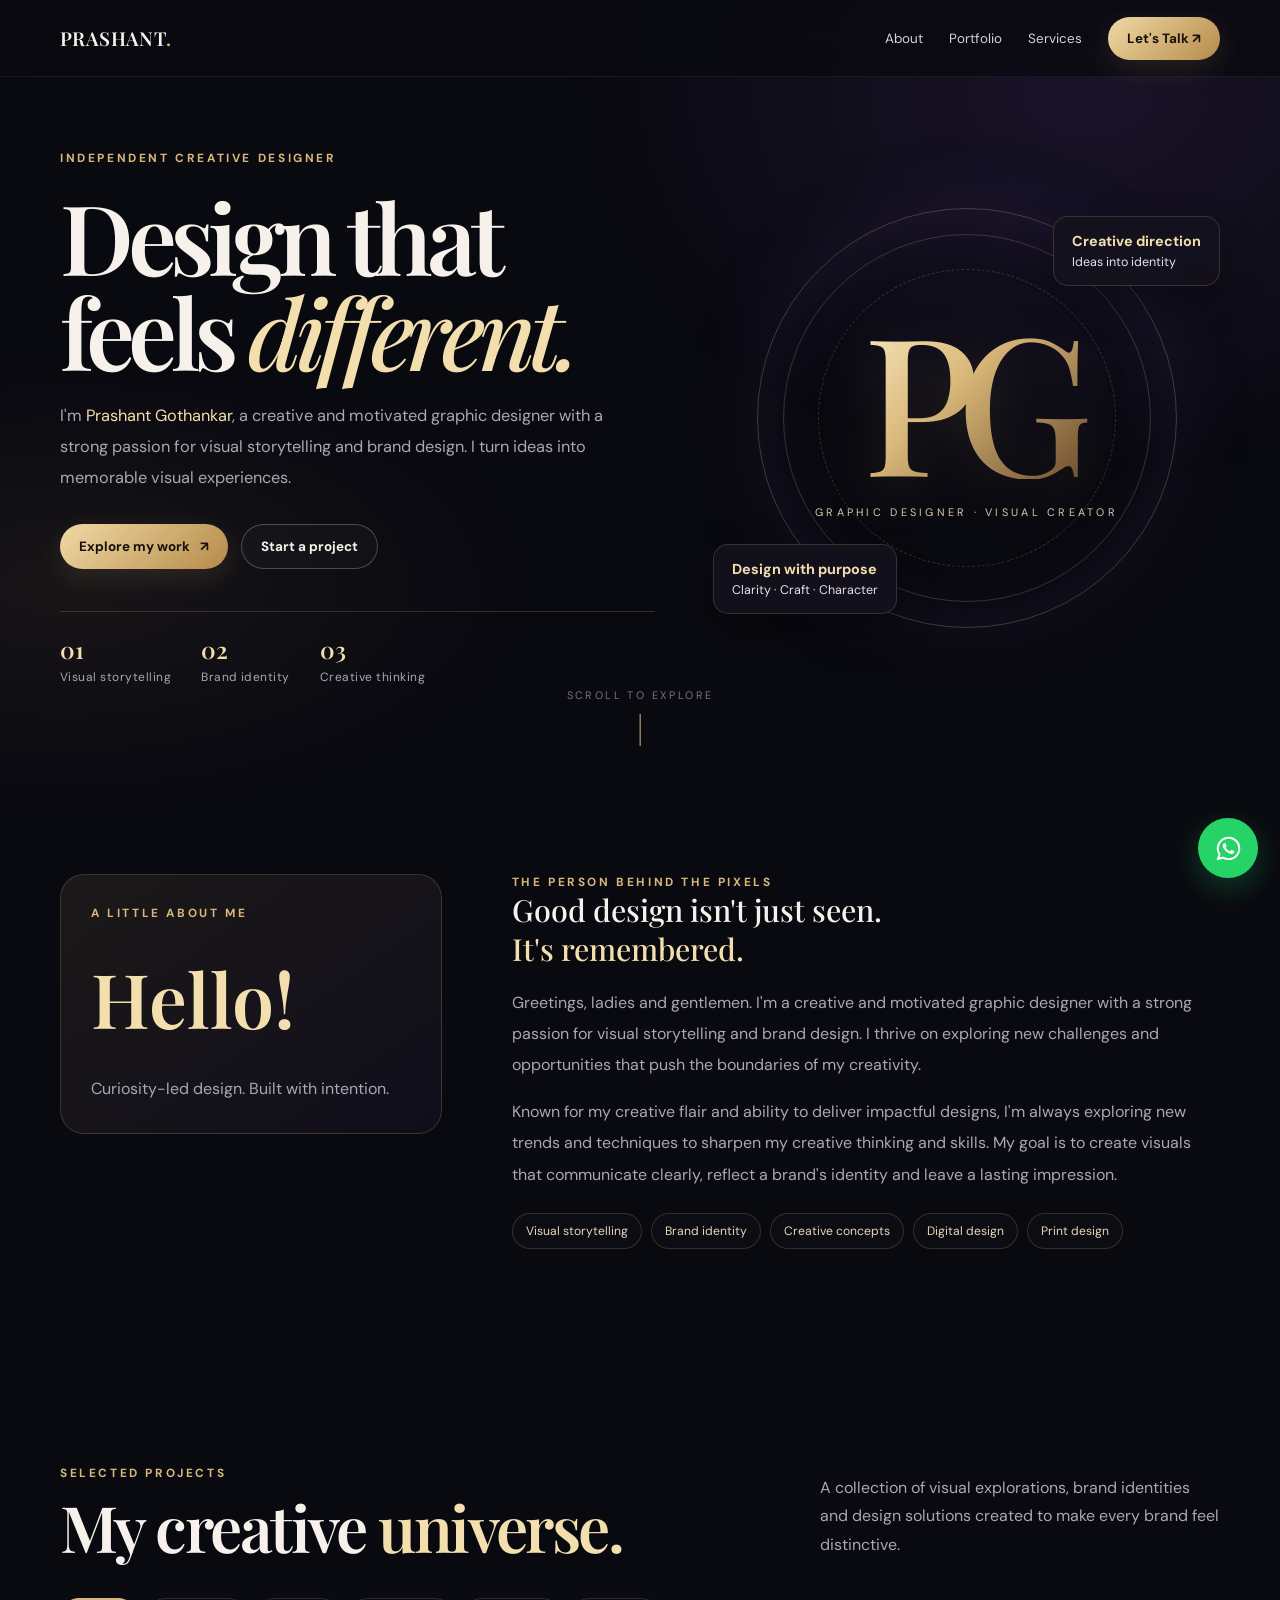
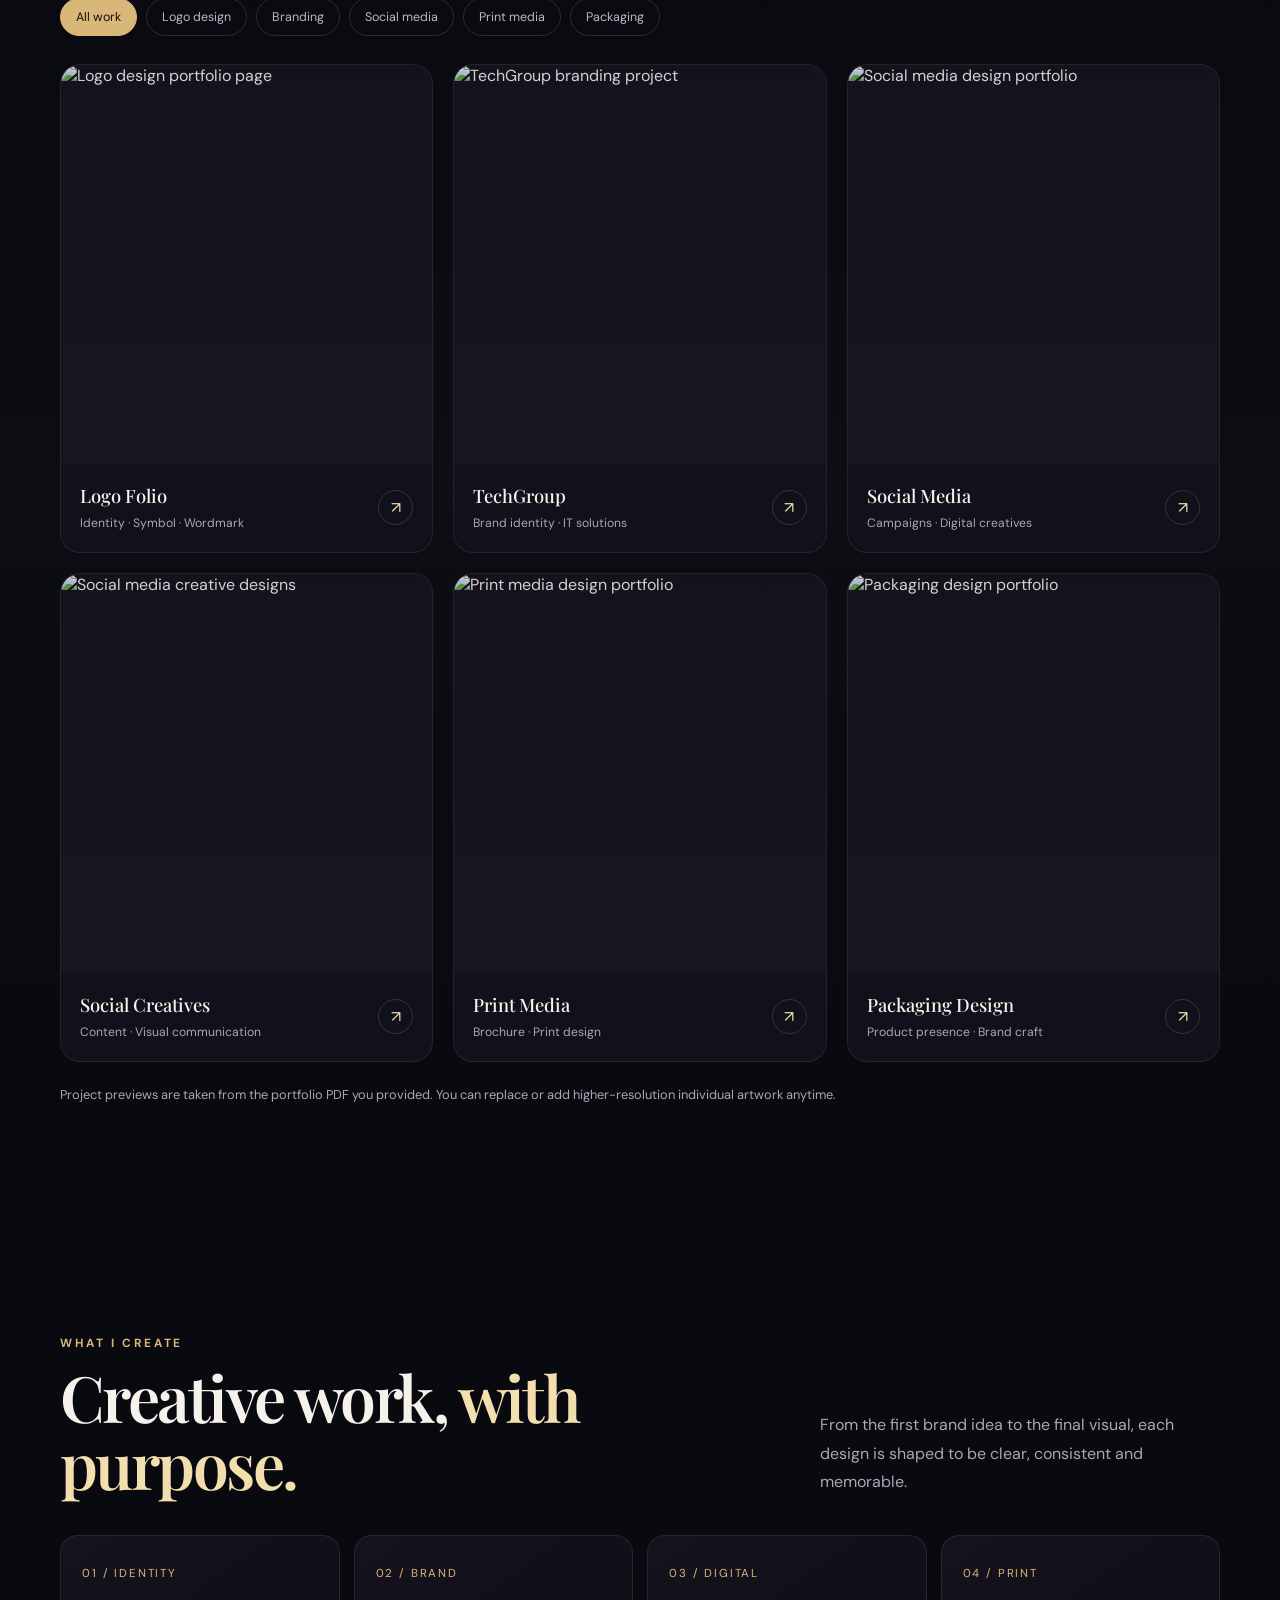
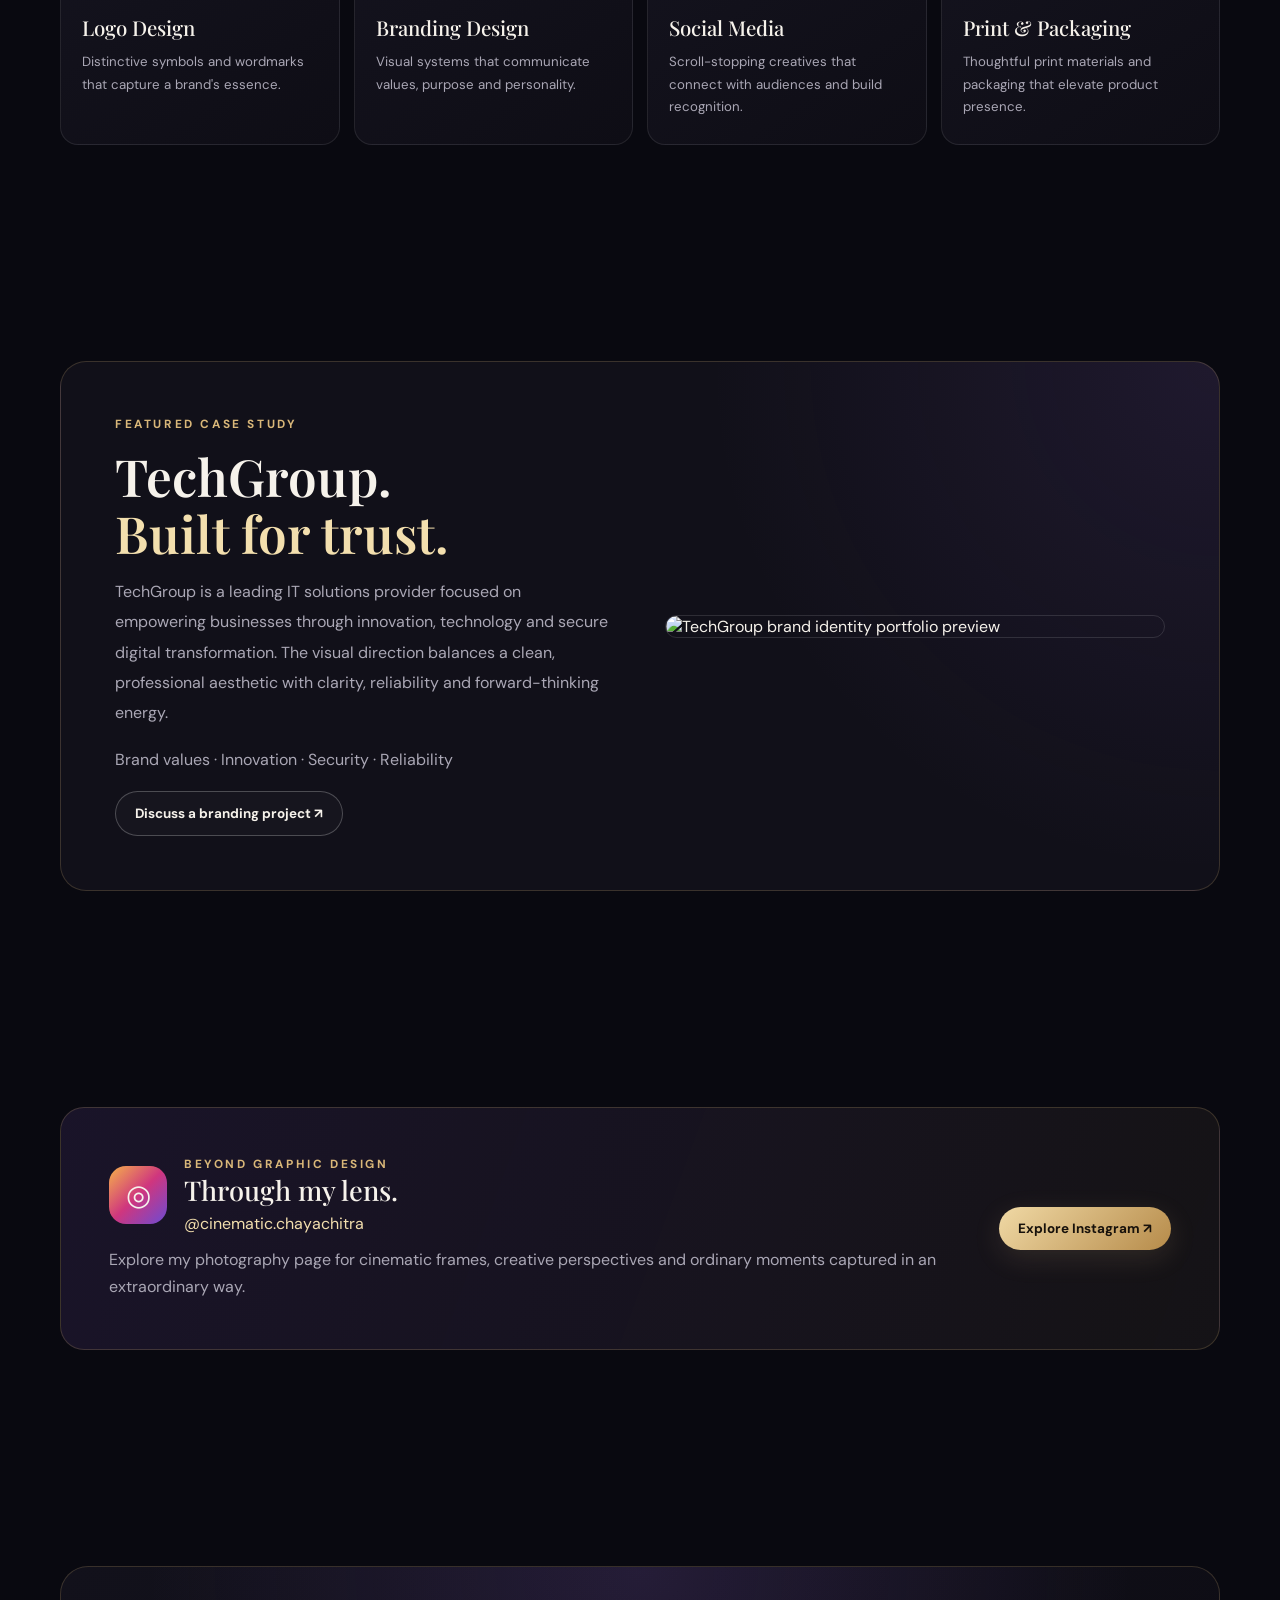
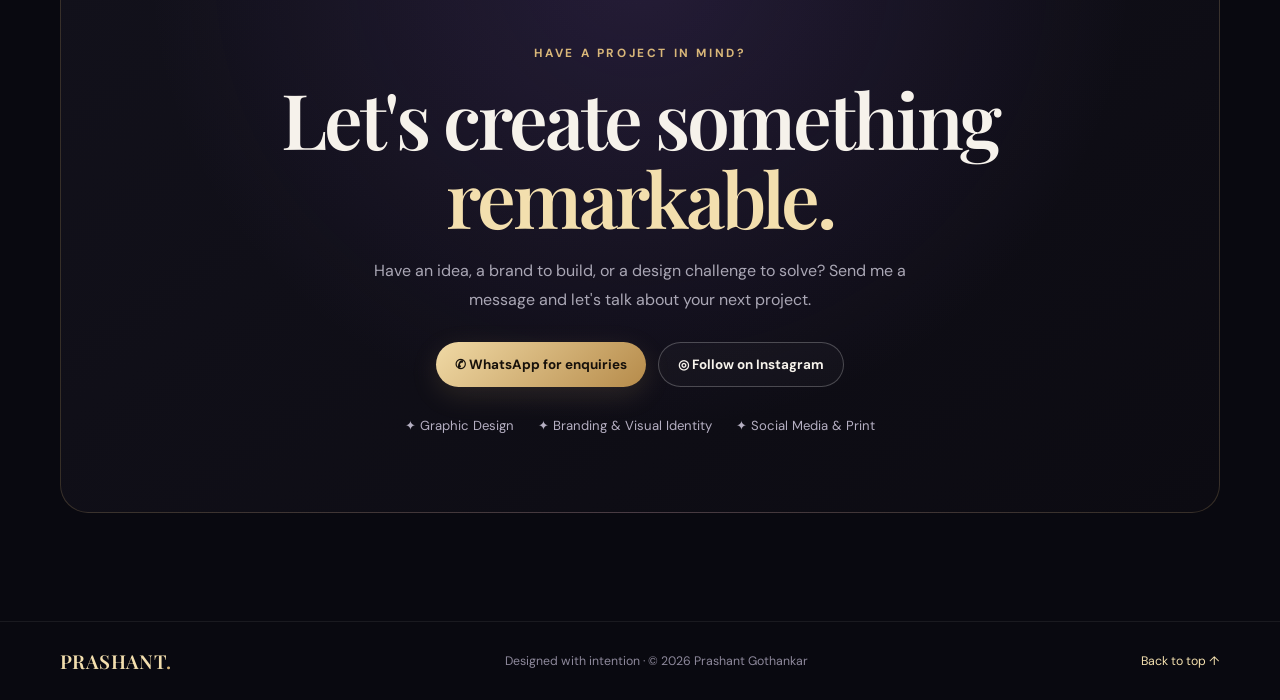
==== index.html @ 396a6d62 "Add files via upload" ====
<!DOCTYPE html>
<html lang="en">
<head>
  <meta charset="UTF-8">
  <meta name="viewport" content="width=device-width, initial-scale=1.0">
  <meta name="theme-color" content="#090910">
  <meta name="description" content="Prashant Gothankar — Graphic Designer. Brand identity, logo design, social media creatives, print and packaging design.">
  <title>Prashant Gothankar — Creative Portfolio</title>
  <link rel="preconnect" href="https://fonts.googleapis.com">
  <link rel="preconnect" href="https://fonts.gstatic.com" crossorigin>
  <link href="https://fonts.googleapis.com/css2?family=DM+Sans:wght@400;500;600;700&family=Playfair+Display:wght@500;600;700&display=swap" rel="stylesheet">
  <style>
    :root{--bg:#090910;--panel:#11111b;--panel2:#171522;--gold:#d9b779;--gold2:#f3dfae;--text:#f6f2eb;--muted:#aaa7b5;--line:rgba(217,183,121,.2);--purple:#6d4ba5}
    *{box-sizing:border-box}html{scroll-behavior:smooth;scroll-padding-top:88px}body{margin:0;background:var(--bg);color:var(--text);font-family:'DM Sans',sans-serif;overflow-x:hidden}body:before{content:"";position:fixed;inset:0;pointer-events:none;z-index:-1;background:radial-gradient(ellipse at 85% 10%,rgba(109,75,165,.17),transparent 34%),radial-gradient(ellipse at 5% 65%,rgba(217,183,121,.07),transparent 28%)}a{color:inherit;text-decoration:none}button{font:inherit}.container{width:min(1160px,calc(100% - 44px));margin:auto}.eyebrow{color:var(--gold);font-size:.74rem;letter-spacing:.22em;text-transform:uppercase;font-weight:700}.gold{color:var(--gold2)}.serif{font-family:'Playfair Display',serif}.section{padding:108px 0}.section-head{display:flex;align-items:end;justify-content:space-between;gap:25px;margin-bottom:38px}.section-head h2{font:600 clamp(2.2rem,5vw,4rem)/1.05 'Playfair Display',serif;margin:12px 0 0;letter-spacing:-.04em}.section-head p{max-width:400px;color:var(--muted);line-height:1.8;margin:0}.nav{position:fixed;z-index:20;top:0;left:0;right:0;background:rgba(9,9,16,.78);backdrop-filter:blur(18px);border-bottom:1px solid rgba(255,255,255,.06)}.nav-inner{height:76px;display:flex;align-items:center;justify-content:space-between}.brand{font:600 1.2rem 'Playfair Display',serif;letter-spacing:.02em}.brand span{color:var(--gold)}.nav-links{display:flex;align-items:center;gap:26px;color:#d4d0dc;font-size:.84rem}.nav-links a:hover{color:var(--gold2)}.nav-cta,.btn{display:inline-flex;align-items:center;justify-content:center;gap:10px;border:1px solid var(--gold);padding:13px 19px;border-radius:999px;font-weight:700;font-size:.84rem;transition:.3s ease;cursor:pointer}.nav-cta,.btn-primary{background:linear-gradient(135deg,#f0d9a5,#b68b4a);color:#17110b;border:0;box-shadow:0 8px 28px rgba(217,183,121,.14)}.btn:hover,.nav-cta:hover{transform:translateY(-3px);box-shadow:0 12px 34px rgba(217,183,121,.22)}.btn-ghost{border-color:rgba(255,255,255,.23);background:rgba(255,255,255,.025)}.hero{min-height:760px;padding:150px 0 80px;display:flex;align-items:center;position:relative}.hero-grid{display:grid;grid-template-columns:1.08fr .92fr;align-items:center;gap:58px}.hero h1{font:600 clamp(3.4rem,7.6vw,6.8rem)/.98 'Playfair Display',serif;letter-spacing:-.065em;margin:22px 0}.hero h1 em{font-weight:500;color:var(--gold2)}.hero-copy{max-width:570px;color:var(--muted);line-height:1.9;font-size:1.02rem}.hero-actions{display:flex;flex-wrap:wrap;gap:13px;margin-top:30px}.hero-meta{display:flex;gap:30px;margin-top:42px;padding-top:22px;border-top:1px solid var(--line)}.hero-meta strong{display:block;font:600 1.45rem 'Playfair Display',serif;color:var(--gold2)}.hero-meta span{font-size:.75rem;color:var(--muted);letter-spacing:.04em}.hero-art{position:relative;min-height:500px;display:grid;place-items:center}.orb{position:absolute;width:min(420px,90%);aspect-ratio:1;border-radius:50%;border:1px solid rgba(217,183,121,.28);box-shadow:inset 0 0 70px rgba(109,75,165,.12),0 0 90px rgba(109,75,165,.1);animation:float 7s ease-in-out infinite}.orb:before,.orb:after{content:"";position:absolute;border:1px solid rgba(217,183,121,.22);border-radius:50%;inset:25px}.orb:after{inset:60px;border-style:dashed;animation:spin 55s linear infinite}.monogram{position:relative;text-align:center;z-index:2}.monogram .pg{font:500 clamp(7rem,15vw,12rem)/.85 'Playfair Display',serif;letter-spacing:-.12em;background:linear-gradient(135deg,#fff1ca 5%,#d9b779 45%,#755532 90%);-webkit-background-clip:text;color:transparent;filter:drop-shadow(0 12px 26px rgba(217,183,121,.14))}.monogram p{letter-spacing:.3em;font-size:.68rem;color:#d9c9a6;margin:26px 0 0;text-transform:uppercase}.float-card{position:absolute;padding:15px 18px;background:rgba(20,18,30,.86);border:1px solid var(--line);border-radius:15px;backdrop-filter:blur(10px);box-shadow:0 16px 40px #0005;font-size:.78rem;color:#e6dfef}.float-card b{display:block;color:var(--gold2);font-size:.9rem;margin-bottom:4px}.card-one{top:48px;right:0;animation:float 6s ease-in-out infinite}.card-two{bottom:54px;left:0;animation:float 8s ease-in-out infinite reverse}.scroll-mark{position:absolute;bottom:20px;left:50%;transform:translateX(-50%);font-size:.68rem;letter-spacing:.22em;color:#777382}.scroll-mark:after{content:"";display:block;width:1px;height:32px;background:var(--gold);margin:12px auto 0}.about-grid{display:grid;grid-template-columns:.7fr 1.3fr;gap:70px;align-items:start}.about-stamp{padding:30px;border:1px solid var(--line);border-radius:24px;background:linear-gradient(145deg,rgba(217,183,121,.09),rgba(109,75,165,.08));min-height:260px;display:flex;flex-direction:column;justify-content:space-between}.about-stamp .big{font:600 4.7rem 'Playfair Display',serif;color:var(--gold2)}.about-stamp p{color:var(--muted);line-height:1.7;margin:0}.about-copy h3{font:500 1.9rem/1.3 'Playfair Display',serif;margin:0 0 18px}.about-copy p{color:var(--muted);line-height:1.95;margin:0 0 16px}.chips{display:flex;flex-wrap:wrap;gap:9px;margin-top:23px}.chip{border:1px solid var(--line);color:#e8d8b9;border-radius:999px;padding:9px 13px;font-size:.76rem;background:#ffffff04}.work-section{background:linear-gradient(180deg,transparent,rgba(255,255,255,.018),transparent)}.filters{display:flex;gap:9px;flex-wrap:wrap;margin-bottom:28px}.filter{background:transparent;border:1px solid rgba(255,255,255,.13);color:#bcb7c8;border-radius:999px;padding:10px 15px;cursor:pointer;font-size:.78rem;transition:.2s}.filter.active,.filter:hover{background:var(--gold);color:#16100a;border-color:var(--gold)}.projects{display:grid;grid-template-columns:repeat(3,1fr);gap:20px}.project{position:relative;overflow:hidden;border-radius:20px;background:var(--panel);border:1px solid rgba(255,255,255,.08);transition:transform .35s,border-color .35s;cursor:pointer}.project:hover{transform:translateY(-7px);border-color:rgba(217,183,121,.45)}.project[hidden]{display:none}.project-image{aspect-ratio:4/4.3;overflow:hidden;background:#171522}.project-image img{width:100%;height:100%;object-fit:cover;object-position:top center;display:block;transition:transform .65s;filter:saturate(.9)}.project:hover .project-image img{transform:scale(1.045)}.project-image:after{content:"";position:absolute;inset:0 0 auto;height:70%;background:linear-gradient(180deg,rgba(0,0,0,.14),transparent);pointer-events:none}.project-info{padding:19px 19px 21px;display:flex;align-items:center;justify-content:space-between;gap:10px}.project-info h3{font:500 1.15rem 'Playfair Display',serif;margin:0 0 7px}.project-info p{margin:0;color:var(--muted);font-size:.76rem}.project-arrow{width:35px;height:35px;border-radius:50%;display:grid;place-items:center;border:1px solid var(--line);color:var(--gold2);flex-shrink:0}.project-note{color:var(--muted);font-size:.8rem;line-height:1.7;margin-top:22px}.services-grid{display:grid;grid-template-columns:repeat(4,1fr);gap:14px}.service{border:1px solid rgba(255,255,255,.09);background:linear-gradient(145deg,#14131e,#0e0d15);border-radius:18px;padding:25px 21px;min-height:210px;transition:.3s}.service:hover{border-color:var(--line);transform:translateY(-5px)}.service .num{font-size:.72rem;color:var(--gold);letter-spacing:.16em}.service h3{font:500 1.28rem 'Playfair Display',serif;margin:32px 0 10px}.service p{color:var(--muted);font-size:.83rem;line-height:1.7;margin:0}.feature{display:grid;grid-template-columns:1fr 1fr;gap:50px;align-items:center;border:1px solid var(--line);border-radius:26px;padding:clamp(25px,5vw,54px);background:radial-gradient(circle at 100% 0,rgba(109,75,165,.15),transparent 40%),#111019}.feature h2{font:600 clamp(2rem,4vw,3.5rem)/1.1 'Playfair Display',serif;margin:16px 0}.feature p{color:var(--muted);line-height:1.9}.feature-visual{position:relative;border-radius:17px;overflow:hidden;max-height:430px;border:1px solid rgba(255,255,255,.12)}.feature-visual img{width:100%;display:block;max-height:430px;object-fit:cover;object-position:top}.insta-panel{display:grid;grid-template-columns:1fr auto;align-items:center;gap:28px;border:1px solid var(--line);border-radius:24px;padding:clamp(25px,5vw,48px);background:linear-gradient(110deg,rgba(109,75,165,.17),rgba(217,183,121,.06))}.insta-title{display:flex;align-items:center;gap:17px}.insta-icon{width:58px;height:58px;border-radius:17px;display:grid;place-items:center;background:linear-gradient(135deg,#f6b24a,#cf367e,#6c4bd4);font-size:1.8rem}.insta-panel h3{font:500 1.7rem 'Playfair Display',serif;margin:0 0 5px}.insta-panel p{color:var(--muted);line-height:1.7;margin:12px 0 0}.contact{position:relative;overflow:hidden}.contact-box{border:1px solid var(--line);border-radius:28px;text-align:center;padding:clamp(35px,7vw,78px) 25px;background:radial-gradient(ellipse at 50% 0,rgba(109,75,165,.22),transparent 60%),linear-gradient(145deg,#12111b,#0c0b12)}.contact-box h2{font:600 clamp(2.5rem,6vw,5rem)/1.03 'Playfair Display',serif;letter-spacing:-.04em;max-width:800px;margin:18px auto}.contact-box p{color:var(--muted);max-width:570px;line-height:1.8;margin:20px auto 28px}.contact-actions{display:flex;gap:12px;justify-content:center;flex-wrap:wrap}.contact-details{display:flex;gap:24px;justify-content:center;flex-wrap:wrap;margin-top:30px;color:#b5afc2;font-size:.82rem}.footer{padding:26px 0;border-top:1px solid rgba(255,255,255,.07);color:#8e899c;font-size:.77rem}.footer-inner{display:flex;align-items:center;justify-content:space-between;gap:18px}.footer a{color:var(--gold2)}.wa-float{position:fixed;right:22px;bottom:22px;z-index:30;width:60px;height:60px;border-radius:50%;display:grid;place-items:center;background:#25d366;color:white;box-shadow:0 10px 32px #25d36645;transition:.25s}.wa-float:hover{transform:translateY(-5px) scale(1.04)}.wa-float svg{width:29px;height:29px;fill:currentColor}.reveal{opacity:0;transform:translateY(22px);transition:opacity .8s ease,transform .8s ease}.reveal.visible{opacity:1;transform:translateY(0)}@keyframes float{0%,100%{transform:translateY(0)}50%{transform:translateY(-13px)}}@keyframes spin{to{transform:rotate(360deg)}}@media(max-width:900px){.hero-grid{grid-template-columns:1fr;gap:15px}.hero{padding-top:130px}.hero-art{min-height:400px;grid-row:1}.hero-copy-wrap{text-align:center}.hero-copy{margin:auto}.hero-actions,.hero-meta{justify-content:center}.hero-meta{border-top:0}.hero{min-height:auto}.scroll-mark{display:none}.about-grid{grid-template-columns:1fr;gap:25px}.about-stamp{min-height:190px}.projects{grid-template-columns:repeat(2,1fr)}.services-grid{grid-template-columns:repeat(2,1fr)}.feature{grid-template-columns:1fr}.feature-visual{max-height:340px}.nav-links{gap:13px}.nav-links a:not(.nav-cta){display:none}}@media(max-width:560px){.container{width:min(100% - 30px,1160px)}.section{padding:76px 0}.nav-inner{height:68px}.brand{font-size:1.05rem}.nav-cta{padding:10px 13px;font-size:.76rem}.hero{padding:108px 0 55px}.hero-art{min-height:310px}.orb{width:270px}.float-card{font-size:.68rem;padding:11px 12px}.card-one{top:16px}.card-two{bottom:22px}.hero h1{font-size:clamp(3.2rem,16vw,5rem)}.hero-meta{gap:17px}.hero-meta strong{font-size:1.2rem}.hero-meta span{font-size:.66rem}.section-head{display:block}.section-head p{margin-top:16px}.projects{gap:12px}.project-info{padding:14px}.project-info h3{font-size:1rem}.project-info p{font-size:.68rem}.project-arrow{display:none}.services-grid{gap:10px}.service{padding:18px 15px;min-height:190px}.service h3{font-size:1.12rem;margin-top:25px}.insta-panel{grid-template-columns:1fr}.insta-panel .btn{width:100%}.footer-inner{flex-direction:column;text-align:center}.about-stamp .big{font-size:3.8rem}}
    @media(prefers-reduced-motion:reduce){*,*:before,*:after{scroll-behavior:auto!important;animation:none!important;transition:none!important}.reveal{opacity:1;transform:none}}
  </style>
</head>
<body>
<header class="nav">
  <div class="container nav-inner">
    <a class="brand" href="#home">PRASHANT<span>.</span></a>
    <nav class="nav-links" aria-label="Main navigation">
      <a href="#about">About</a><a href="#work">Portfolio</a><a href="#services">Services</a><a href="#contact" class="nav-cta">Let's Talk ↗</a>
    </nav>
  </div>
</header>

<main>
<section class="hero" id="home">
  <div class="container hero-grid">
    <div class="hero-copy-wrap reveal">
      <div class="eyebrow">Independent Creative Designer</div>
      <h1>Design that<br>feels <em>different.</em></h1>
      <p class="hero-copy">I'm <span class="gold">Prashant Gothankar</span>, a creative and motivated graphic designer with a strong passion for visual storytelling and brand design. I turn ideas into memorable visual experiences.</p>
      <div class="hero-actions"><a class="btn btn-primary" href="#work">Explore my work <span>↗</span></a><a class="btn btn-ghost" href="#contact">Start a project</a></div>
      <div class="hero-meta"><div><strong>01</strong><span>Visual storytelling</span></div><div><strong>02</strong><span>Brand identity</span></div><div><strong>03</strong><span>Creative thinking</span></div></div>
    </div>
    <div class="hero-art reveal" aria-label="Prashant Gothankar monogram">
      <div class="orb"></div><div class="monogram"><div class="pg">PG</div><p>Graphic Designer · Visual Creator</p></div>
      <div class="float-card card-one"><b>Creative direction</b>Ideas into identity</div>
      <div class="float-card card-two"><b>Design with purpose</b>Clarity · Craft · Character</div>
    </div>
  </div><div class="scroll-mark">SCROLL TO EXPLORE</div>
</section>

<section class="section" id="about">
  <div class="container about-grid">
    <div class="about-stamp reveal"><div class="eyebrow">A little about me</div><div class="big">Hello<span class="gold">!</span></div><p>Curiosity-led design. Built with intention.</p></div>
    <div class="about-copy reveal"><div class="eyebrow">The person behind the pixels</div><h3>Good design isn't just seen.<br><span class="gold">It's remembered.</span></h3>
      <p>Greetings, ladies and gentlemen. I'm a creative and motivated graphic designer with a strong passion for visual storytelling and brand design. I thrive on exploring new challenges and opportunities that push the boundaries of my creativity.</p>
      <p>Known for my creative flair and ability to deliver impactful designs, I'm always exploring new trends and techniques to sharpen my creative thinking and skills. My goal is to create visuals that communicate clearly, reflect a brand's identity and leave a lasting impression.</p>
      <div class="chips"><span class="chip">Visual storytelling</span><span class="chip">Brand identity</span><span class="chip">Creative concepts</span><span class="chip">Digital design</span><span class="chip">Print design</span></div>
    </div>
  </div>
</section>

<section class="section work-section" id="work">
  <div class="container">
    <div class="section-head reveal"><div><div class="eyebrow">Selected projects</div><h2>My creative <span class="gold">universe.</span></h2></div><p>A collection of visual explorations, brand identities and design solutions created to make every brand feel distinctive.</p></div>
    <div class="filters reveal" role="group" aria-label="Filter projects">
      <button class="filter active" data-filter="all">All work</button><button class="filter" data-filter="logo">Logo design</button><button class="filter" data-filter="branding">Branding</button><button class="filter" data-filter="social">Social media</button><button class="filter" data-filter="print">Print media</button><button class="filter" data-filter="packaging">Packaging</button>
    </div>
    <div class="projects">
      <article class="project reveal" data-category="logo"><div class="project-image"><img src="assets/logo-design.jpg" alt="Logo design portfolio page" loading="lazy"></div><div class="project-info"><div><h3>Logo Folio</h3><p>Identity · Symbol · Wordmark</p></div><span class="project-arrow">↗</span></div></article>
      <article class="project reveal" data-category="branding"><div class="project-image"><img src="assets/techgroup-branding.jpg" alt="TechGroup branding project" loading="lazy"></div><div class="project-info"><div><h3>TechGroup</h3><p>Brand identity · IT solutions</p></div><span class="project-arrow">↗</span></div></article>
      <article class="project reveal" data-category="social"><div class="project-image"><img src="assets/social-media-01.jpg" alt="Social media design portfolio" loading="lazy"></div><div class="project-info"><div><h3>Social Media</h3><p>Campaigns · Digital creatives</p></div><span class="project-arrow">↗</span></div></article>
      <article class="project reveal" data-category="social"><div class="project-image"><img src="assets/social-media-02.jpg" alt="Social media creative designs" loading="lazy"></div><div class="project-info"><div><h3>Social Creatives</h3><p>Content · Visual communication</p></div><span class="project-arrow">↗</span></div></article>
      <article class="project reveal" data-category="print"><div class="project-image"><img src="assets/print-media.jpg" alt="Print media design portfolio" loading="lazy"></div><div class="project-info"><div><h3>Print Media</h3><p>Brochure · Print design</p></div><span class="project-arrow">↗</span></div></article>
      <article class="project reveal" data-category="packaging"><div class="project-image"><img src="assets/packaging-design.jpg" alt="Packaging design portfolio" loading="lazy"></div><div class="project-info"><div><h3>Packaging Design</h3><p>Product presence · Brand craft</p></div><span class="project-arrow">↗</span></div></article>
    </div>
    <p class="project-note">Project previews are taken from the portfolio PDF you provided. You can replace or add higher-resolution individual artwork anytime.</p>
  </div>
</section>

<section class="section" id="services">
  <div class="container">
    <div class="section-head reveal"><div><div class="eyebrow">What I create</div><h2>Creative work, <span class="gold">with purpose.</span></h2></div><p>From the first brand idea to the final visual, each design is shaped to be clear, consistent and memorable.</p></div>
    <div class="services-grid">
      <div class="service reveal"><span class="num">01 / IDENTITY</span><h3>Logo Design</h3><p>Distinctive symbols and wordmarks that capture a brand's essence.</p></div>
      <div class="service reveal"><span class="num">02 / BRAND</span><h3>Branding Design</h3><p>Visual systems that communicate values, purpose and personality.</p></div>
      <div class="service reveal"><span class="num">03 / DIGITAL</span><h3>Social Media</h3><p>Scroll-stopping creatives that connect with audiences and build recognition.</p></div>
      <div class="service reveal"><span class="num">04 / PRINT</span><h3>Print & Packaging</h3><p>Thoughtful print materials and packaging that elevate product presence.</p></div>
    </div>
  </div>
</section>

<section class="section">
  <div class="container feature reveal">
    <div><div class="eyebrow">Featured case study</div><h2>TechGroup.<br><span class="gold">Built for trust.</span></h2><p>TechGroup is a leading IT solutions provider focused on empowering businesses through innovation, technology and secure digital transformation. The visual direction balances a clean, professional aesthetic with clarity, reliability and forward-thinking energy.</p><p class="gold">Brand values · Innovation · Security · Reliability</p><a class="btn btn-ghost" href="#contact">Discuss a branding project ↗</a></div>
    <div class="feature-visual"><img src="assets/techgroup-branding.jpg" alt="TechGroup brand identity portfolio preview" loading="lazy"></div>
  </div>
</section>

<section class="section" id="photography">
  <div class="container insta-panel reveal">
    <div><div class="insta-title"><div class="insta-icon">◎</div><div><div class="eyebrow">Beyond graphic design</div><h3>Through my lens.</h3><span class="gold">@cinematic.chayachitra</span></div></div><p>Explore my photography page for cinematic frames, creative perspectives and ordinary moments captured in an extraordinary way.</p></div>
    <a class="btn btn-primary" href="https://www.instagram.com/cinematic.chayachitra/" target="_blank" rel="noopener noreferrer">Explore Instagram ↗</a>
  </div>
</section>

<section class="section contact" id="contact">
  <div class="container"><div class="contact-box reveal"><div class="eyebrow">Have a project in mind?</div><h2>Let's create something <span class="gold">remarkable.</span></h2><p>Have an idea, a brand to build, or a design challenge to solve? Send me a message and let's talk about your next project.</p><div class="contact-actions"><a class="btn btn-primary" href="https://wa.me/918850655529?text=Hi%20Prashant%2C%20I%20visited%20your%20portfolio%20and%20would%20like%20to%20discuss%20a%20design%20project." target="_blank" rel="noopener noreferrer">✆ WhatsApp for enquiries</a><a class="btn btn-ghost" href="https://www.instagram.com/cinematic.chayachitra/" target="_blank" rel="noopener noreferrer">◎ Follow on Instagram</a></div><div class="contact-details"><span>✦ Graphic Design</span><span>✦ Branding & Visual Identity</span><span>✦ Social Media & Print</span></div></div></div>
</section>
</main>
<footer class="footer"><div class="container footer-inner"><a class="brand" href="#home">PRASHANT<span>.</span></a><span>Designed with intention · © <span id="year"></span> Prashant Gothankar</span><a href="#home">Back to top ↑</a></div></footer>
<a class="wa-float" href="https://wa.me/918850655529?text=Hi%20Prashant%2C%20I%20visited%20your%20portfolio%20and%20would%20like%20to%20discuss%20a%20design%20project." target="_blank" rel="noopener noreferrer" aria-label="Chat with Prashant on WhatsApp">
  <svg viewBox="0 0 32 32" aria-hidden="true"><path d="M16.04 3C8.9 3 3.08 8.8 3.08 15.94c0 2.28.6 4.5 1.75 6.46L3 29l6.77-1.78a12.9 12.9 0 0 0 6.26 1.6h.01c7.14 0 12.96-5.81 12.96-12.95 0-3.46-1.35-6.71-3.8-9.15A12.87 12.87 0 0 0 16.04 3zm0 23.65h-.01a10.7 10.7 0 0 1-5.45-1.49l-.39-.23-4.02 1.05 1.07-3.92-.25-.4a10.68 10.68 0 1 1 9.05 4.99zm5.87-8.01c-.32-.16-1.89-.93-2.18-1.03-.29-.1-.5-.16-.71.16-.21.32-.82 1.03-1 1.24-.18.21-.37.24-.69.08-.32-.16-1.35-.5-2.57-1.59-.95-.85-1.59-1.9-1.78-2.22-.18-.32-.02-.49.14-.65.14-.14.32-.37.48-.55.16-.18.21-.32.32-.53.11-.21.05-.4-.03-.56-.08-.16-.71-1.72-.98-2.35-.26-.62-.52-.54-.71-.55h-.61c-.21 0-.55.08-.84.4-.29.32-1.1 1.08-1.1 2.64s1.13 3.06 1.29 3.27c.16.21 2.22 3.39 5.37 4.75.75.32 1.33.51 1.79.65.75.24 1.44.21 1.98.13.6-.09 1.89-.77 2.16-1.51.26-.74.26-1.37.18-1.51-.08-.13-.29-.21-.61-.37z"/></svg>
</a>
<script>
  document.getElementById('year').textContent = new Date().getFullYear();
  const filters = document.querySelectorAll('.filter');
  const projects = document.querySelectorAll('.project');
  filters.forEach(btn => btn.addEventListener('click', () => {
    filters.forEach(item => item.classList.remove('active'));
    btn.classList.add('active');
    const filter = btn.dataset.filter;
    projects.forEach(project => project.hidden = !(filter === 'all' || project.dataset.category === filter));
  }));
  const observer = new IntersectionObserver(entries => {
    entries.forEach(entry => {
      if (entry.isIntersecting) {
        entry.target.classList.add('visible');
        observer.unobserve(entry.target);
      }
    });
  }, {threshold: 0.12});
  document.querySelectorAll('.reveal').forEach(el => observer.observe(el));
</script>
</body>
</html>
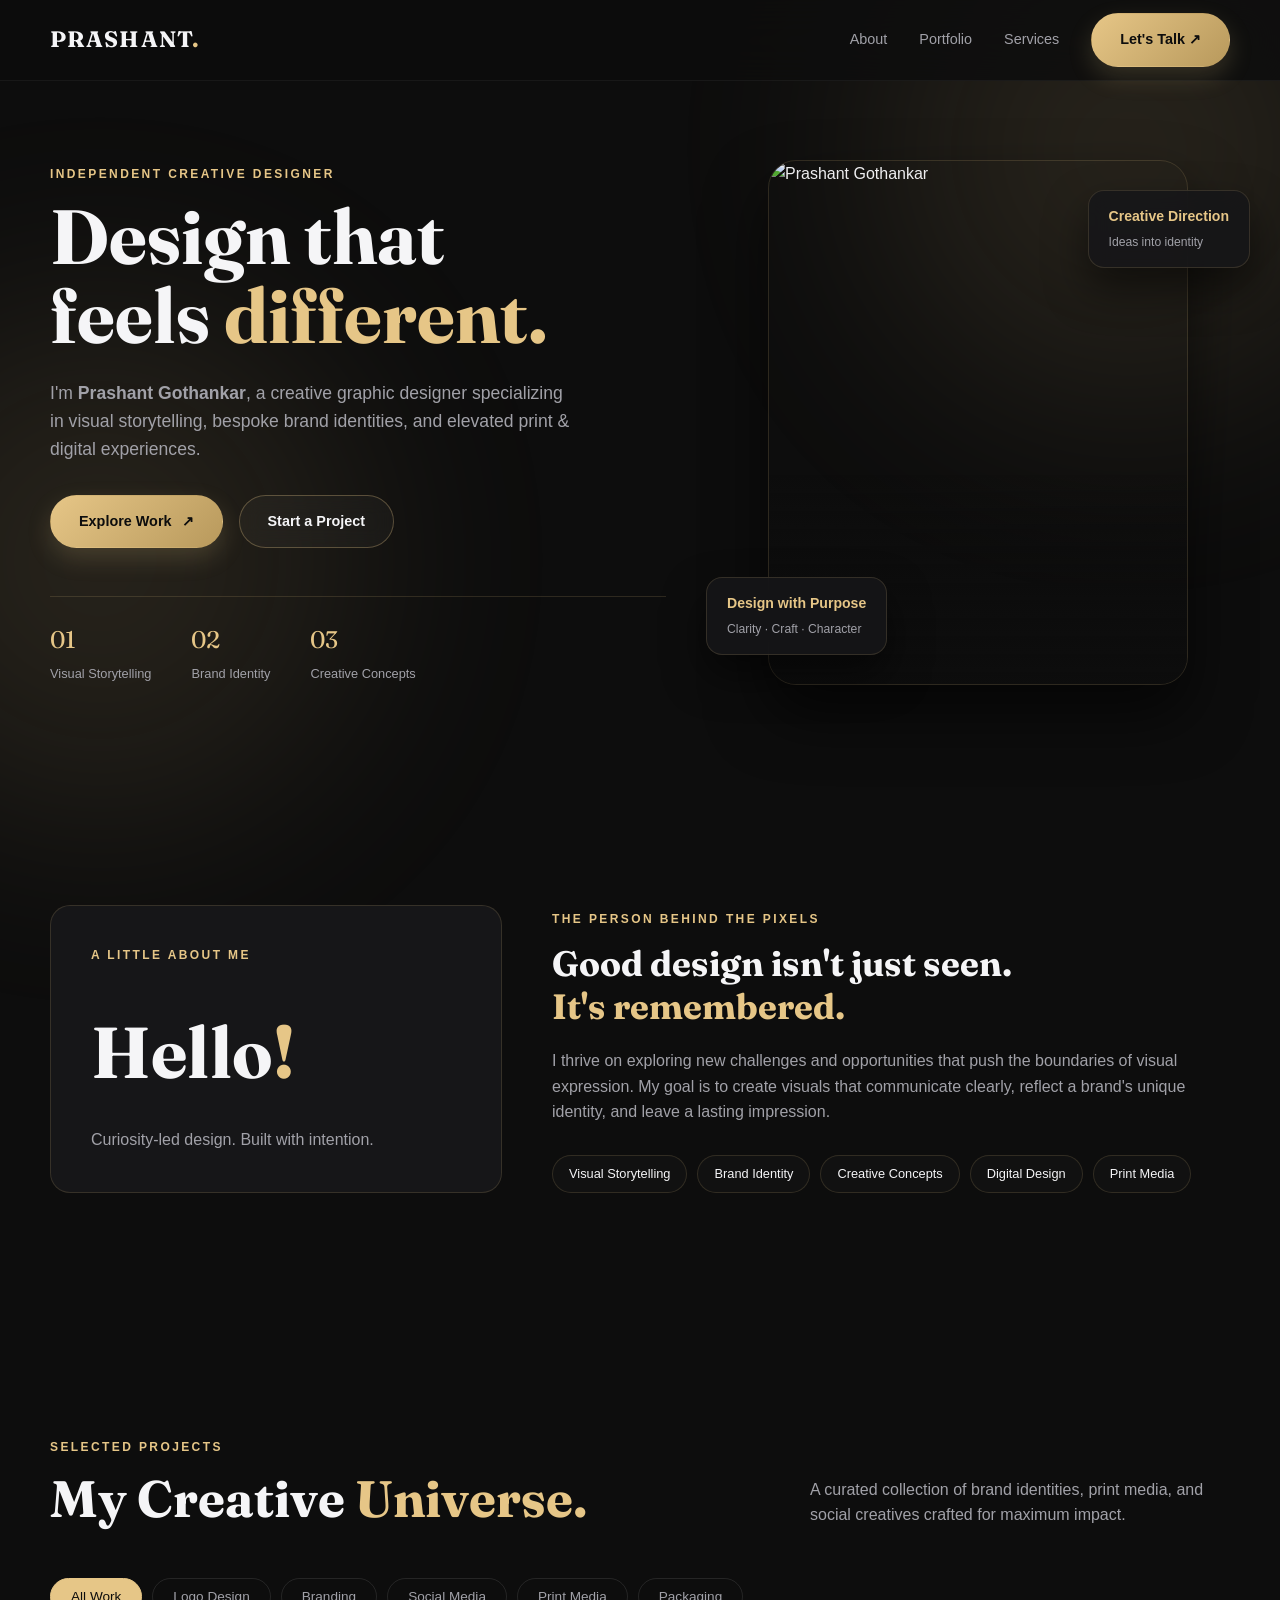
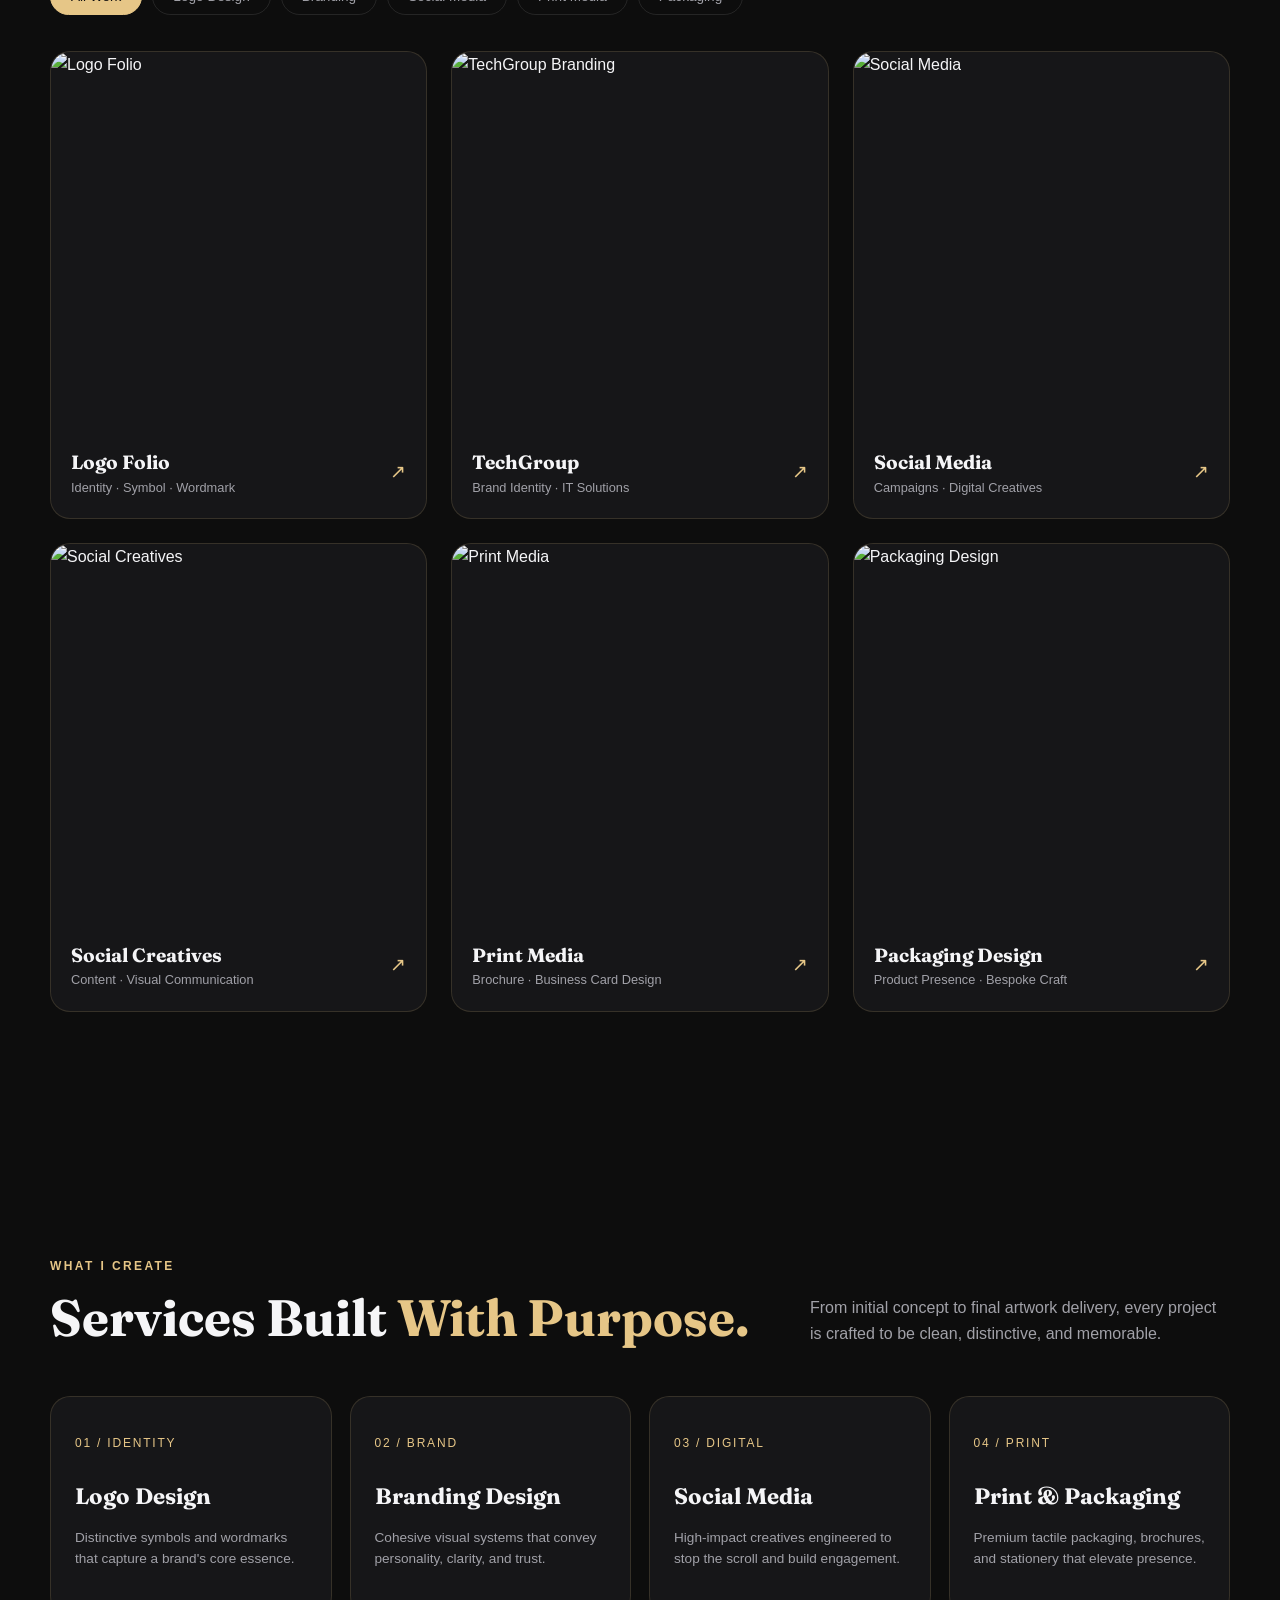
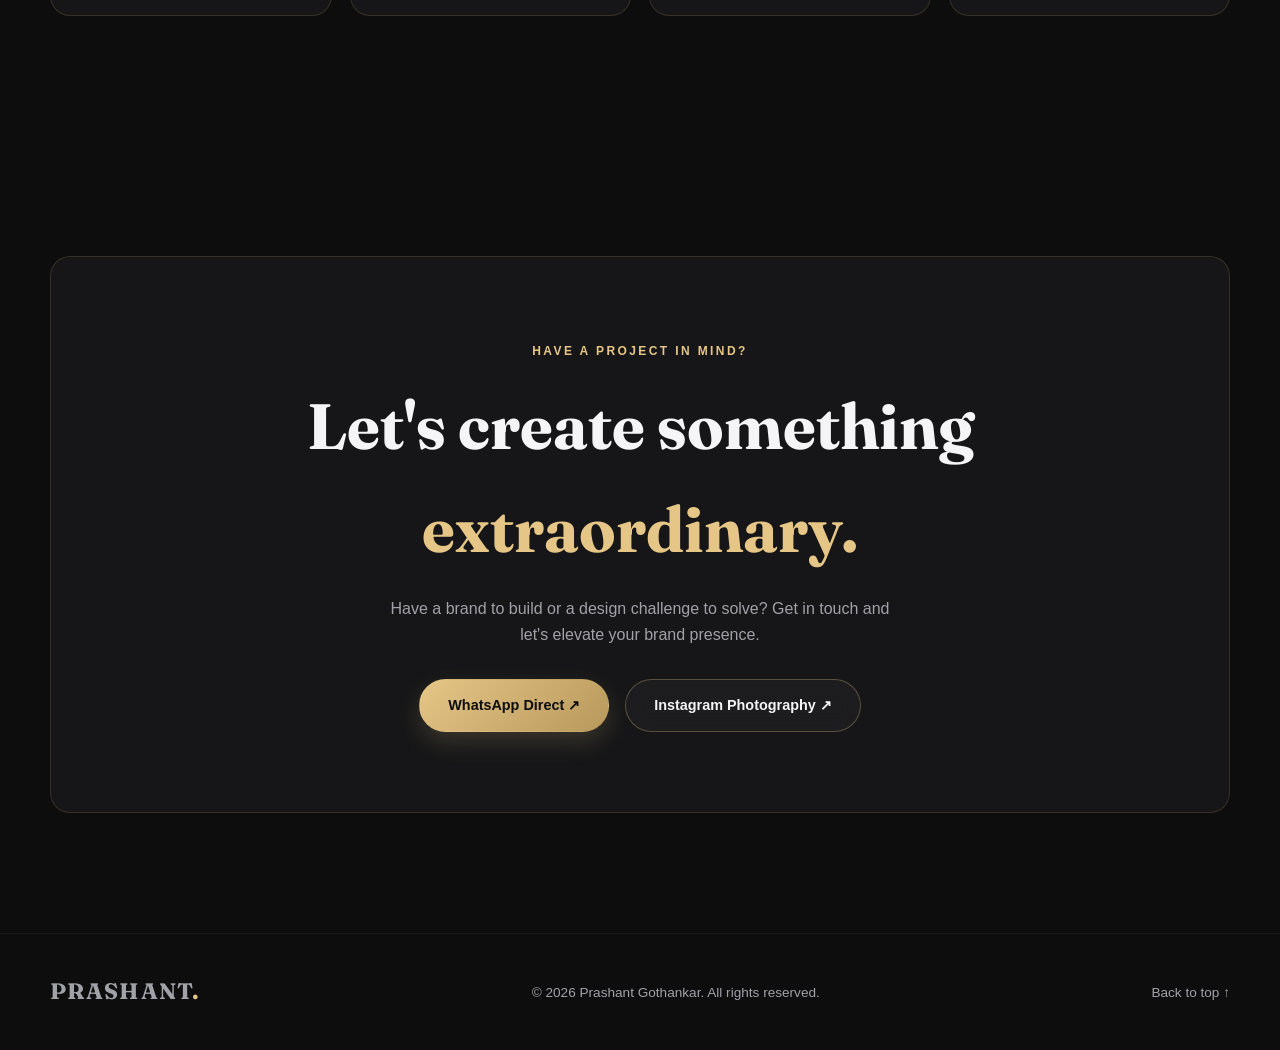
==== commit e22e714a: "Add files via upload" ====
--- a/index.html
+++ b/index.html
@@ -3,128 +3,244 @@
 <head>
   <meta charset="UTF-8">
   <meta name="viewport" content="width=device-width, initial-scale=1.0">
-  <meta name="theme-color" content="#090910">
-  <meta name="description" content="Prashant Gothankar — Graphic Designer. Brand identity, logo design, social media creatives, print and packaging design.">
-  <title>Prashant Gothankar — Creative Portfolio</title>
+  <meta name="theme-color" content="#0D0D0D">
+  <meta name="description" content="Prashant Gothankar — Graphic Designer & Visual Creator Portfolio">
+  <title>Prashant Gothankar — Visual Experience & Design</title>
+
+  <!-- Typography: Fraunces & Satoshi (via Google Fonts & Fontshare) -->
   <link rel="preconnect" href="https://fonts.googleapis.com">
   <link rel="preconnect" href="https://fonts.gstatic.com" crossorigin>
-  <link href="https://fonts.googleapis.com/css2?family=DM+Sans:wght@400;500;600;700&family=Playfair+Display:wght@500;600;700&display=swap" rel="stylesheet">
-  <style>
-    :root{--bg:#090910;--panel:#11111b;--panel2:#171522;--gold:#d9b779;--gold2:#f3dfae;--text:#f6f2eb;--muted:#aaa7b5;--line:rgba(217,183,121,.2);--purple:#6d4ba5}
-    *{box-sizing:border-box}html{scroll-behavior:smooth;scroll-padding-top:88px}body{margin:0;background:var(--bg);color:var(--text);font-family:'DM Sans',sans-serif;overflow-x:hidden}body:before{content:"";position:fixed;inset:0;pointer-events:none;z-index:-1;background:radial-gradient(ellipse at 85% 10%,rgba(109,75,165,.17),transparent 34%),radial-gradient(ellipse at 5% 65%,rgba(217,183,121,.07),transparent 28%)}a{color:inherit;text-decoration:none}button{font:inherit}.container{width:min(1160px,calc(100% - 44px));margin:auto}.eyebrow{color:var(--gold);font-size:.74rem;letter-spacing:.22em;text-transform:uppercase;font-weight:700}.gold{color:var(--gold2)}.serif{font-family:'Playfair Display',serif}.section{padding:108px 0}.section-head{display:flex;align-items:end;justify-content:space-between;gap:25px;margin-bottom:38px}.section-head h2{font:600 clamp(2.2rem,5vw,4rem)/1.05 'Playfair Display',serif;margin:12px 0 0;letter-spacing:-.04em}.section-head p{max-width:400px;color:var(--muted);line-height:1.8;margin:0}.nav{position:fixed;z-index:20;top:0;left:0;right:0;background:rgba(9,9,16,.78);backdrop-filter:blur(18px);border-bottom:1px solid rgba(255,255,255,.06)}.nav-inner{height:76px;display:flex;align-items:center;justify-content:space-between}.brand{font:600 1.2rem 'Playfair Display',serif;letter-spacing:.02em}.brand span{color:var(--gold)}.nav-links{display:flex;align-items:center;gap:26px;color:#d4d0dc;font-size:.84rem}.nav-links a:hover{color:var(--gold2)}.nav-cta,.btn{display:inline-flex;align-items:center;justify-content:center;gap:10px;border:1px solid var(--gold);padding:13px 19px;border-radius:999px;font-weight:700;font-size:.84rem;transition:.3s ease;cursor:pointer}.nav-cta,.btn-primary{background:linear-gradient(135deg,#f0d9a5,#b68b4a);color:#17110b;border:0;box-shadow:0 8px 28px rgba(217,183,121,.14)}.btn:hover,.nav-cta:hover{transform:translateY(-3px);box-shadow:0 12px 34px rgba(217,183,121,.22)}.btn-ghost{border-color:rgba(255,255,255,.23);background:rgba(255,255,255,.025)}.hero{min-height:760px;padding:150px 0 80px;display:flex;align-items:center;position:relative}.hero-grid{display:grid;grid-template-columns:1.08fr .92fr;align-items:center;gap:58px}.hero h1{font:600 clamp(3.4rem,7.6vw,6.8rem)/.98 'Playfair Display',serif;letter-spacing:-.065em;margin:22px 0}.hero h1 em{font-weight:500;color:var(--gold2)}.hero-copy{max-width:570px;color:var(--muted);line-height:1.9;font-size:1.02rem}.hero-actions{display:flex;flex-wrap:wrap;gap:13px;margin-top:30px}.hero-meta{display:flex;gap:30px;margin-top:42px;padding-top:22px;border-top:1px solid var(--line)}.hero-meta strong{display:block;font:600 1.45rem 'Playfair Display',serif;color:var(--gold2)}.hero-meta span{font-size:.75rem;color:var(--muted);letter-spacing:.04em}.hero-art{position:relative;min-height:500px;display:grid;place-items:center}.orb{position:absolute;width:min(420px,90%);aspect-ratio:1;border-radius:50%;border:1px solid rgba(217,183,121,.28);box-shadow:inset 0 0 70px rgba(109,75,165,.12),0 0 90px rgba(109,75,165,.1);animation:float 7s ease-in-out infinite}.orb:before,.orb:after{content:"";position:absolute;border:1px solid rgba(217,183,121,.22);border-radius:50%;inset:25px}.orb:after{inset:60px;border-style:dashed;animation:spin 55s linear infinite}.monogram{position:relative;text-align:center;z-index:2}.monogram .pg{font:500 clamp(7rem,15vw,12rem)/.85 'Playfair Display',serif;letter-spacing:-.12em;background:linear-gradient(135deg,#fff1ca 5%,#d9b779 45%,#755532 90%);-webkit-background-clip:text;color:transparent;filter:drop-shadow(0 12px 26px rgba(217,183,121,.14))}.monogram p{letter-spacing:.3em;font-size:.68rem;color:#d9c9a6;margin:26px 0 0;text-transform:uppercase}.float-card{position:absolute;padding:15px 18px;background:rgba(20,18,30,.86);border:1px solid var(--line);border-radius:15px;backdrop-filter:blur(10px);box-shadow:0 16px 40px #0005;font-size:.78rem;color:#e6dfef}.float-card b{display:block;color:var(--gold2);font-size:.9rem;margin-bottom:4px}.card-one{top:48px;right:0;animation:float 6s ease-in-out infinite}.card-two{bottom:54px;left:0;animation:float 8s ease-in-out infinite reverse}.scroll-mark{position:absolute;bottom:20px;left:50%;transform:translateX(-50%);font-size:.68rem;letter-spacing:.22em;color:#777382}.scroll-mark:after{content:"";display:block;width:1px;height:32px;background:var(--gold);margin:12px auto 0}.about-grid{display:grid;grid-template-columns:.7fr 1.3fr;gap:70px;align-items:start}.about-stamp{padding:30px;border:1px solid var(--line);border-radius:24px;background:linear-gradient(145deg,rgba(217,183,121,.09),rgba(109,75,165,.08));min-height:260px;display:flex;flex-direction:column;justify-content:space-between}.about-stamp .big{font:600 4.7rem 'Playfair Display',serif;color:var(--gold2)}.about-stamp p{color:var(--muted);line-height:1.7;margin:0}.about-copy h3{font:500 1.9rem/1.3 'Playfair Display',serif;margin:0 0 18px}.about-copy p{color:var(--muted);line-height:1.95;margin:0 0 16px}.chips{display:flex;flex-wrap:wrap;gap:9px;margin-top:23px}.chip{border:1px solid var(--line);color:#e8d8b9;border-radius:999px;padding:9px 13px;font-size:.76rem;background:#ffffff04}.work-section{background:linear-gradient(180deg,transparent,rgba(255,255,255,.018),transparent)}.filters{display:flex;gap:9px;flex-wrap:wrap;margin-bottom:28px}.filter{background:transparent;border:1px solid rgba(255,255,255,.13);color:#bcb7c8;border-radius:999px;padding:10px 15px;cursor:pointer;font-size:.78rem;transition:.2s}.filter.active,.filter:hover{background:var(--gold);color:#16100a;border-color:var(--gold)}.projects{display:grid;grid-template-columns:repeat(3,1fr);gap:20px}.project{position:relative;overflow:hidden;border-radius:20px;background:var(--panel);border:1px solid rgba(255,255,255,.08);transition:transform .35s,border-color .35s;cursor:pointer}.project:hover{transform:translateY(-7px);border-color:rgba(217,183,121,.45)}.project[hidden]{display:none}.project-image{aspect-ratio:4/4.3;overflow:hidden;background:#171522}.project-image img{width:100%;height:100%;object-fit:cover;object-position:top center;display:block;transition:transform .65s;filter:saturate(.9)}.project:hover .project-image img{transform:scale(1.045)}.project-image:after{content:"";position:absolute;inset:0 0 auto;height:70%;background:linear-gradient(180deg,rgba(0,0,0,.14),transparent);pointer-events:none}.project-info{padding:19px 19px 21px;display:flex;align-items:center;justify-content:space-between;gap:10px}.project-info h3{font:500 1.15rem 'Playfair Display',serif;margin:0 0 7px}.project-info p{margin:0;color:var(--muted);font-size:.76rem}.project-arrow{width:35px;height:35px;border-radius:50%;display:grid;place-items:center;border:1px solid var(--line);color:var(--gold2);flex-shrink:0}.project-note{color:var(--muted);font-size:.8rem;line-height:1.7;margin-top:22px}.services-grid{display:grid;grid-template-columns:repeat(4,1fr);gap:14px}.service{border:1px solid rgba(255,255,255,.09);background:linear-gradient(145deg,#14131e,#0e0d15);border-radius:18px;padding:25px 21px;min-height:210px;transition:.3s}.service:hover{border-color:var(--line);transform:translateY(-5px)}.service .num{font-size:.72rem;color:var(--gold);letter-spacing:.16em}.service h3{font:500 1.28rem 'Playfair Display',serif;margin:32px 0 10px}.service p{color:var(--muted);font-size:.83rem;line-height:1.7;margin:0}.feature{display:grid;grid-template-columns:1fr 1fr;gap:50px;align-items:center;border:1px solid var(--line);border-radius:26px;padding:clamp(25px,5vw,54px);background:radial-gradient(circle at 100% 0,rgba(109,75,165,.15),transparent 40%),#111019}.feature h2{font:600 clamp(2rem,4vw,3.5rem)/1.1 'Playfair Display',serif;margin:16px 0}.feature p{color:var(--muted);line-height:1.9}.feature-visual{position:relative;border-radius:17px;overflow:hidden;max-height:430px;border:1px solid rgba(255,255,255,.12)}.feature-visual img{width:100%;display:block;max-height:430px;object-fit:cover;object-position:top}.insta-panel{display:grid;grid-template-columns:1fr auto;align-items:center;gap:28px;border:1px solid var(--line);border-radius:24px;padding:clamp(25px,5vw,48px);background:linear-gradient(110deg,rgba(109,75,165,.17),rgba(217,183,121,.06))}.insta-title{display:flex;align-items:center;gap:17px}.insta-icon{width:58px;height:58px;border-radius:17px;display:grid;place-items:center;background:linear-gradient(135deg,#f6b24a,#cf367e,#6c4bd4);font-size:1.8rem}.insta-panel h3{font:500 1.7rem 'Playfair Display',serif;margin:0 0 5px}.insta-panel p{color:var(--muted);line-height:1.7;margin:12px 0 0}.contact{position:relative;overflow:hidden}.contact-box{border:1px solid var(--line);border-radius:28px;text-align:center;padding:clamp(35px,7vw,78px) 25px;background:radial-gradient(ellipse at 50% 0,rgba(109,75,165,.22),transparent 60%),linear-gradient(145deg,#12111b,#0c0b12)}.contact-box h2{font:600 clamp(2.5rem,6vw,5rem)/1.03 'Playfair Display',serif;letter-spacing:-.04em;max-width:800px;margin:18px auto}.contact-box p{color:var(--muted);max-width:570px;line-height:1.8;margin:20px auto 28px}.contact-actions{display:flex;gap:12px;justify-content:center;flex-wrap:wrap}.contact-details{display:flex;gap:24px;justify-content:center;flex-wrap:wrap;margin-top:30px;color:#b5afc2;font-size:.82rem}.footer{padding:26px 0;border-top:1px solid rgba(255,255,255,.07);color:#8e899c;font-size:.77rem}.footer-inner{display:flex;align-items:center;justify-content:space-between;gap:18px}.footer a{color:var(--gold2)}.wa-float{position:fixed;right:22px;bottom:22px;z-index:30;width:60px;height:60px;border-radius:50%;display:grid;place-items:center;background:#25d366;color:white;box-shadow:0 10px 32px #25d36645;transition:.25s}.wa-float:hover{transform:translateY(-5px) scale(1.04)}.wa-float svg{width:29px;height:29px;fill:currentColor}.reveal{opacity:0;transform:translateY(22px);transition:opacity .8s ease,transform .8s ease}.reveal.visible{opacity:1;transform:translateY(0)}@keyframes float{0%,100%{transform:translateY(0)}50%{transform:translateY(-13px)}}@keyframes spin{to{transform:rotate(360deg)}}@media(max-width:900px){.hero-grid{grid-template-columns:1fr;gap:15px}.hero{padding-top:130px}.hero-art{min-height:400px;grid-row:1}.hero-copy-wrap{text-align:center}.hero-copy{margin:auto}.hero-actions,.hero-meta{justify-content:center}.hero-meta{border-top:0}.hero{min-height:auto}.scroll-mark{display:none}.about-grid{grid-template-columns:1fr;gap:25px}.about-stamp{min-height:190px}.projects{grid-template-columns:repeat(2,1fr)}.services-grid{grid-template-columns:repeat(2,1fr)}.feature{grid-template-columns:1fr}.feature-visual{max-height:340px}.nav-links{gap:13px}.nav-links a:not(.nav-cta){display:none}}@media(max-width:560px){.container{width:min(100% - 30px,1160px)}.section{padding:76px 0}.nav-inner{height:68px}.brand{font-size:1.05rem}.nav-cta{padding:10px 13px;font-size:.76rem}.hero{padding:108px 0 55px}.hero-art{min-height:310px}.orb{width:270px}.float-card{font-size:.68rem;padding:11px 12px}.card-one{top:16px}.card-two{bottom:22px}.hero h1{font-size:clamp(3.2rem,16vw,5rem)}.hero-meta{gap:17px}.hero-meta strong{font-size:1.2rem}.hero-meta span{font-size:.66rem}.section-head{display:block}.section-head p{margin-top:16px}.projects{gap:12px}.project-info{padding:14px}.project-info h3{font-size:1rem}.project-info p{font-size:.68rem}.project-arrow{display:none}.services-grid{gap:10px}.service{padding:18px 15px;min-height:190px}.service h3{font-size:1.12rem;margin-top:25px}.insta-panel{grid-template-columns:1fr}.insta-panel .btn{width:100%}.footer-inner{flex-direction:column;text-align:center}.about-stamp .big{font-size:3.8rem}}
-    @media(prefers-reduced-motion:reduce){*,*:before,*:after{scroll-behavior:auto!important;animation:none!important;transition:none!important}.reveal{opacity:1;transform:none}}
-  </style>
+  <link href="https://fonts.googleapis.com/css2?family=Fraunces:opsz,wght@9..144,300;400;600;700&display=swap" rel="stylesheet">
+  <link href="https://api.fontshare.com/v2/css?f[]=satoshi@400,500,700&display=swap" rel="stylesheet">
+  
+  <link rel="stylesheet" href="style.css">
 </head>
 <body>
-<header class="nav">
-  <div class="container nav-inner">
-    <a class="brand" href="#home">PRASHANT<span>.</span></a>
-    <nav class="nav-links" aria-label="Main navigation">
-      <a href="#about">About</a><a href="#work">Portfolio</a><a href="#services">Services</a><a href="#contact" class="nav-cta">Let's Talk ↗</a>
-    </nav>
-  </div>
-</header>
-
-<main>
-<section class="hero" id="home">
-  <div class="container hero-grid">
-    <div class="hero-copy-wrap reveal">
-      <div class="eyebrow">Independent Creative Designer</div>
-      <h1>Design that<br>feels <em>different.</em></h1>
-      <p class="hero-copy">I'm <span class="gold">Prashant Gothankar</span>, a creative and motivated graphic designer with a strong passion for visual storytelling and brand design. I turn ideas into memorable visual experiences.</p>
-      <div class="hero-actions"><a class="btn btn-primary" href="#work">Explore my work <span>↗</span></a><a class="btn btn-ghost" href="#contact">Start a project</a></div>
-      <div class="hero-meta"><div><strong>01</strong><span>Visual storytelling</span></div><div><strong>02</strong><span>Brand identity</span></div><div><strong>03</strong><span>Creative thinking</span></div></div>
+
+  <!-- Background Ambient Glows -->
+  <div class="ambient-glow glow-1"></div>
+  <div class="ambient-glow glow-2"></div>
+
+  <!-- Navigation Bar -->
+  <header class="navbar">
+    <div class="container nav-container">
+      <a href="#home" class="logo">PRASHANT<span class="gold-dot">.</span></a>
+      <nav class="nav-menu">
+        <a href="#about" class="nav-link">About</a>
+        <a href="#work" class="nav-link">Portfolio</a>
+        <a href="#services" class="nav-link">Services</a>
+        <a href="#contact" class="btn btn-primary nav-cta">Let's Talk ↗</a>
+      </nav>
     </div>
-    <div class="hero-art reveal" aria-label="Prashant Gothankar monogram">
-      <div class="orb"></div><div class="monogram"><div class="pg">PG</div><p>Graphic Designer · Visual Creator</p></div>
-      <div class="float-card card-one"><b>Creative direction</b>Ideas into identity</div>
-      <div class="float-card card-two"><b>Design with purpose</b>Clarity · Craft · Character</div>
+  </header>
+
+  <main>
+    <!-- Hero Section -->
+    <section class="hero" id="home">
+      <div class="container hero-grid">
+        <div class="hero-content reveal">
+          <div class="badge">Independent Creative Designer</div>
+          <h1 class="hero-title">Design that<br>feels <em class="gold-text">different.</em></h1>
+          <p class="hero-description">
+            I'm <strong>Prashant Gothankar</strong>, a creative graphic designer specializing in visual storytelling, bespoke brand identities, and elevated print & digital experiences.
+          </p>
+          <div class="hero-actions">
+            <a href="#work" class="btn btn-primary">Explore Work <span class="arrow">↗</span></a>
+            <a href="#contact" class="btn btn-secondary">Start a Project</a>
+          </div>
+          <div class="hero-stats">
+            <div class="stat-item">
+              <span class="stat-num">01</span>
+              <span class="stat-label">Visual Storytelling</span>
+            </div>
+            <div class="stat-item">
+              <span class="stat-num">02</span>
+              <span class="stat-label">Brand Identity</span>
+            </div>
+            <div class="stat-item">
+              <span class="stat-num">03</span>
+              <span class="stat-label">Creative Concepts</span>
+            </div>
+          </div>
+        </div>
+
+        <!-- Hero Portrait Image Frame replacing PG Circle -->
+        <div class="hero-portrait-wrapper reveal">
+          <div class="portrait-frame">
+            <img src="IMG_8099.jpg" alt="Prashant Gothankar" class="portrait-img">
+            <div class="portrait-overlay"></div>
+          </div>
+          <div class="floating-badge badge-top">
+            <span class="badge-title">Creative Direction</span>
+            <span class="badge-sub">Ideas into identity</span>
+          </div>
+          <div class="floating-badge badge-bottom">
+            <span class="badge-title">Design with Purpose</span>
+            <span class="badge-sub">Clarity · Craft · Character</span>
+          </div>
+        </div>
+      </div>
+    </section>
+
+    <!-- About Section -->
+    <section class="section" id="about">
+      <div class="container about-grid">
+        <div class="about-card card-container reveal">
+          <div class="badge">A little about me</div>
+          <h2 class="about-greet">Hello<span class="gold-text">!</span></h2>
+          <p class="about-subtext">Curiosity-led design. Built with intention.</p>
+        </div>
+        <div class="about-text-wrap reveal">
+          <div class="badge">The person behind the pixels</div>
+          <h3 class="about-heading">Good design isn't just seen.<br><span class="gold-text">It's remembered.</span></h3>
+          <p>I thrive on exploring new challenges and opportunities that push the boundaries of visual expression. My goal is to create visuals that communicate clearly, reflect a brand's unique identity, and leave a lasting impression.</p>
+          <div class="skills-tags">
+            <span class="tag">Visual Storytelling</span>
+            <span class="tag">Brand Identity</span>
+            <span class="tag">Creative Concepts</span>
+            <span class="tag">Digital Design</span>
+            <span class="tag">Print Media</span>
+          </div>
+        </div>
+      </div>
+    </section>
+
+    <!-- Portfolio Section -->
+    <section class="section work-section" id="work">
+      <div class="container">
+        <div class="section-header reveal">
+          <div>
+            <div class="badge">Selected Projects</div>
+            <h2 class="section-title">My Creative <span class="gold-text">Universe.</span></h2>
+          </div>
+          <p class="section-desc">A curated collection of brand identities, print media, and social creatives crafted for maximum impact.</p>
+        </div>
+
+        <div class="filter-bar reveal">
+          <button class="filter-btn active" data-filter="all">All Work</button>
+          <button class="filter-btn" data-filter="logo">Logo Design</button>
+          <button class="filter-btn" data-filter="branding">Branding</button>
+          <button class="filter-btn" data-filter="social">Social Media</button>
+          <button class="filter-btn" data-filter="print">Print Media</button>
+          <button class="filter-btn" data-filter="packaging">Packaging</button>
+        </div>
+
+        <div class="projects-grid">
+          <article class="project-card card-container reveal" data-category="logo">
+            <div class="card-img-wrap"><img src="assets/logo-design.jpg" alt="Logo Folio"></div>
+            <div class="card-info">
+              <div><h3>Logo Folio</h3><p>Identity · Symbol · Wordmark</p></div>
+              <span class="card-arrow">↗</span>
+            </div>
+          </article>
+
+          <article class="project-card card-container reveal" data-category="branding">
+            <div class="card-img-wrap"><img src="assets/techgroup-branding.jpg" alt="TechGroup Branding"></div>
+            <div class="card-info">
+              <div><h3>TechGroup</h3><p>Brand Identity · IT Solutions</p></div>
+              <span class="card-arrow">↗</span>
+            </div>
+          </article>
+
+          <article class="project-card card-container reveal" data-category="social">
+            <div class="card-img-wrap"><img src="assets/social-media-01.jpg" alt="Social Media"></div>
+            <div class="card-info">
+              <div><h3>Social Media</h3><p>Campaigns · Digital Creatives</p></div>
+              <span class="card-arrow">↗</span>
+            </div>
+          </article>
+
+          <article class="project-card card-container reveal" data-category="social">
+            <div class="card-img-wrap"><img src="assets/social-media-02.jpg" alt="Social Creatives"></div>
+            <div class="card-info">
+              <div><h3>Social Creatives</h3><p>Content · Visual Communication</p></div>
+              <span class="card-arrow">↗</span>
+            </div>
+          </article>
+
+          <article class="project-card card-container reveal" data-category="print">
+            <div class="card-img-wrap"><img src="assets/print-media.jpg" alt="Print Media"></div>
+            <div class="card-info">
+              <div><h3>Print Media</h3><p>Brochure · Business Card Design</p></div>
+              <span class="card-arrow">↗</span>
+            </div>
+          </article>
+
+          <article class="project-card card-container reveal" data-category="packaging">
+            <div class="card-img-wrap"><img src="assets/packaging-design.jpg" alt="Packaging Design"></div>
+            <div class="card-info">
+              <div><h3>Packaging Design</h3><p>Product Presence · Bespoke Craft</p></div>
+              <span class="card-arrow">↗</span>
+            </div>
+          </article>
+        </div>
+      </div>
+    </section>
+
+    <!-- Services Section -->
+    <section class="section" id="services">
+      <div class="container">
+        <div class="section-header reveal">
+          <div>
+            <div class="badge">What I Create</div>
+            <h2 class="section-title">Services Built <span class="gold-text">With Purpose.</span></h2>
+          </div>
+          <p class="section-desc">From initial concept to final artwork delivery, every project is crafted to be clean, distinctive, and memorable.</p>
+        </div>
+
+        <div class="services-grid">
+          <div class="service-card card-container reveal">
+            <span class="service-num">01 / IDENTITY</span>
+            <h3>Logo Design</h3>
+            <p>Distinctive symbols and wordmarks that capture a brand's core essence.</p>
+          </div>
+          <div class="service-card card-container reveal">
+            <span class="service-num">02 / BRAND</span>
+            <h3>Branding Design</h3>
+            <p>Cohesive visual systems that convey personality, clarity, and trust.</p>
+          </div>
+          <div class="service-card card-container reveal">
+            <span class="service-num">03 / DIGITAL</span>
+            <h3>Social Media</h3>
+            <p>High-impact creatives engineered to stop the scroll and build engagement.</p>
+          </div>
+          <div class="service-card card-container reveal">
+            <span class="service-num">04 / PRINT</span>
+            <h3>Print & Packaging</h3>
+            <p>Premium tactile packaging, brochures, and stationery that elevate presence.</p>
+          </div>
+        </div>
+      </div>
+    </section>
+
+    <!-- Contact CTA Section -->
+    <section class="section contact-section" id="contact">
+      <div class="container">
+        <div class="contact-box card-container reveal">
+          <div class="badge">Have a project in mind?</div>
+          <h2 class="contact-title">Let's create something <span class="gold-text">extraordinary.</span></h2>
+          <p class="contact-desc">Have a brand to build or a design challenge to solve? Get in touch and let's elevate your brand presence.</p>
+          <div class="contact-buttons">
+            <a href="https://wa.me/918850655529?text=Hi%20Prashant%2C%20I%20visited%20your%20portfolio%20and%20would%20like%20to%20discuss%20a%20design%20project." target="_blank" class="btn btn-primary">
+              WhatsApp Direct ↗
+            </a>
+            <a href="https://www.instagram.com/cinematic.chayachitra/" target="_blank" class="btn btn-secondary">
+              Instagram Photography ↗
+            </a>
+          </div>
+        </div>
+      </div>
+    </section>
+  </main>
+
+  <footer class="site-footer">
+    <div class="container footer-content">
+      <a href="#home" class="logo">PRASHANT<span class="gold-dot">.</span></a>
+      <p>© <span id="year"></span> Prashant Gothankar. All rights reserved.</p>
+      <a href="#home" class="back-top">Back to top ↑</a>
     </div>
-  </div><div class="scroll-mark">SCROLL TO EXPLORE</div>
-</section>
-
-<section class="section" id="about">
-  <div class="container about-grid">
-    <div class="about-stamp reveal"><div class="eyebrow">A little about me</div><div class="big">Hello<span class="gold">!</span></div><p>Curiosity-led design. Built with intention.</p></div>
-    <div class="about-copy reveal"><div class="eyebrow">The person behind the pixels</div><h3>Good design isn't just seen.<br><span class="gold">It's remembered.</span></h3>
-      <p>Greetings, ladies and gentlemen. I'm a creative and motivated graphic designer with a strong passion for visual storytelling and brand design. I thrive on exploring new challenges and opportunities that push the boundaries of my creativity.</p>
-      <p>Known for my creative flair and ability to deliver impactful designs, I'm always exploring new trends and techniques to sharpen my creative thinking and skills. My goal is to create visuals that communicate clearly, reflect a brand's identity and leave a lasting impression.</p>
-      <div class="chips"><span class="chip">Visual storytelling</span><span class="chip">Brand identity</span><span class="chip">Creative concepts</span><span class="chip">Digital design</span><span class="chip">Print design</span></div>
-    </div>
-  </div>
-</section>
-
-<section class="section work-section" id="work">
-  <div class="container">
-    <div class="section-head reveal"><div><div class="eyebrow">Selected projects</div><h2>My creative <span class="gold">universe.</span></h2></div><p>A collection of visual explorations, brand identities and design solutions created to make every brand feel distinctive.</p></div>
-    <div class="filters reveal" role="group" aria-label="Filter projects">
-      <button class="filter active" data-filter="all">All work</button><button class="filter" data-filter="logo">Logo design</button><button class="filter" data-filter="branding">Branding</button><button class="filter" data-filter="social">Social media</button><button class="filter" data-filter="print">Print media</button><button class="filter" data-filter="packaging">Packaging</button>
-    </div>
-    <div class="projects">
-      <article class="project reveal" data-category="logo"><div class="project-image"><img src="assets/logo-design.jpg" alt="Logo design portfolio page" loading="lazy"></div><div class="project-info"><div><h3>Logo Folio</h3><p>Identity · Symbol · Wordmark</p></div><span class="project-arrow">↗</span></div></article>
-      <article class="project reveal" data-category="branding"><div class="project-image"><img src="assets/techgroup-branding.jpg" alt="TechGroup branding project" loading="lazy"></div><div class="project-info"><div><h3>TechGroup</h3><p>Brand identity · IT solutions</p></div><span class="project-arrow">↗</span></div></article>
-      <article class="project reveal" data-category="social"><div class="project-image"><img src="assets/social-media-01.jpg" alt="Social media design portfolio" loading="lazy"></div><div class="project-info"><div><h3>Social Media</h3><p>Campaigns · Digital creatives</p></div><span class="project-arrow">↗</span></div></article>
-      <article class="project reveal" data-category="social"><div class="project-image"><img src="assets/social-media-02.jpg" alt="Social media creative designs" loading="lazy"></div><div class="project-info"><div><h3>Social Creatives</h3><p>Content · Visual communication</p></div><span class="project-arrow">↗</span></div></article>
-      <article class="project reveal" data-category="print"><div class="project-image"><img src="assets/print-media.jpg" alt="Print media design portfolio" loading="lazy"></div><div class="project-info"><div><h3>Print Media</h3><p>Brochure · Print design</p></div><span class="project-arrow">↗</span></div></article>
-      <article class="project reveal" data-category="packaging"><div class="project-image"><img src="assets/packaging-design.jpg" alt="Packaging design portfolio" loading="lazy"></div><div class="project-info"><div><h3>Packaging Design</h3><p>Product presence · Brand craft</p></div><span class="project-arrow">↗</span></div></article>
-    </div>
-    <p class="project-note">Project previews are taken from the portfolio PDF you provided. You can replace or add higher-resolution individual artwork anytime.</p>
-  </div>
-</section>
-
-<section class="section" id="services">
-  <div class="container">
-    <div class="section-head reveal"><div><div class="eyebrow">What I create</div><h2>Creative work, <span class="gold">with purpose.</span></h2></div><p>From the first brand idea to the final visual, each design is shaped to be clear, consistent and memorable.</p></div>
-    <div class="services-grid">
-      <div class="service reveal"><span class="num">01 / IDENTITY</span><h3>Logo Design</h3><p>Distinctive symbols and wordmarks that capture a brand's essence.</p></div>
-      <div class="service reveal"><span class="num">02 / BRAND</span><h3>Branding Design</h3><p>Visual systems that communicate values, purpose and personality.</p></div>
-      <div class="service reveal"><span class="num">03 / DIGITAL</span><h3>Social Media</h3><p>Scroll-stopping creatives that connect with audiences and build recognition.</p></div>
-      <div class="service reveal"><span class="num">04 / PRINT</span><h3>Print & Packaging</h3><p>Thoughtful print materials and packaging that elevate product presence.</p></div>
-    </div>
-  </div>
-</section>
-
-<section class="section">
-  <div class="container feature reveal">
-    <div><div class="eyebrow">Featured case study</div><h2>TechGroup.<br><span class="gold">Built for trust.</span></h2><p>TechGroup is a leading IT solutions provider focused on empowering businesses through innovation, technology and secure digital transformation. The visual direction balances a clean, professional aesthetic with clarity, reliability and forward-thinking energy.</p><p class="gold">Brand values · Innovation · Security · Reliability</p><a class="btn btn-ghost" href="#contact">Discuss a branding project ↗</a></div>
-    <div class="feature-visual"><img src="assets/techgroup-branding.jpg" alt="TechGroup brand identity portfolio preview" loading="lazy"></div>
-  </div>
-</section>
-
-<section class="section" id="photography">
-  <div class="container insta-panel reveal">
-    <div><div class="insta-title"><div class="insta-icon">◎</div><div><div class="eyebrow">Beyond graphic design</div><h3>Through my lens.</h3><span class="gold">@cinematic.chayachitra</span></div></div><p>Explore my photography page for cinematic frames, creative perspectives and ordinary moments captured in an extraordinary way.</p></div>
-    <a class="btn btn-primary" href="https://www.instagram.com/cinematic.chayachitra/" target="_blank" rel="noopener noreferrer">Explore Instagram ↗</a>
-  </div>
-</section>
-
-<section class="section contact" id="contact">
-  <div class="container"><div class="contact-box reveal"><div class="eyebrow">Have a project in mind?</div><h2>Let's create something <span class="gold">remarkable.</span></h2><p>Have an idea, a brand to build, or a design challenge to solve? Send me a message and let's talk about your next project.</p><div class="contact-actions"><a class="btn btn-primary" href="https://wa.me/918850655529?text=Hi%20Prashant%2C%20I%20visited%20your%20portfolio%20and%20would%20like%20to%20discuss%20a%20design%20project." target="_blank" rel="noopener noreferrer">✆ WhatsApp for enquiries</a><a class="btn btn-ghost" href="https://www.instagram.com/cinematic.chayachitra/" target="_blank" rel="noopener noreferrer">◎ Follow on Instagram</a></div><div class="contact-details"><span>✦ Graphic Design</span><span>✦ Branding & Visual Identity</span><span>✦ Social Media & Print</span></div></div></div>
-</section>
-</main>
-<footer class="footer"><div class="container footer-inner"><a class="brand" href="#home">PRASHANT<span>.</span></a><span>Designed with intention · © <span id="year"></span> Prashant Gothankar</span><a href="#home">Back to top ↑</a></div></footer>
-<a class="wa-float" href="https://wa.me/918850655529?text=Hi%20Prashant%2C%20I%20visited%20your%20portfolio%20and%20would%20like%20to%20discuss%20a%20design%20project." target="_blank" rel="noopener noreferrer" aria-label="Chat with Prashant on WhatsApp">
-  <svg viewBox="0 0 32 32" aria-hidden="true"><path d="M16.04 3C8.9 3 3.08 8.8 3.08 15.94c0 2.28.6 4.5 1.75 6.46L3 29l6.77-1.78a12.9 12.9 0 0 0 6.26 1.6h.01c7.14 0 12.96-5.81 12.96-12.95 0-3.46-1.35-6.71-3.8-9.15A12.87 12.87 0 0 0 16.04 3zm0 23.65h-.01a10.7 10.7 0 0 1-5.45-1.49l-.39-.23-4.02 1.05 1.07-3.92-.25-.4a10.68 10.68 0 1 1 9.05 4.99zm5.87-8.01c-.32-.16-1.89-.93-2.18-1.03-.29-.1-.5-.16-.71.16-.21.32-.82 1.03-1 1.24-.18.21-.37.24-.69.08-.32-.16-1.35-.5-2.57-1.59-.95-.85-1.59-1.9-1.78-2.22-.18-.32-.02-.49.14-.65.14-.14.32-.37.48-.55.16-.18.21-.32.32-.53.11-.21.05-.4-.03-.56-.08-.16-.71-1.72-.98-2.35-.26-.62-.52-.54-.71-.55h-.61c-.21 0-.55.08-.84.4-.29.32-1.1 1.08-1.1 2.64s1.13 3.06 1.29 3.27c.16.21 2.22 3.39 5.37 4.75.75.32 1.33.51 1.79.65.75.24 1.44.21 1.98.13.6-.09 1.89-.77 2.16-1.51.26-.74.26-1.37.18-1.51-.08-.13-.29-.21-.61-.37z"/></svg>
-</a>
-<script>
-  document.getElementById('year').textContent = new Date().getFullYear();
-  const filters = document.querySelectorAll('.filter');
-  const projects = document.querySelectorAll('.project');
-  filters.forEach(btn => btn.addEventListener('click', () => {
-    filters.forEach(item => item.classList.remove('active'));
-    btn.classList.add('active');
-    const filter = btn.dataset.filter;
-    projects.forEach(project => project.hidden = !(filter === 'all' || project.dataset.category === filter));
-  }));
-  const observer = new IntersectionObserver(entries => {
-    entries.forEach(entry => {
-      if (entry.isIntersecting) {
-        entry.target.classList.add('visible');
-        observer.unobserve(entry.target);
-      }
-    });
-  }, {threshold: 0.12});
-  document.querySelectorAll('.reveal').forEach(el => observer.observe(el));
-</script>
+  </footer>
+
+  <script src="script.js"></script>
 </body>
-</html>
+</html>
--- a/style.css
+++ b/style.css
@@ -0,0 +1,400 @@
+/* ==========================================================================
+   COLOR PALETTE & TYPOGRAPHY CONFIGURATION
+   ========================================================================== */
+:root {
+  --bg-color: #0D0D0D;           /* Rich Dark Charcoal */
+  --text-main: #F5F5F7;          /* Soft Off-White */
+  --accent-gold: #E6C687;        /* Soft Champagne Gold */
+  --card-bg: #161618;            /* Lighter Dark Container */
+  --card-border: rgba(230, 198, 135, 0.15);
+  --muted-text: #A1A1A8;
+  --font-heading: 'Fraunces', serif;
+  --font-body: 'Satoshi', -apple-system, sans-serif;
+  --transition-smooth: all 0.4s cubic-bezier(0.16, 1, 0.3, 1);
+}
+
+* {
+  box-sizing: border-box;
+  margin: 0;
+  padding: 0;
+}
+
+html {
+  scroll-behavior: smooth;
+  background-color: var(--bg-color);
+  color: var(--text-main);
+  font-family: var(--font-body);
+}
+
+body {
+  overflow-x: hidden;
+  line-height: 1.6;
+}
+
+/* Ambient Subtle Background Lighting */
+.ambient-glow {
+  position: fixed;
+  width: 500px;
+  height: 500px;
+  border-radius: 50%;
+  pointer-events: none;
+  z-index: -1;
+  filter: blur(120px);
+  opacity: 0.12;
+}
+
+.glow-1 {
+  top: -100px;
+  right: -100px;
+  background: var(--accent-gold);
+}
+
+.glow-2 {
+  bottom: 10%;
+  left: -150px;
+  background: var(--accent-gold);
+}
+
+.container {
+  width: min(1180px, calc(100% - 48px));
+  margin: 0 auto;
+}
+
+/* Reusable Components */
+a { text-decoration: none; color: inherit; }
+
+.gold-text { color: var(--accent-gold); font-style: normal; }
+.gold-dot { color: var(--accent-gold); }
+
+.badge {
+  display: inline-block;
+  font-size: 0.75rem;
+  letter-spacing: 0.2em;
+  text-transform: uppercase;
+  color: var(--accent-gold);
+  font-weight: 700;
+  margin-bottom: 14px;
+}
+
+.card-container {
+  background-color: var(--card-bg);
+  border: 1px solid var(--card-border);
+  border-radius: 20px;
+  transition: var(--transition-smooth);
+}
+
+/* Premium Buttons Styling */
+.btn {
+  display: inline-flex;
+  align-items: center;
+  justify-content: center;
+  gap: 10px;
+  padding: 14px 28px;
+  border-radius: 999px;
+  font-weight: 700;
+  font-size: 0.9rem;
+  cursor: pointer;
+  transition: var(--transition-smooth);
+  border: 1px solid transparent;
+}
+
+.btn-primary {
+  background: linear-gradient(135deg, #E6C687, #B8995C);
+  color: #0D0D0D;
+  box-shadow: 0 10px 25px rgba(230, 198, 135, 0.18);
+}
+
+.btn-primary:hover {
+  transform: translateY(-4px);
+  box-shadow: 0 15px 35px rgba(230, 198, 135, 0.32);
+}
+
+.btn-secondary {
+  background: rgba(255, 255, 255, 0.03);
+  border-color: rgba(230, 198, 135, 0.3);
+  color: var(--text-main);
+  backdrop-filter: blur(10px);
+}
+
+.btn-secondary:hover {
+  background: rgba(230, 198, 135, 0.1);
+  border-color: var(--accent-gold);
+  transform: translateY(-4px);
+}
+
+/* Navbar */
+.navbar {
+  position: fixed;
+  top: 0; left: 0; right: 0;
+  z-index: 100;
+  background: rgba(13, 13, 13, 0.85);
+  backdrop-filter: blur(20px);
+  border-bottom: 1px solid rgba(255, 255, 255, 0.05);
+}
+
+.nav-container {
+  height: 80px;
+  display: flex;
+  align-items: center;
+  justify-content: space-between;
+}
+
+.logo {
+  font-family: var(--font-heading);
+  font-size: 1.4rem;
+  font-weight: 700;
+  letter-spacing: 0.05em;
+}
+
+.nav-menu {
+  display: flex;
+  align-items: center;
+  gap: 32px;
+  font-size: 0.9rem;
+}
+
+.nav-link {
+  color: var(--muted-text);
+  transition: var(--transition-smooth);
+}
+
+.nav-link:hover { color: var(--text-main); }
+
+/* Hero Section & Portrait Integration */
+.hero {
+  padding: 160px 0 100px;
+  min-height: 85vh;
+  display: flex;
+  align-items: center;
+}
+
+.hero-grid {
+  display: grid;
+  grid-template-columns: 1.1fr 0.9fr;
+  align-items: center;
+  gap: 60px;
+}
+
+.hero-title {
+  font-family: var(--font-heading);
+  font-size: clamp(3.2rem, 6vw, 5.5rem);
+  line-height: 1.02;
+  margin-bottom: 24px;
+}
+
+.hero-description {
+  color: var(--muted-text);
+  font-size: 1.1rem;
+  max-width: 520px;
+  margin-bottom: 32px;
+}
+
+.hero-actions { display: flex; gap: 16px; margin-bottom: 48px; }
+
+.hero-stats {
+  display: flex;
+  gap: 40px;
+  padding-top: 24px;
+  border-top: 1px solid var(--card-border);
+}
+
+.stat-num {
+  display: block;
+  font-family: var(--font-heading);
+  font-size: 1.5rem;
+  color: var(--accent-gold);
+}
+
+.stat-label { font-size: 0.8rem; color: var(--muted-text); }
+
+/* Integrated IMG_8099 Portrait Frame */
+.hero-portrait-wrapper {
+  position: relative;
+  display: flex;
+  justify-content: center;
+}
+
+.portrait-frame {
+  position: relative;
+  width: 100%;
+  max-width: 420px;
+  aspect-ratio: 4/5;
+  border-radius: 28px;
+  overflow: hidden;
+  border: 1px solid var(--card-border);
+  box-shadow: 0 30px 60px rgba(0, 0, 0, 0.6);
+}
+
+.portrait-img {
+  width: 100%;
+  height: 100%;
+  object-fit: cover;
+  object-position: center top;
+  display: block;
+  filter: contrast(1.05) brightness(0.95);
+  transition: transform 0.8s ease;
+}
+
+.portrait-frame:hover .portrait-img {
+  transform: scale(1.04);
+}
+
+.portrait-overlay {
+  position: absolute;
+  inset: 0;
+  background: linear-gradient(180deg, transparent 60%, rgba(13, 13, 13, 0.9) 100%);
+  pointer-events: none;
+}
+
+.floating-badge {
+  position: absolute;
+  padding: 14px 20px;
+  background: rgba(22, 22, 24, 0.88);
+  border: 1px solid var(--card-border);
+  backdrop-filter: blur(12px);
+  border-radius: 16px;
+  box-shadow: 0 20px 40px rgba(0, 0, 0, 0.5);
+}
+
+.badge-top { top: 30px; right: -20px; }
+.badge-bottom { bottom: 30px; left: -20px; }
+
+.badge-title { display: block; font-weight: 700; color: var(--accent-gold); font-size: 0.88rem; }
+.badge-sub { font-size: 0.76rem; color: var(--muted-text); }
+
+/* Sections Common */
+.section { padding: 120px 0; }
+
+.section-header {
+  display: flex;
+  justify-content: space-between;
+  align-items: flex-end;
+  margin-bottom: 50px;
+}
+
+.section-title {
+  font-family: var(--font-heading);
+  font-size: clamp(2.4rem, 4vw, 3.8rem);
+  line-height: 1.1;
+}
+
+.section-desc { max-width: 420px; color: var(--muted-text); }
+
+/* About Section */
+.about-grid { display: grid; grid-template-columns: 0.8fr 1.2fr; gap: 50px; }
+
+.about-card { padding: 40px; display: flex; flex-direction: column; justify-content: space-between; }
+.about-greet { font-family: var(--font-heading); font-size: 4.5rem; }
+.about-subtext { color: var(--muted-text); }
+
+.about-text-wrap .about-heading {
+  font-family: var(--font-heading);
+  font-size: 2.2rem;
+  line-height: 1.2;
+  margin-bottom: 20px;
+}
+
+.about-text-wrap p { color: var(--muted-text); margin-bottom: 30px; }
+
+.skills-tags { display: flex; flex-wrap: wrap; gap: 10px; }
+.tag {
+  padding: 8px 16px;
+  border-radius: 999px;
+  border: 1px solid var(--card-border);
+  font-size: 0.8rem;
+  background: rgba(255, 255, 255, 0.02);
+}
+
+/* Portfolio Projects */
+.filter-bar { display: flex; gap: 10px; margin-bottom: 36px; flex-wrap: wrap; }
+
+.filter-btn {
+  background: transparent;
+  border: 1px solid rgba(255, 255, 255, 0.1);
+  color: var(--muted-text);
+  padding: 10px 20px;
+  border-radius: 999px;
+  cursor: pointer;
+  font-size: 0.85rem;
+  transition: var(--transition-smooth);
+}
+
+.filter-btn.active, .filter-btn:hover {
+  background: var(--accent-gold);
+  color: #0D0D0D;
+  border-color: var(--accent-gold);
+}
+
+.projects-grid {
+  display: grid;
+  grid-template-columns: repeat(3, 1fr);
+  gap: 24px;
+}
+
+.project-card { overflow: hidden; cursor: pointer; }
+
+.project-card:hover {
+  transform: translateY(-8px);
+  border-color: var(--accent-gold);
+}
+
+.card-img-wrap { aspect-ratio: 4/4; overflow: hidden; }
+.card-img-wrap img { width: 100%; height: 100%; object-fit: cover; transition: transform 0.6s ease; }
+
+.project-card:hover .card-img-wrap img { transform: scale(1.05); }
+
+.card-info {
+  padding: 20px;
+  display: flex;
+  justify-content: space-between;
+  align-items: center;
+}
+
+.card-info h3 { font-family: var(--font-heading); font-size: 1.2rem; }
+.card-info p { font-size: 0.8rem; color: var(--muted-text); }
+.card-arrow { color: var(--accent-gold); font-size: 1.2rem; }
+
+/* Services Grid */
+.services-grid { display: grid; grid-template-columns: repeat(4, 1fr); gap: 18px; }
+
+.service-card { padding: 32px 24px; min-height: 220px; }
+.service-card:hover { transform: translateY(-6px); border-color: var(--accent-gold); }
+
+.service-num { font-size: 0.75rem; color: var(--accent-gold); letter-spacing: 0.15em; }
+.service-card h3 { font-family: var(--font-heading); font-size: 1.4rem; margin: 24px 0 12px; }
+.service-card p { font-size: 0.85rem; color: var(--muted-text); }
+
+/* Contact CTA Section */
+.contact-box { padding: 80px 40px; text-align: center; }
+.contact-title { font-family: var(--font-heading); font-size: clamp(2.5rem, 5vw, 4.2rem); margin-bottom: 16px; }
+.contact-desc { color: var(--muted-text); max-width: 500px; margin: 0 auto 32px; }
+.contact-buttons { display: flex; justify-content: center; gap: 16px; flex-wrap: wrap; }
+
+/* Footer */
+.site-footer { padding: 40px 0; border-top: 1px solid rgba(255, 255, 255, 0.05); color: var(--muted-text); font-size: 0.85rem; }
+.footer-content { display: flex; justify-content: space-between; align-items: center; }
+
+/* Scroll Animation Class */
+.reveal {
+  opacity: 0;
+  transform: translateY(30px);
+  transition: opacity 0.8s ease, transform 0.8s ease;
+}
+
+.reveal.visible {
+  opacity: 1;
+  transform: translateY(0);
+}
+
+/* Responsive Media Queries */
+@media (max-width: 992px) {
+  .hero-grid, .about-grid { grid-template-columns: 1fr; }
+  .projects-grid { grid-template-columns: repeat(2, 1fr); }
+  .services-grid { grid-template-columns: repeat(2, 1fr); }
+  .floating-badge { display: none; }
+}
+
+@media (max-width: 600px) {
+  .projects-grid, .services-grid { grid-template-columns: 1fr; }
+  .nav-menu { display: none; }
+}
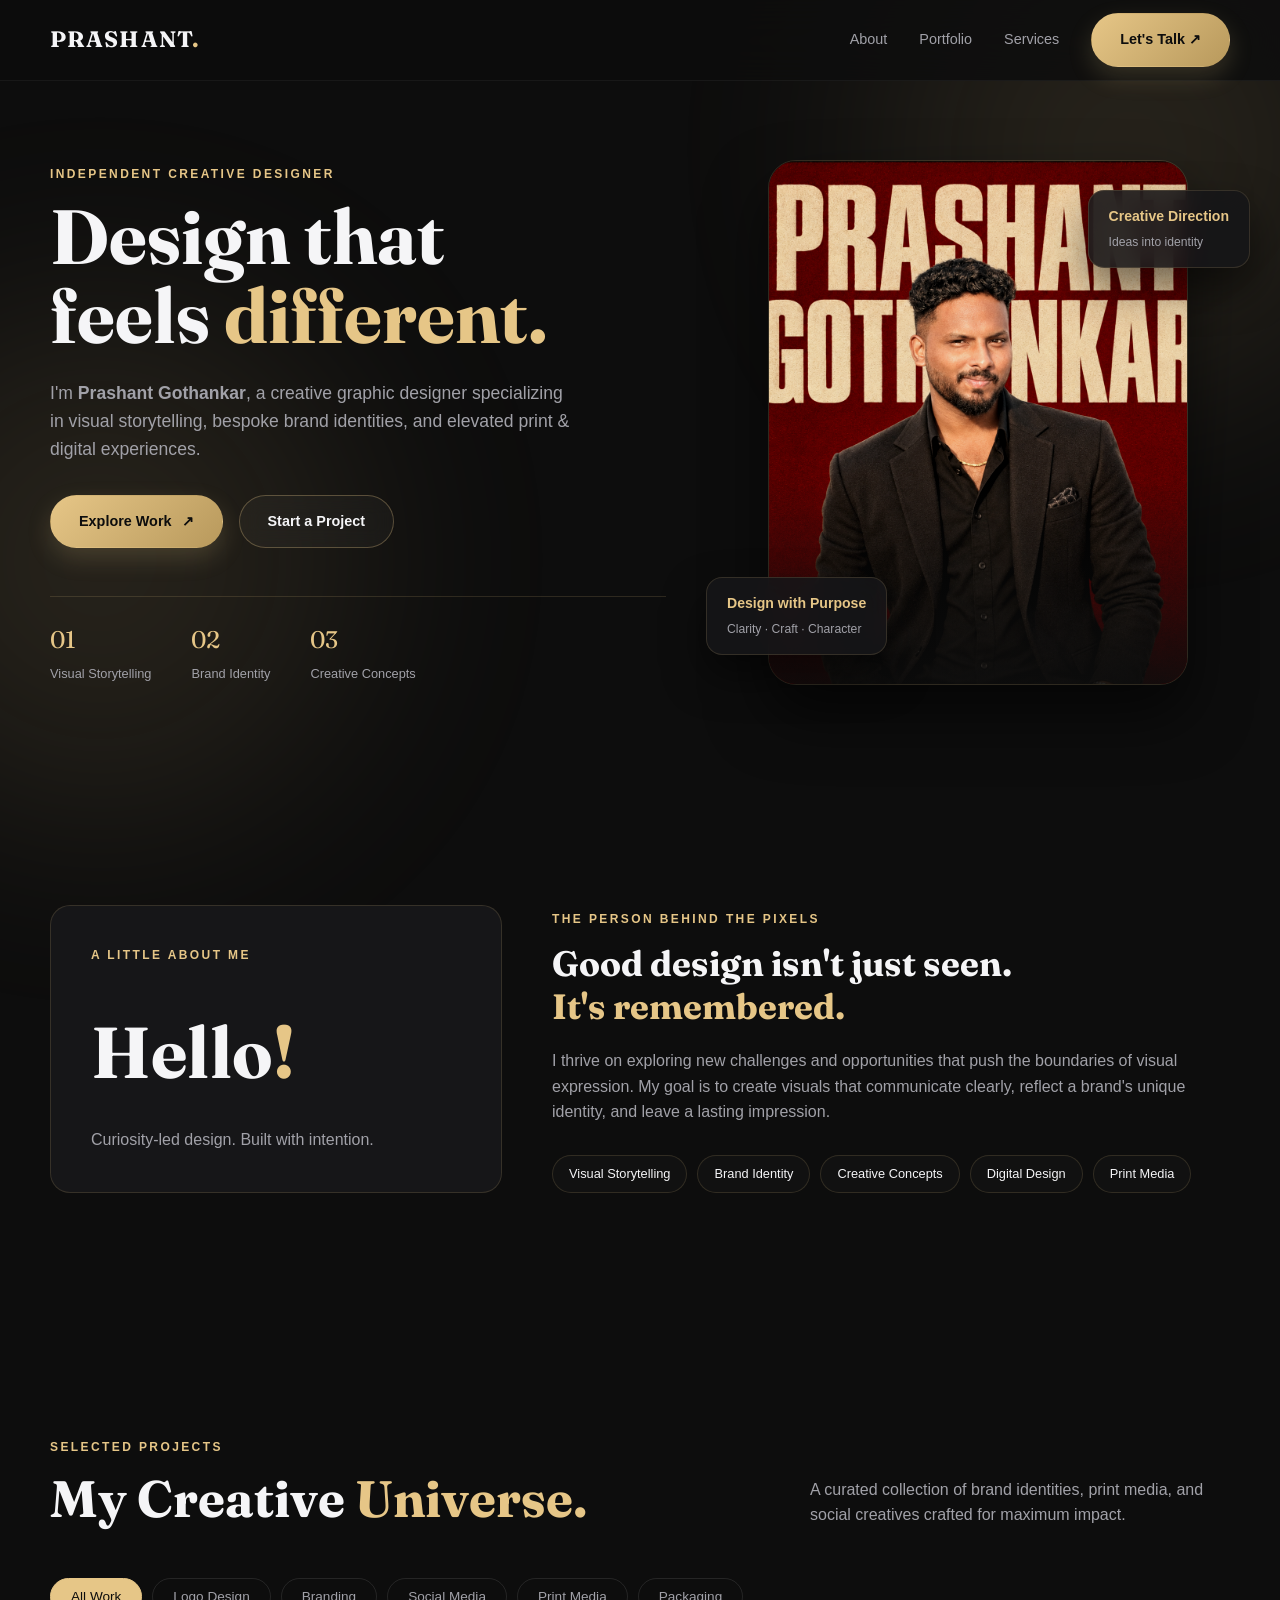
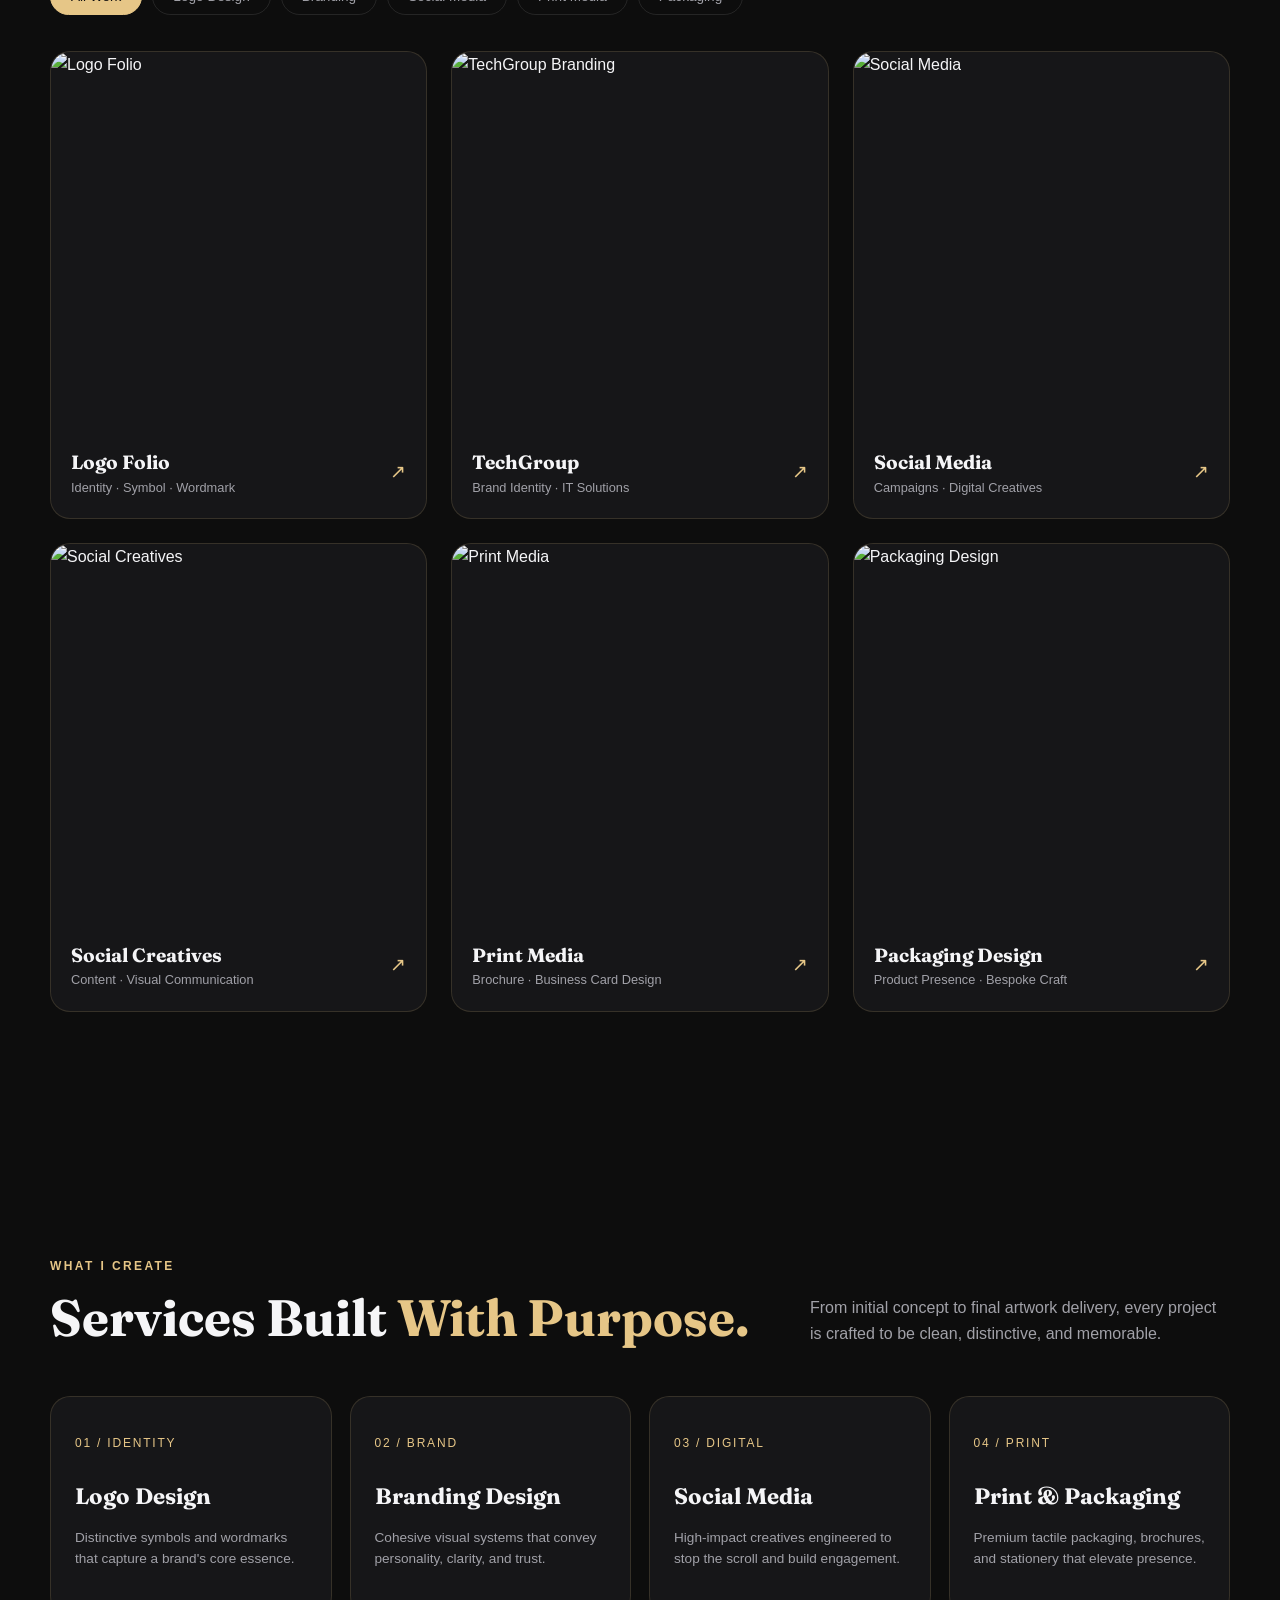
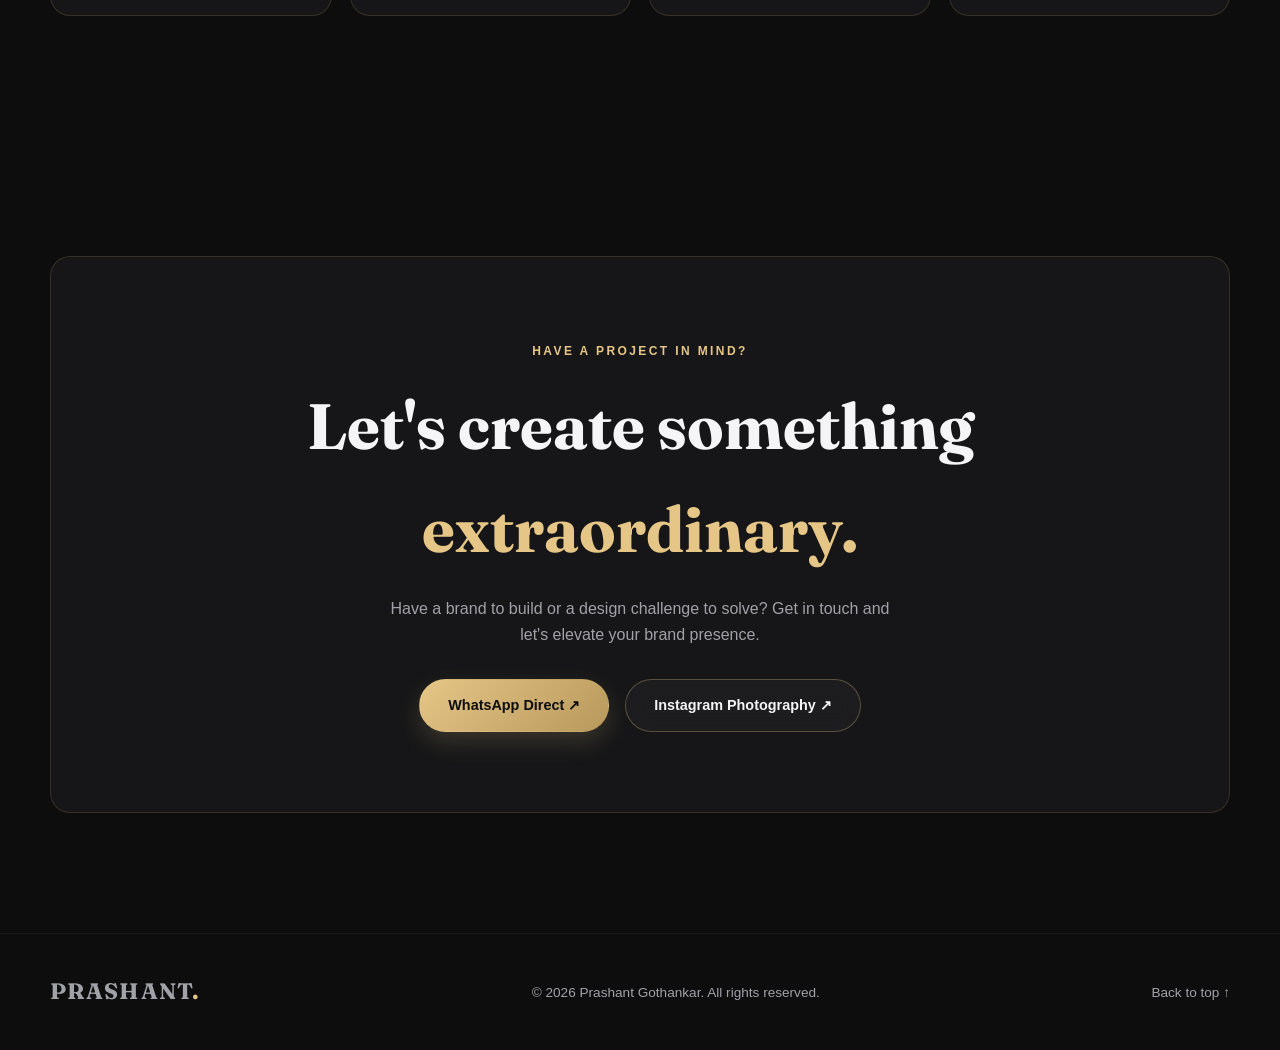
==== commit 08dcdc72: "Update index.html" ====
--- a/index.html
+++ b/index.html
@@ -7,7 +7,6 @@
   <meta name="description" content="Prashant Gothankar — Graphic Designer & Visual Creator Portfolio">
   <title>Prashant Gothankar — Visual Experience & Design</title>
 
-  <!-- Typography: Fraunces & Satoshi (via Google Fonts & Fontshare) -->
   <link rel="preconnect" href="https://fonts.googleapis.com">
   <link rel="preconnect" href="https://fonts.gstatic.com" crossorigin>
   <link href="https://fonts.googleapis.com/css2?family=Fraunces:opsz,wght@9..144,300;400;600;700&display=swap" rel="stylesheet">
@@ -17,11 +16,9 @@
 </head>
 <body>
 
-  <!-- Background Ambient Glows -->
   <div class="ambient-glow glow-1"></div>
   <div class="ambient-glow glow-2"></div>
 
-  <!-- Navigation Bar -->
   <header class="navbar">
     <div class="container nav-container">
       <a href="#home" class="logo">PRASHANT<span class="gold-dot">.</span></a>
@@ -35,7 +32,6 @@
   </header>
 
   <main>
-    <!-- Hero Section -->
     <section class="hero" id="home">
       <div class="container hero-grid">
         <div class="hero-content reveal">
@@ -64,10 +60,10 @@
           </div>
         </div>
 
-        <!-- Hero Portrait Image Frame replacing PG Circle -->
         <div class="hero-portrait-wrapper reveal">
           <div class="portrait-frame">
-            <img src="IMG_8099.jpg" alt="Prashant Gothankar" class="portrait-img">
+            <!-- Hero image set to PNG as requested -->
+            <img src="IMG_8099.PNG" alt="Prashant Gothankar" class="portrait-img">
             <div class="portrait-overlay"></div>
           </div>
           <div class="floating-badge badge-top">
@@ -82,7 +78,6 @@
       </div>
     </section>
 
-    <!-- About Section -->
     <section class="section" id="about">
       <div class="container about-grid">
         <div class="about-card card-container reveal">
@@ -105,7 +100,6 @@
       </div>
     </section>
 
-    <!-- Portfolio Section -->
     <section class="section work-section" id="work">
       <div class="container">
         <div class="section-header reveal">
@@ -127,7 +121,7 @@
 
         <div class="projects-grid">
           <article class="project-card card-container reveal" data-category="logo">
-            <div class="card-img-wrap"><img src="assets/logo-design.jpg" alt="Logo Folio"></div>
+            <div class="card-img-wrap"><img src="assets/logo-design.jpg" alt="Logo Folio" loading="lazy"></div>
             <div class="card-info">
               <div><h3>Logo Folio</h3><p>Identity · Symbol · Wordmark</p></div>
               <span class="card-arrow">↗</span>
@@ -135,7 +129,7 @@
           </article>
 
           <article class="project-card card-container reveal" data-category="branding">
-            <div class="card-img-wrap"><img src="assets/techgroup-branding.jpg" alt="TechGroup Branding"></div>
+            <div class="card-img-wrap"><img src="assets/techgroup-branding.jpg" alt="TechGroup Branding" loading="lazy"></div>
             <div class="card-info">
               <div><h3>TechGroup</h3><p>Brand Identity · IT Solutions</p></div>
               <span class="card-arrow">↗</span>
@@ -143,7 +137,7 @@
           </article>
 
           <article class="project-card card-container reveal" data-category="social">
-            <div class="card-img-wrap"><img src="assets/social-media-01.jpg" alt="Social Media"></div>
+            <div class="card-img-wrap"><img src="assets/social-media-01.jpg" alt="Social Media" loading="lazy"></div>
             <div class="card-info">
               <div><h3>Social Media</h3><p>Campaigns · Digital Creatives</p></div>
               <span class="card-arrow">↗</span>
@@ -151,7 +145,7 @@
           </article>
 
           <article class="project-card card-container reveal" data-category="social">
-            <div class="card-img-wrap"><img src="assets/social-media-02.jpg" alt="Social Creatives"></div>
+            <div class="card-img-wrap"><img src="assets/social-media-02.jpg" alt="Social Creatives" loading="lazy"></div>
             <div class="card-info">
               <div><h3>Social Creatives</h3><p>Content · Visual Communication</p></div>
               <span class="card-arrow">↗</span>
@@ -159,7 +153,7 @@
           </article>
 
           <article class="project-card card-container reveal" data-category="print">
-            <div class="card-img-wrap"><img src="assets/print-media.jpg" alt="Print Media"></div>
+            <div class="card-img-wrap"><img src="assets/print-media.jpg" alt="Print Media" loading="lazy"></div>
             <div class="card-info">
               <div><h3>Print Media</h3><p>Brochure · Business Card Design</p></div>
               <span class="card-arrow">↗</span>
@@ -167,7 +161,7 @@
           </article>
 
           <article class="project-card card-container reveal" data-category="packaging">
-            <div class="card-img-wrap"><img src="assets/packaging-design.jpg" alt="Packaging Design"></div>
+            <div class="card-img-wrap"><img src="assets/packaging-design.jpg" alt="Packaging Design" loading="lazy"></div>
             <div class="card-info">
               <div><h3>Packaging Design</h3><p>Product Presence · Bespoke Craft</p></div>
               <span class="card-arrow">↗</span>
@@ -177,7 +171,6 @@
       </div>
     </section>
 
-    <!-- Services Section -->
     <section class="section" id="services">
       <div class="container">
         <div class="section-header reveal">
@@ -213,7 +206,6 @@
       </div>
     </section>
 
-    <!-- Contact CTA Section -->
     <section class="section contact-section" id="contact">
       <div class="container">
         <div class="contact-box card-container reveal">
@@ -243,4 +235,4 @@
 
   <script src="script.js"></script>
 </body>
-</html>+</html>
--- a/style.css
+++ b/style.css
@@ -1,11 +1,8 @@
-/* ==========================================================================
-   COLOR PALETTE & TYPOGRAPHY CONFIGURATION
-   ========================================================================== */
 :root {
-  --bg-color: #0D0D0D;           /* Rich Dark Charcoal */
-  --text-main: #F5F5F7;          /* Soft Off-White */
-  --accent-gold: #E6C687;        /* Soft Champagne Gold */
-  --card-bg: #161618;            /* Lighter Dark Container */
+  --bg-color: #0D0D0D;
+  --text-main: #F5F5F7;
+  --accent-gold: #E6C687;
+  --card-bg: #161618;
   --card-border: rgba(230, 198, 135, 0.15);
   --muted-text: #A1A1A8;
   --font-heading: 'Fraunces', serif;
@@ -31,7 +28,6 @@
   line-height: 1.6;
 }
 
-/* Ambient Subtle Background Lighting */
 .ambient-glow {
   position: fixed;
   width: 500px;
@@ -43,24 +39,14 @@
   opacity: 0.12;
 }
 
-.glow-1 {
-  top: -100px;
-  right: -100px;
-  background: var(--accent-gold);
-}
-
-.glow-2 {
-  bottom: 10%;
-  left: -150px;
-  background: var(--accent-gold);
-}
+.glow-1 { top: -100px; right: -100px; background: var(--accent-gold); }
+.glow-2 { bottom: 10%; left: -150px; background: var(--accent-gold); }
 
 .container {
   width: min(1180px, calc(100% - 48px));
   margin: 0 auto;
 }
 
-/* Reusable Components */
 a { text-decoration: none; color: inherit; }
 
 .gold-text { color: var(--accent-gold); font-style: normal; }
@@ -83,7 +69,6 @@
   transition: var(--transition-smooth);
 }
 
-/* Premium Buttons Styling */
 .btn {
   display: inline-flex;
   align-items: center;
@@ -122,7 +107,6 @@
   transform: translateY(-4px);
 }
 
-/* Navbar */
 .navbar {
   position: fixed;
   top: 0; left: 0; right: 0;
@@ -153,14 +137,9 @@
   font-size: 0.9rem;
 }
 
-.nav-link {
-  color: var(--muted-text);
-  transition: var(--transition-smooth);
-}
-
+.nav-link { color: var(--muted-text); transition: var(--transition-smooth); }
 .nav-link:hover { color: var(--text-main); }
 
-/* Hero Section & Portrait Integration */
 .hero {
   padding: 160px 0 100px;
   min-height: 85vh;
@@ -207,7 +186,6 @@
 
 .stat-label { font-size: 0.8rem; color: var(--muted-text); }
 
-/* Integrated IMG_8099 Portrait Frame */
 .hero-portrait-wrapper {
   position: relative;
   display: flex;
@@ -235,9 +213,7 @@
   transition: transform 0.8s ease;
 }
 
-.portrait-frame:hover .portrait-img {
-  transform: scale(1.04);
-}
+.portrait-frame:hover .portrait-img { transform: scale(1.04); }
 
 .portrait-overlay {
   position: absolute;
@@ -262,7 +238,6 @@
 .badge-title { display: block; font-weight: 700; color: var(--accent-gold); font-size: 0.88rem; }
 .badge-sub { font-size: 0.76rem; color: var(--muted-text); }
 
-/* Sections Common */
 .section { padding: 120px 0; }
 
 .section-header {
@@ -280,7 +255,6 @@
 
 .section-desc { max-width: 420px; color: var(--muted-text); }
 
-/* About Section */
 .about-grid { display: grid; grid-template-columns: 0.8fr 1.2fr; gap: 50px; }
 
 .about-card { padding: 40px; display: flex; flex-direction: column; justify-content: space-between; }
@@ -305,7 +279,6 @@
   background: rgba(255, 255, 255, 0.02);
 }
 
-/* Portfolio Projects */
 .filter-bar { display: flex; gap: 10px; margin-bottom: 36px; flex-wrap: wrap; }
 
 .filter-btn {
@@ -332,15 +305,10 @@
 }
 
 .project-card { overflow: hidden; cursor: pointer; }
-
-.project-card:hover {
-  transform: translateY(-8px);
-  border-color: var(--accent-gold);
-}
+.project-card:hover { transform: translateY(-8px); border-color: var(--accent-gold); }
 
 .card-img-wrap { aspect-ratio: 4/4; overflow: hidden; }
 .card-img-wrap img { width: 100%; height: 100%; object-fit: cover; transition: transform 0.6s ease; }
-
 .project-card:hover .card-img-wrap img { transform: scale(1.05); }
 
 .card-info {
@@ -354,7 +322,6 @@
 .card-info p { font-size: 0.8rem; color: var(--muted-text); }
 .card-arrow { color: var(--accent-gold); font-size: 1.2rem; }
 
-/* Services Grid */
 .services-grid { display: grid; grid-template-columns: repeat(4, 1fr); gap: 18px; }
 
 .service-card { padding: 32px 24px; min-height: 220px; }
@@ -364,29 +331,21 @@
 .service-card h3 { font-family: var(--font-heading); font-size: 1.4rem; margin: 24px 0 12px; }
 .service-card p { font-size: 0.85rem; color: var(--muted-text); }
 
-/* Contact CTA Section */
 .contact-box { padding: 80px 40px; text-align: center; }
 .contact-title { font-family: var(--font-heading); font-size: clamp(2.5rem, 5vw, 4.2rem); margin-bottom: 16px; }
 .contact-desc { color: var(--muted-text); max-width: 500px; margin: 0 auto 32px; }
 .contact-buttons { display: flex; justify-content: center; gap: 16px; flex-wrap: wrap; }
 
-/* Footer */
 .site-footer { padding: 40px 0; border-top: 1px solid rgba(255, 255, 255, 0.05); color: var(--muted-text); font-size: 0.85rem; }
 .footer-content { display: flex; justify-content: space-between; align-items: center; }
 
-/* Scroll Animation Class */
 .reveal {
   opacity: 0;
   transform: translateY(30px);
   transition: opacity 0.8s ease, transform 0.8s ease;
 }
-
-.reveal.visible {
-  opacity: 1;
-  transform: translateY(0);
-}
-
-/* Responsive Media Queries */
+.reveal.visible { opacity: 1; transform: translateY(0); }
+
 @media (max-width: 992px) {
   .hero-grid, .about-grid { grid-template-columns: 1fr; }
   .projects-grid { grid-template-columns: repeat(2, 1fr); }
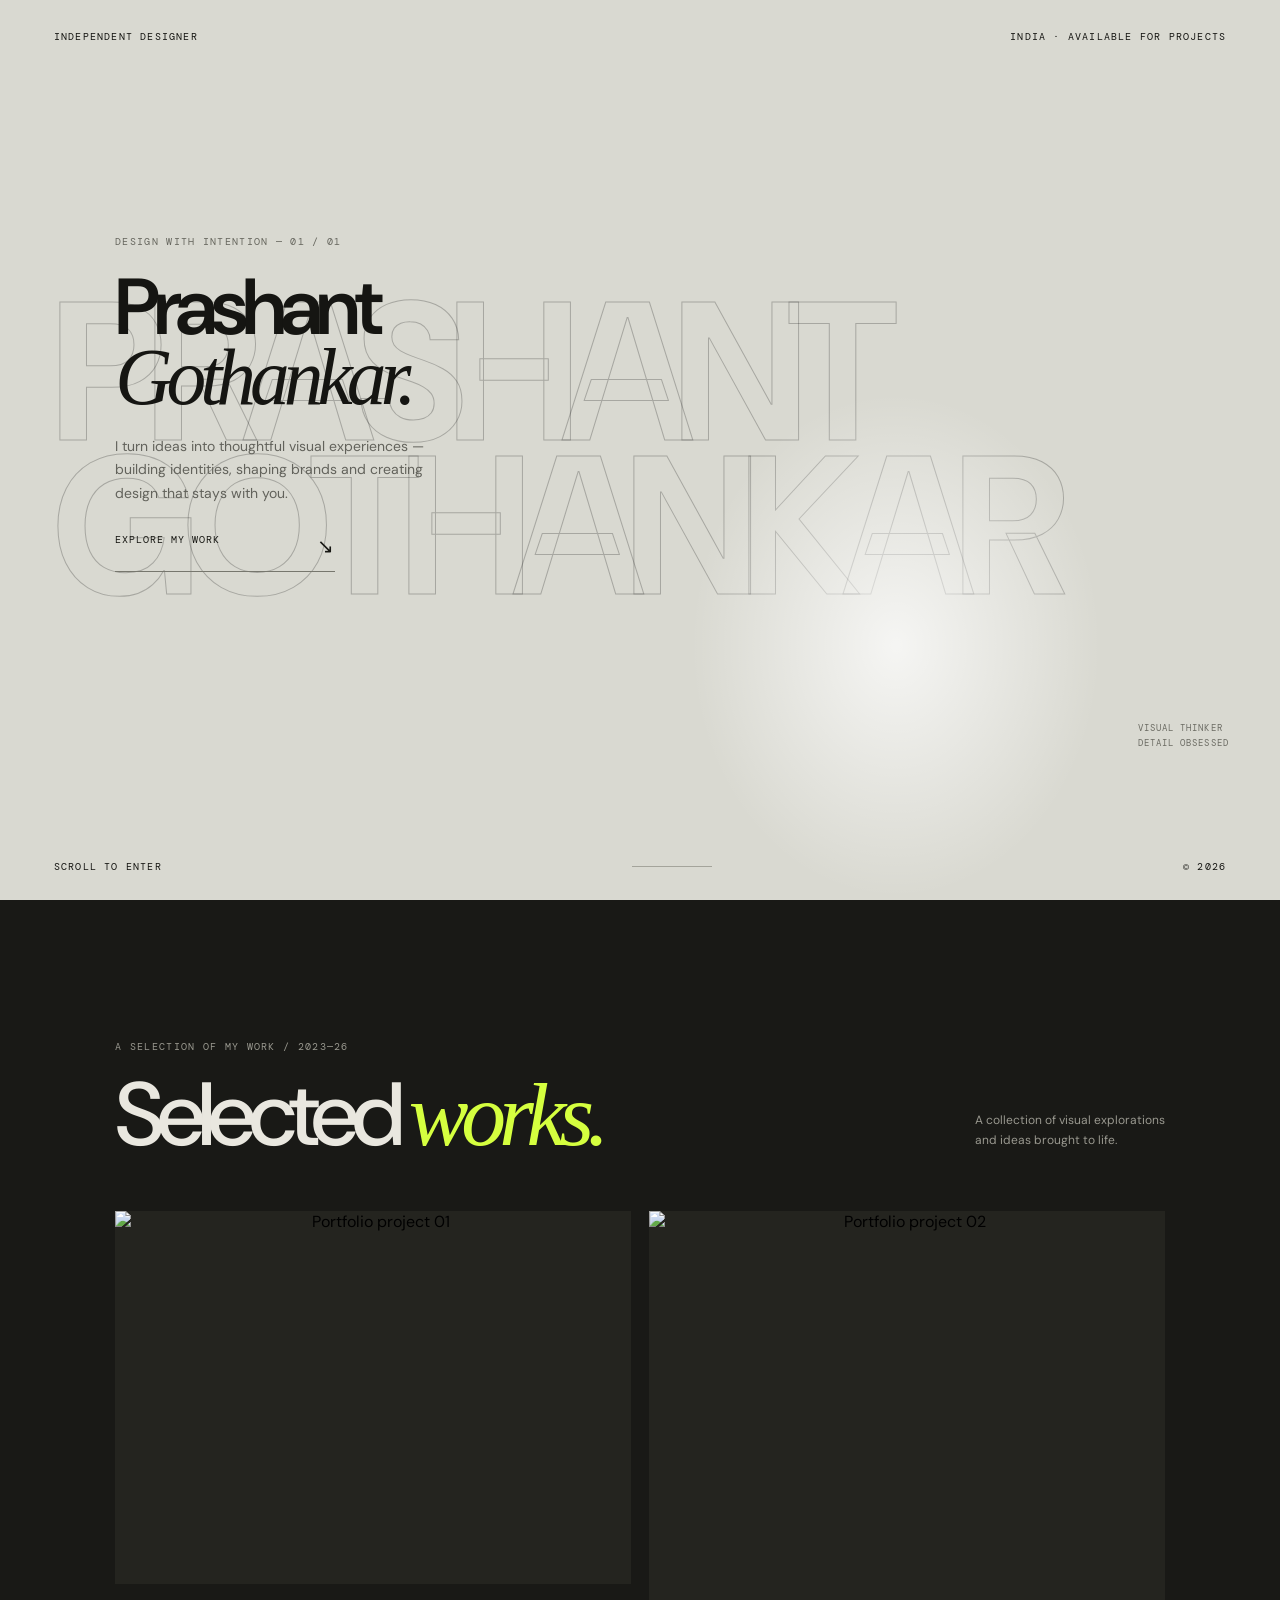
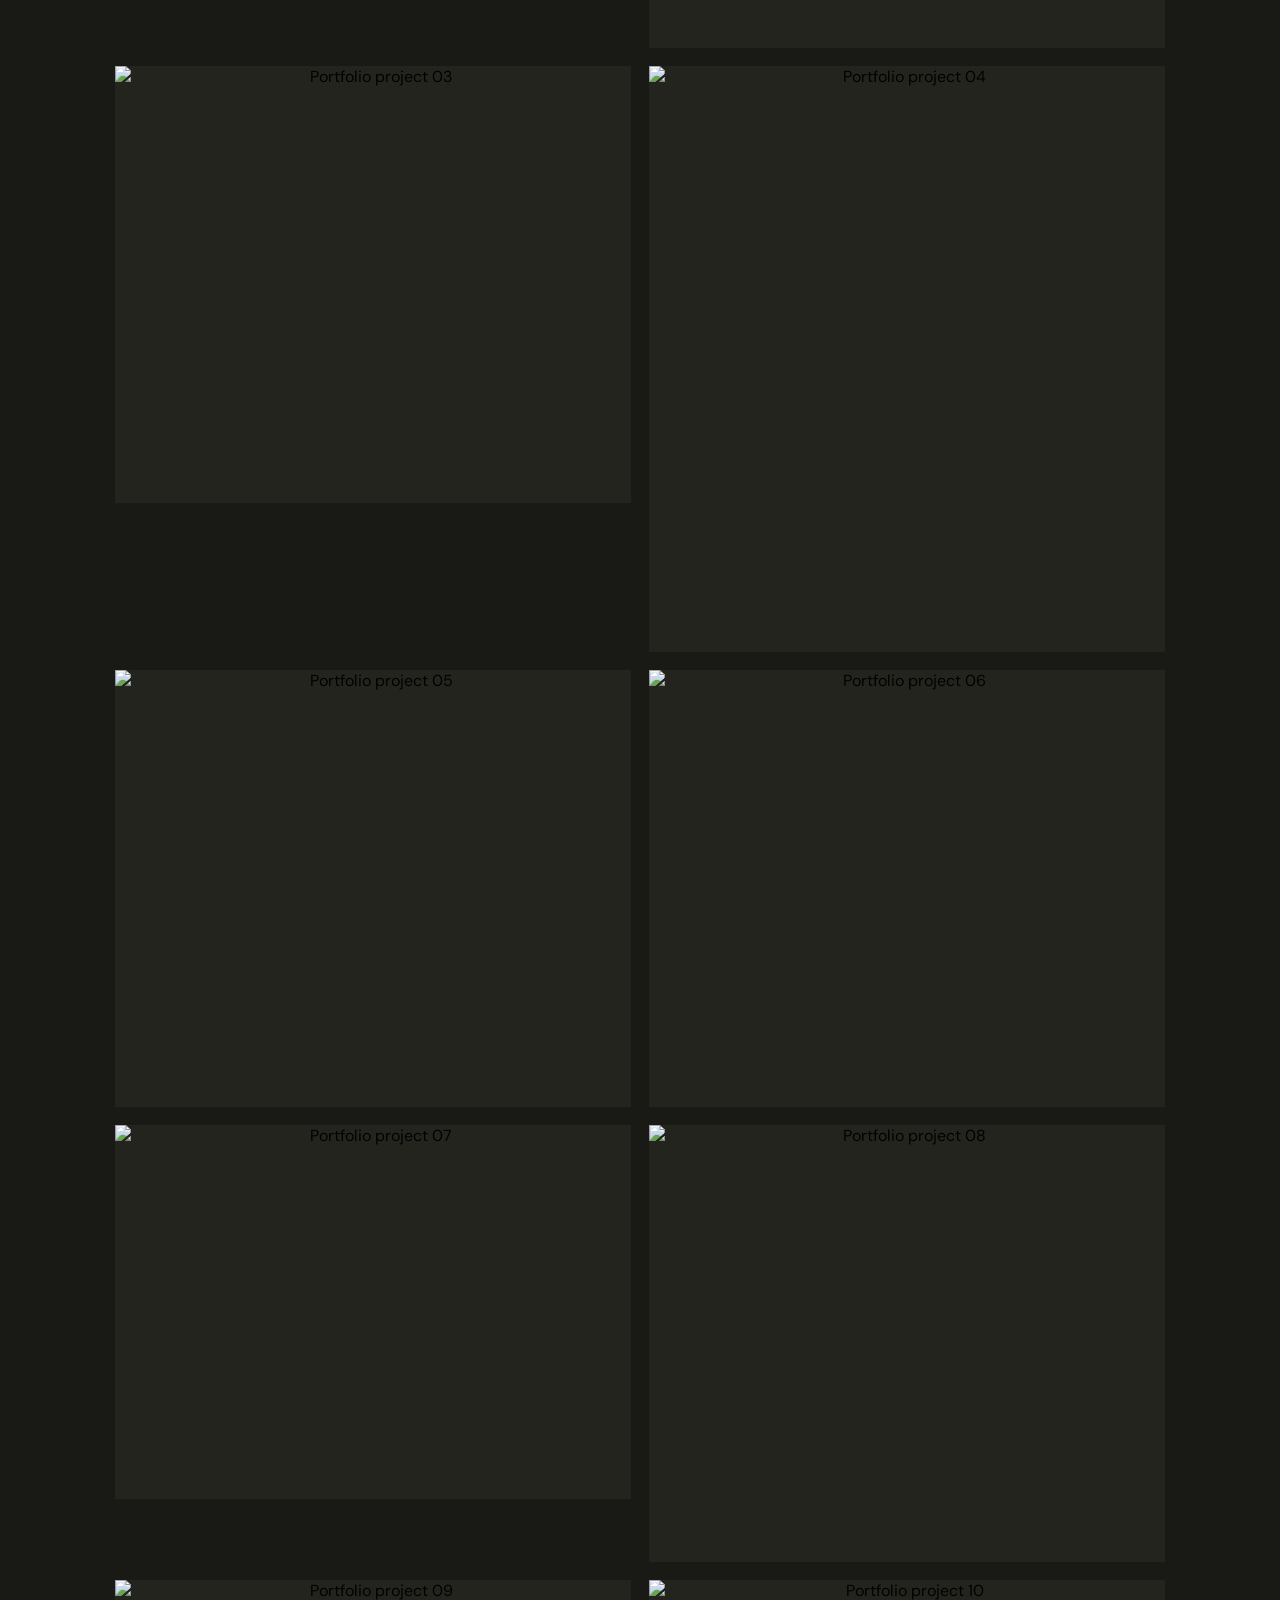
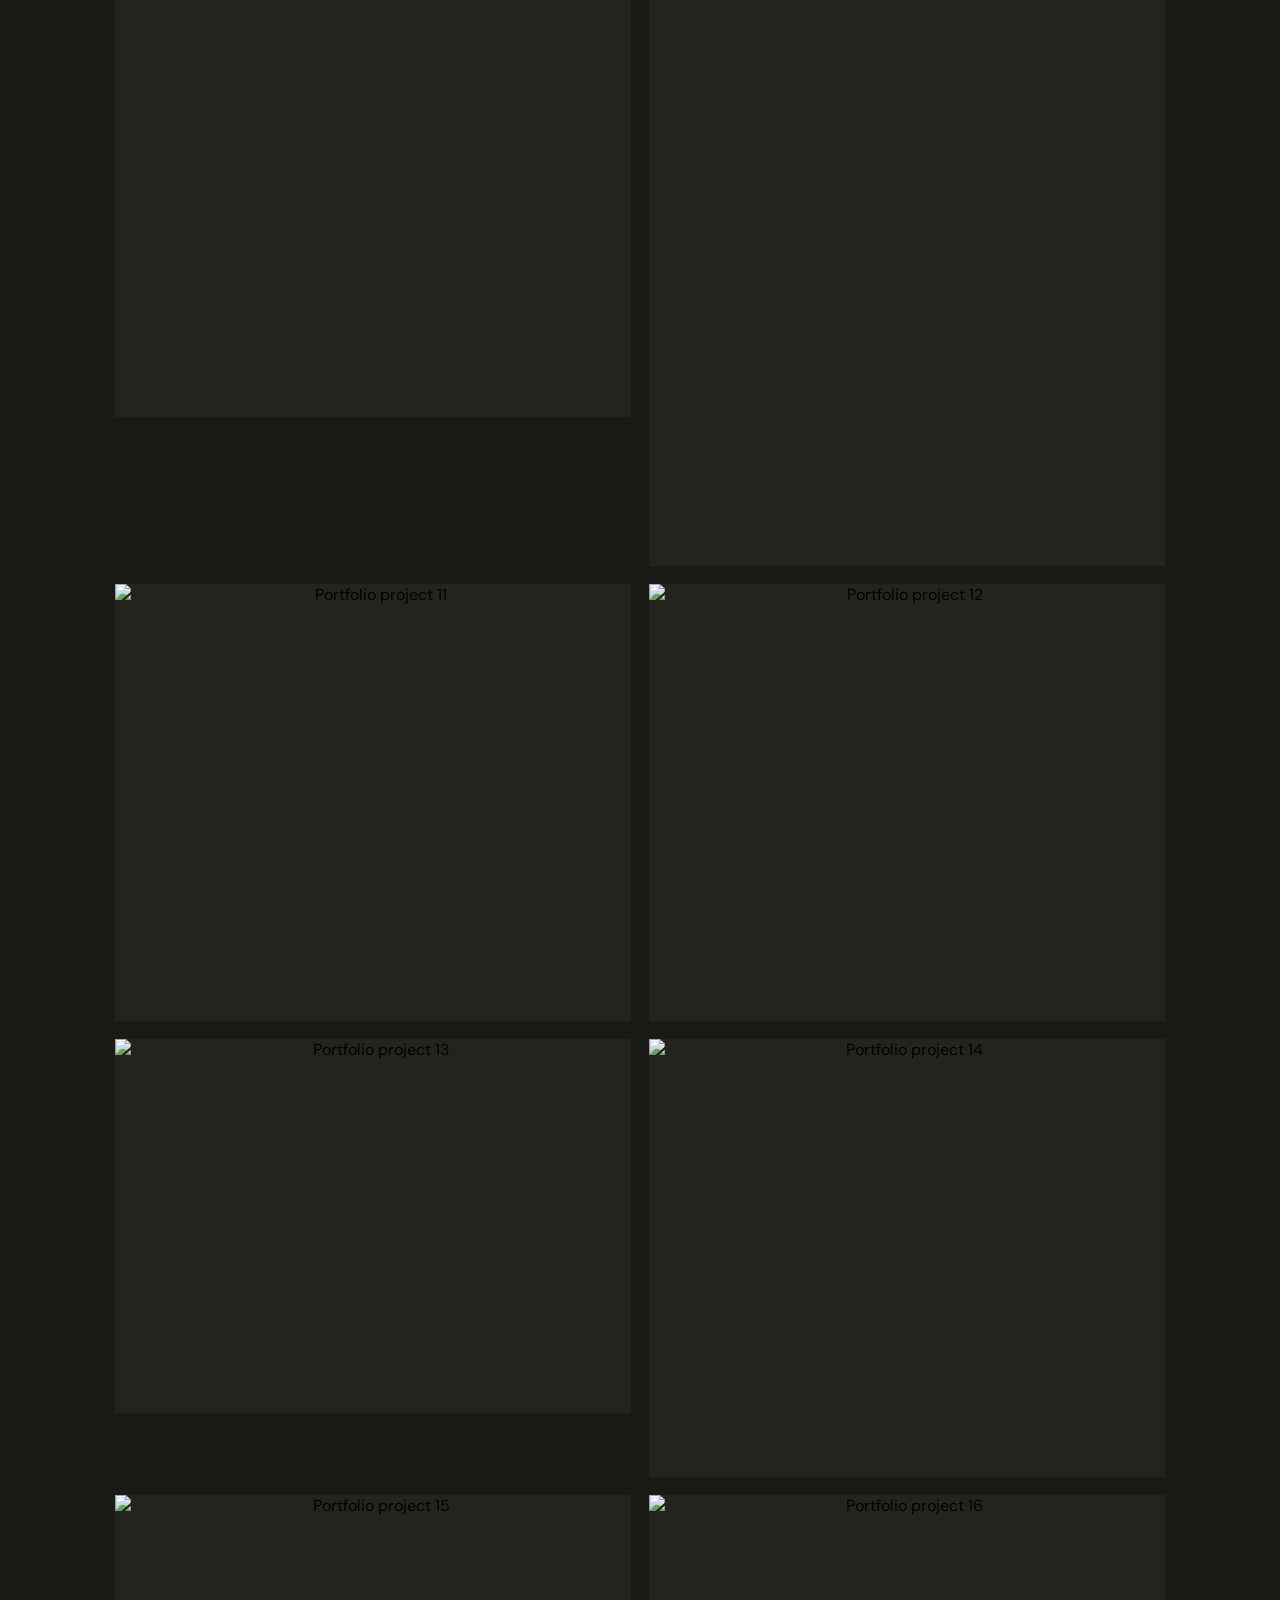
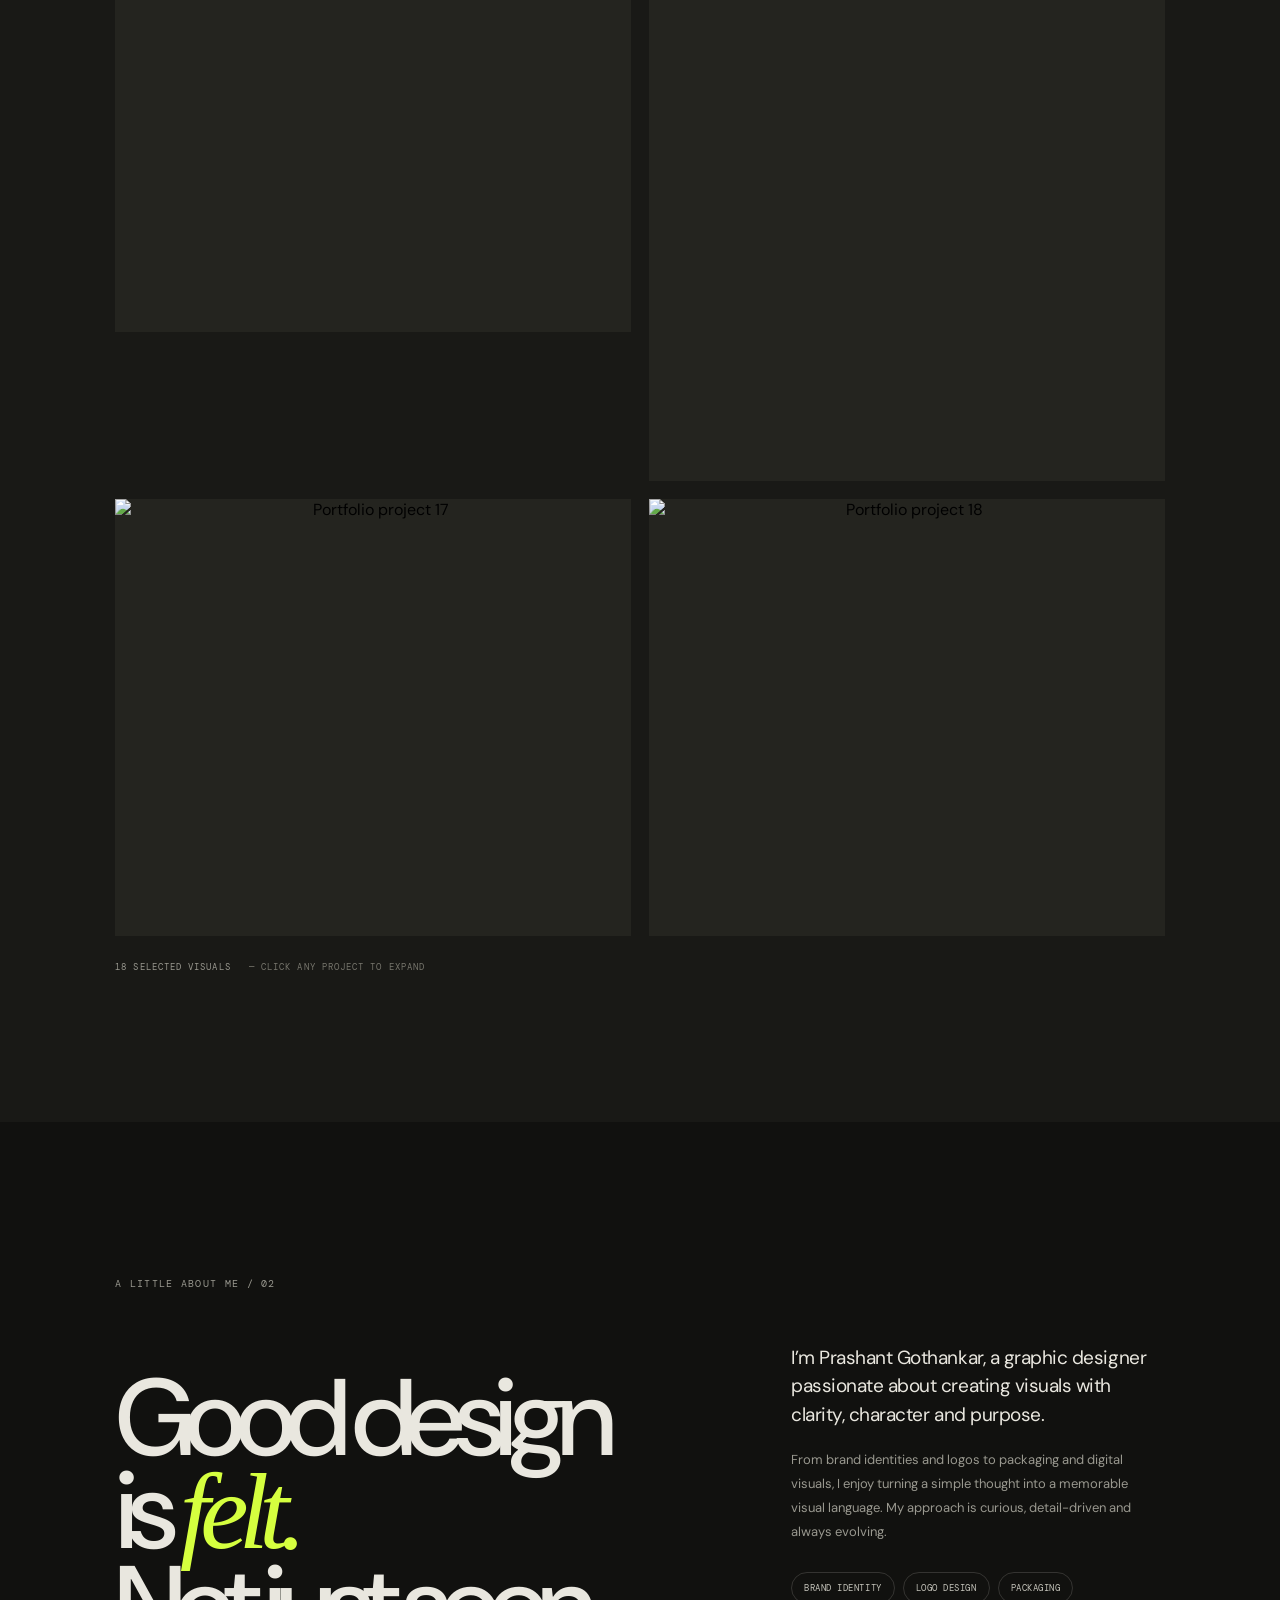
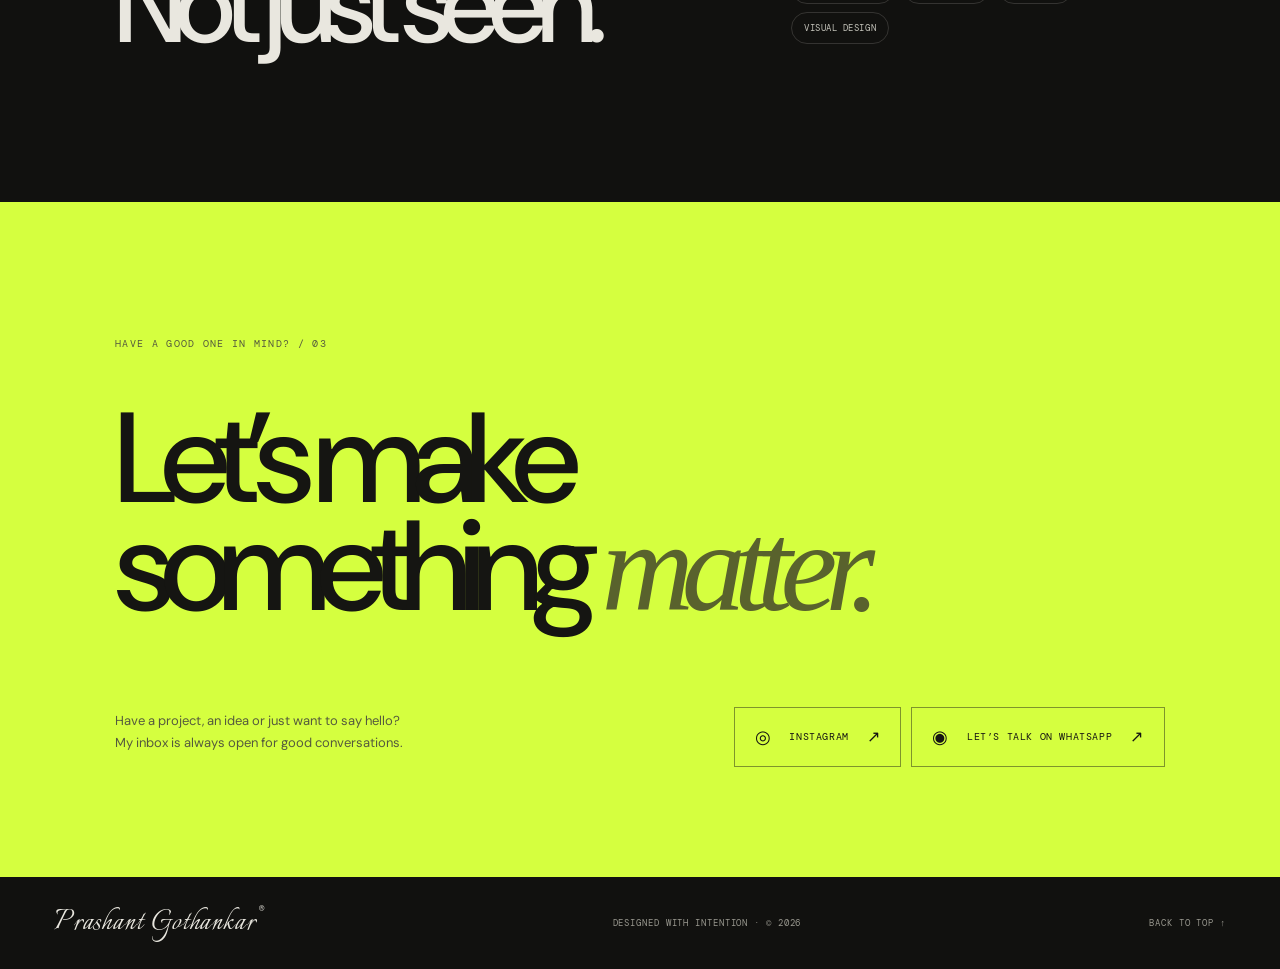
==== commit b26cd0c4: "Add files via upload" ====
--- a/index.html
+++ b/index.html
@@ -1,238 +1,113 @@
-<!DOCTYPE html>
+<!doctype html>
 <html lang="en">
 <head>
   <meta charset="UTF-8">
-  <meta name="viewport" content="width=device-width, initial-scale=1.0">
-  <meta name="theme-color" content="#0D0D0D">
-  <meta name="description" content="Prashant Gothankar — Graphic Designer & Visual Creator Portfolio">
-  <title>Prashant Gothankar — Visual Experience & Design</title>
-
+  <meta name="viewport" content="width=device-width, initial-scale=1">
+  <meta name="theme-color" content="#11110f">
+  <meta name="description" content="Prashant Gothankar — Graphic Designer & Visual Creator. Branding, identity, packaging and visual design.">
+  <title>Prashant Gothankar — Graphic Designer & Visual Creator</title>
   <link rel="preconnect" href="https://fonts.googleapis.com">
   <link rel="preconnect" href="https://fonts.gstatic.com" crossorigin>
-  <link href="https://fonts.googleapis.com/css2?family=Fraunces:opsz,wght@9..144,300;400;600;700&display=swap" rel="stylesheet">
-  <link href="https://api.fontshare.com/v2/css?f[]=satoshi@400,500,700&display=swap" rel="stylesheet">
-  
+  <link href="https://fonts.googleapis.com/css2?family=DM+Mono:wght@400;500&family=DM+Sans:wght@400;500;600;700&family=Italianno&display=swap" rel="stylesheet">
   <link rel="stylesheet" href="style.css">
+  <script defer src="https://cdnjs.cloudflare.com/ajax/libs/gsap/3.12.5/gsap.min.js"></script>
+  <script defer src="https://cdnjs.cloudflare.com/ajax/libs/gsap/3.12.5/ScrollTrigger.min.js"></script>
+  <script defer src="https://cdn.jsdelivr.net/npm/@studio-freight/lenis@1.0.42/bundled/lenis.min.js"></script>
+  <script defer src="script.js"></script>
 </head>
 <body>
+  <div class="noise" aria-hidden="true"></div>
+  <div class="intro" id="intro" aria-label="Introduction">
+    <div class="intro-top"><span>INDEPENDENT DESIGNER</span><span>INDIA · AVAILABLE FOR PROJECTS</span></div>
+    <div class="intro-name" aria-hidden="true">PRASHANT<br>GOTHANKAR</div>
+    <div class="intro-copy">
+      <p class="eyebrow">DESIGN WITH INTENTION — 01 / 01</p>
+      <h1>Prashant<br><em>Gothankar.</em></h1>
+      <p class="intro-description">I turn ideas into thoughtful visual experiences — building identities, shaping brands and creating design that stays with you.</p>
+      <button class="enter-button" id="enterButton" type="button"><span>EXPLORE MY WORK</span><span class="arrow">↘</span></button>
+    </div>
+    <div class="portrait-wrap">
+      <div class="portrait-glow"></div>
+      <img class="portrait" src="assets/prashant-cutout.png" alt="Portrait of Prashant Gothankar" onerror="this.style.opacity=0">
+      <span class="portrait-note">VISUAL THINKER<br>DETAIL OBSESSED</span>
+    </div>
+    <div class="intro-bottom"><span>SCROLL TO ENTER</span><span class="scroll-line"></span><span>© 2026</span></div>
+  </div>
 
-  <div class="ambient-glow glow-1"></div>
-  <div class="ambient-glow glow-2"></div>
-
-  <header class="navbar">
-    <div class="container nav-container">
-      <a href="#home" class="logo">PRASHANT<span class="gold-dot">.</span></a>
-      <nav class="nav-menu">
-        <a href="#about" class="nav-link">About</a>
-        <a href="#work" class="nav-link">Portfolio</a>
-        <a href="#services" class="nav-link">Services</a>
-        <a href="#contact" class="btn btn-primary nav-cta">Let's Talk ↗</a>
-      </nav>
-    </div>
+  <header class="site-header" id="siteHeader">
+    <a class="wordmark" href="#home" aria-label="Prashant Gothankar home">Prashant Gothankar<span>®</span></a>
+    <nav aria-label="Main navigation">
+      <a href="#work">Portfolio Design <i>01</i></a>
+      <a href="#about">About Us <i>02</i></a>
+      <a href="#contact">Contact <i>03</i></a>
+    </nav>
+    <a class="header-availability" href="#contact"><span></span> AVAILABLE FOR WORK</a>
   </header>
 
-  <main>
-    <section class="hero" id="home">
-      <div class="container hero-grid">
-        <div class="hero-content reveal">
-          <div class="badge">Independent Creative Designer</div>
-          <h1 class="hero-title">Design that<br>feels <em class="gold-text">different.</em></h1>
-          <p class="hero-description">
-            I'm <strong>Prashant Gothankar</strong>, a creative graphic designer specializing in visual storytelling, bespoke brand identities, and elevated print & digital experiences.
-          </p>
-          <div class="hero-actions">
-            <a href="#work" class="btn btn-primary">Explore Work <span class="arrow">↗</span></a>
-            <a href="#contact" class="btn btn-secondary">Start a Project</a>
-          </div>
-          <div class="hero-stats">
-            <div class="stat-item">
-              <span class="stat-num">01</span>
-              <span class="stat-label">Visual Storytelling</span>
-            </div>
-            <div class="stat-item">
-              <span class="stat-num">02</span>
-              <span class="stat-label">Brand Identity</span>
-            </div>
-            <div class="stat-item">
-              <span class="stat-num">03</span>
-              <span class="stat-label">Creative Concepts</span>
-            </div>
-          </div>
-        </div>
-
-        <div class="hero-portrait-wrapper reveal">
-          <div class="portrait-frame">
-            <!-- Hero image set to PNG as requested -->
-            <img src="IMG_8099.PNG" alt="Prashant Gothankar" class="portrait-img">
-            <div class="portrait-overlay"></div>
-          </div>
-          <div class="floating-badge badge-top">
-            <span class="badge-title">Creative Direction</span>
-            <span class="badge-sub">Ideas into identity</span>
-          </div>
-          <div class="floating-badge badge-bottom">
-            <span class="badge-title">Design with Purpose</span>
-            <span class="badge-sub">Clarity · Craft · Character</span>
-          </div>
-        </div>
+  <main id="home">
+    <section class="hero-main section-pad">
+      <div class="hero-kicker"><span>INDEPENDENT GRAPHIC DESIGNER</span><span>MUMBAI, INDIA · 2026</span></div>
+      <h2>Making ideas<br> <span>impossible</span> to ignore<span class="period">.</span></h2>
+      <div class="hero-foot">
+        <p>Visual identities, graphic design<br>and stories built to stand out.</p>
+        <a class="round-link" href="#work" aria-label="Explore selected work">↓</a>
+        <span class="hero-index">SCROLL TO DISCOVER&nbsp; ↘</span>
       </div>
     </section>
 
-    <section class="section" id="about">
-      <div class="container about-grid">
-        <div class="about-card card-container reveal">
-          <div class="badge">A little about me</div>
-          <h2 class="about-greet">Hello<span class="gold-text">!</span></h2>
-          <p class="about-subtext">Curiosity-led design. Built with intention.</p>
-        </div>
-        <div class="about-text-wrap reveal">
-          <div class="badge">The person behind the pixels</div>
-          <h3 class="about-heading">Good design isn't just seen.<br><span class="gold-text">It's remembered.</span></h3>
-          <p>I thrive on exploring new challenges and opportunities that push the boundaries of visual expression. My goal is to create visuals that communicate clearly, reflect a brand's unique identity, and leave a lasting impression.</p>
-          <div class="skills-tags">
-            <span class="tag">Visual Storytelling</span>
-            <span class="tag">Brand Identity</span>
-            <span class="tag">Creative Concepts</span>
-            <span class="tag">Digital Design</span>
-            <span class="tag">Print Media</span>
-          </div>
-        </div>
+    <section class="work-section section-pad" id="work">
+      <div class="section-heading">
+        <div><p class="eyebrow">A SELECTION OF MY WORK / 2023—26</p><h2>Selected <em>works.</em></h2></div>
+        <p class="section-aside">A collection of visual explorations<br>and ideas brought to life.</p>
+      </div>
+      <div class="portfolio-grid" id="portfolioGrid">
+        <button class="work-card work-card-large" data-index="0" type="button" aria-label="Open portfolio image 01"><img src="assets/portfolio-images-01.jpg" alt="Portfolio project 01" loading="lazy"><span class="work-overlay"><b>01</b><span>VIEW PROJECT ↗</span></span></button>
+        <button class="work-card" data-index="1" type="button" aria-label="Open portfolio image 02"><img src="assets/portfolio-images-02.jpg" alt="Portfolio project 02" loading="lazy"><span class="work-overlay"><b>02</b><span>VIEW PROJECT ↗</span></span></button>
+        <button class="work-card" data-index="2" type="button" aria-label="Open portfolio image 03"><img src="assets/portfolio-images-03.jpg" alt="Portfolio project 03" loading="lazy"><span class="work-overlay"><b>03</b><span>VIEW PROJECT ↗</span></span></button>
+        <button class="work-card work-card-tall" data-index="3" type="button" aria-label="Open portfolio image 04"><img src="assets/portfolio-images-04.jpg" alt="Portfolio project 04" loading="lazy"><span class="work-overlay"><b>04</b><span>VIEW PROJECT ↗</span></span></button>
+        <button class="work-card" data-index="4" type="button" aria-label="Open portfolio image 05"><img src="assets/portfolio-images-05.jpg" alt="Portfolio project 05" loading="lazy"><span class="work-overlay"><b>05</b><span>VIEW PROJECT ↗</span></span></button>
+        <button class="work-card" data-index="5" type="button" aria-label="Open portfolio image 06"><img src="assets/portfolio-images-06.jpg" alt="Portfolio project 06" loading="lazy"><span class="work-overlay"><b>06</b><span>VIEW PROJECT ↗</span></span></button>
+        <button class="work-card work-card-large" data-index="6" type="button" aria-label="Open portfolio image 07"><img src="assets/portfolio-images-07.jpg" alt="Portfolio project 07" loading="lazy"><span class="work-overlay"><b>07</b><span>VIEW PROJECT ↗</span></span></button>
+        <button class="work-card" data-index="7" type="button" aria-label="Open portfolio image 08"><img src="assets/portfolio-images-08.jpg" alt="Portfolio project 08" loading="lazy"><span class="work-overlay"><b>08</b><span>VIEW PROJECT ↗</span></span></button>
+        <button class="work-card" data-index="8" type="button" aria-label="Open portfolio image 09"><img src="assets/portfolio-images-09.jpg" alt="Portfolio project 09" loading="lazy"><span class="work-overlay"><b>09</b><span>VIEW PROJECT ↗</span></span></button>
+        <button class="work-card work-card-tall" data-index="9" type="button" aria-label="Open portfolio image 10"><img src="assets/portfolio-images-10.jpg" alt="Portfolio project 10" loading="lazy"><span class="work-overlay"><b>10</b><span>VIEW PROJECT ↗</span></span></button>
+        <button class="work-card" data-index="10" type="button" aria-label="Open portfolio image 11"><img src="assets/portfolio-images-11.jpg" alt="Portfolio project 11" loading="lazy"><span class="work-overlay"><b>11</b><span>VIEW PROJECT ↗</span></span></button>
+        <button class="work-card" data-index="11" type="button" aria-label="Open portfolio image 12"><img src="assets/portfolio-images-12.jpg" alt="Portfolio project 12" loading="lazy"><span class="work-overlay"><b>12</b><span>VIEW PROJECT ↗</span></span></button>
+        <button class="work-card work-card-large" data-index="12" type="button" aria-label="Open portfolio image 13"><img src="assets/portfolio-images-13.jpg" alt="Portfolio project 13" loading="lazy"><span class="work-overlay"><b>13</b><span>VIEW PROJECT ↗</span></span></button>
+        <button class="work-card" data-index="13" type="button" aria-label="Open portfolio image 14"><img src="assets/portfolio-images-14.jpg" alt="Portfolio project 14" loading="lazy"><span class="work-overlay"><b>14</b><span>VIEW PROJECT ↗</span></span></button>
+        <button class="work-card" data-index="14" type="button" aria-label="Open portfolio image 15"><img src="assets/portfolio-images-15.jpg" alt="Portfolio project 15" loading="lazy"><span class="work-overlay"><b>15</b><span>VIEW PROJECT ↗</span></span></button>
+        <button class="work-card work-card-tall" data-index="15" type="button" aria-label="Open portfolio image 16"><img src="assets/portfolio-images-16.jpg" alt="Portfolio project 16" loading="lazy"><span class="work-overlay"><b>16</b><span>VIEW PROJECT ↗</span></span></button>
+        <button class="work-card" data-index="16" type="button" aria-label="Open portfolio image 17"><img src="assets/portfolio-images-17.jpg" alt="Portfolio project 17" loading="lazy"><span class="work-overlay"><b>17</b><span>VIEW PROJECT ↗</span></span></button>
+        <button class="work-card" data-index="17" type="button" aria-label="Open portfolio image 18"><img src="assets/portfolio-images-18.jpg" alt="Portfolio project 18" loading="lazy"><span class="work-overlay"><b>18</b><span>VIEW PROJECT ↗</span></span></button>
+      </div>
+      <p class="grid-footnote">18 SELECTED VISUALS <span>— CLICK ANY PROJECT TO EXPAND</span></p>
+    </section>
+
+    <section class="about-section section-pad" id="about">
+      <p class="eyebrow">A LITTLE ABOUT ME / 02</p>
+      <div class="about-layout">
+        <h2>Good design<br>is <em>felt.</em><br>Not just seen.</h2>
+        <div class="about-copy"><p class="about-lead">I’m Prashant Gothankar, a graphic designer passionate about creating visuals with clarity, character and purpose.</p><p>From brand identities and logos to packaging and digital visuals, I enjoy turning a simple thought into a memorable visual language. My approach is curious, detail-driven and always evolving.</p><div class="services"><span>BRAND IDENTITY</span><span>LOGO DESIGN</span><span>PACKAGING</span><span>VISUAL DESIGN</span></div></div>
       </div>
     </section>
 
-    <section class="section work-section" id="work">
-      <div class="container">
-        <div class="section-header reveal">
-          <div>
-            <div class="badge">Selected Projects</div>
-            <h2 class="section-title">My Creative <span class="gold-text">Universe.</span></h2>
-          </div>
-          <p class="section-desc">A curated collection of brand identities, print media, and social creatives crafted for maximum impact.</p>
-        </div>
-
-        <div class="filter-bar reveal">
-          <button class="filter-btn active" data-filter="all">All Work</button>
-          <button class="filter-btn" data-filter="logo">Logo Design</button>
-          <button class="filter-btn" data-filter="branding">Branding</button>
-          <button class="filter-btn" data-filter="social">Social Media</button>
-          <button class="filter-btn" data-filter="print">Print Media</button>
-          <button class="filter-btn" data-filter="packaging">Packaging</button>
-        </div>
-
-        <div class="projects-grid">
-          <article class="project-card card-container reveal" data-category="logo">
-            <div class="card-img-wrap"><img src="assets/logo-design.jpg" alt="Logo Folio" loading="lazy"></div>
-            <div class="card-info">
-              <div><h3>Logo Folio</h3><p>Identity · Symbol · Wordmark</p></div>
-              <span class="card-arrow">↗</span>
-            </div>
-          </article>
-
-          <article class="project-card card-container reveal" data-category="branding">
-            <div class="card-img-wrap"><img src="assets/techgroup-branding.jpg" alt="TechGroup Branding" loading="lazy"></div>
-            <div class="card-info">
-              <div><h3>TechGroup</h3><p>Brand Identity · IT Solutions</p></div>
-              <span class="card-arrow">↗</span>
-            </div>
-          </article>
-
-          <article class="project-card card-container reveal" data-category="social">
-            <div class="card-img-wrap"><img src="assets/social-media-01.jpg" alt="Social Media" loading="lazy"></div>
-            <div class="card-info">
-              <div><h3>Social Media</h3><p>Campaigns · Digital Creatives</p></div>
-              <span class="card-arrow">↗</span>
-            </div>
-          </article>
-
-          <article class="project-card card-container reveal" data-category="social">
-            <div class="card-img-wrap"><img src="assets/social-media-02.jpg" alt="Social Creatives" loading="lazy"></div>
-            <div class="card-info">
-              <div><h3>Social Creatives</h3><p>Content · Visual Communication</p></div>
-              <span class="card-arrow">↗</span>
-            </div>
-          </article>
-
-          <article class="project-card card-container reveal" data-category="print">
-            <div class="card-img-wrap"><img src="assets/print-media.jpg" alt="Print Media" loading="lazy"></div>
-            <div class="card-info">
-              <div><h3>Print Media</h3><p>Brochure · Business Card Design</p></div>
-              <span class="card-arrow">↗</span>
-            </div>
-          </article>
-
-          <article class="project-card card-container reveal" data-category="packaging">
-            <div class="card-img-wrap"><img src="assets/packaging-design.jpg" alt="Packaging Design" loading="lazy"></div>
-            <div class="card-info">
-              <div><h3>Packaging Design</h3><p>Product Presence · Bespoke Craft</p></div>
-              <span class="card-arrow">↗</span>
-            </div>
-          </article>
-        </div>
-      </div>
-    </section>
-
-    <section class="section" id="services">
-      <div class="container">
-        <div class="section-header reveal">
-          <div>
-            <div class="badge">What I Create</div>
-            <h2 class="section-title">Services Built <span class="gold-text">With Purpose.</span></h2>
-          </div>
-          <p class="section-desc">From initial concept to final artwork delivery, every project is crafted to be clean, distinctive, and memorable.</p>
-        </div>
-
-        <div class="services-grid">
-          <div class="service-card card-container reveal">
-            <span class="service-num">01 / IDENTITY</span>
-            <h3>Logo Design</h3>
-            <p>Distinctive symbols and wordmarks that capture a brand's core essence.</p>
-          </div>
-          <div class="service-card card-container reveal">
-            <span class="service-num">02 / BRAND</span>
-            <h3>Branding Design</h3>
-            <p>Cohesive visual systems that convey personality, clarity, and trust.</p>
-          </div>
-          <div class="service-card card-container reveal">
-            <span class="service-num">03 / DIGITAL</span>
-            <h3>Social Media</h3>
-            <p>High-impact creatives engineered to stop the scroll and build engagement.</p>
-          </div>
-          <div class="service-card card-container reveal">
-            <span class="service-num">04 / PRINT</span>
-            <h3>Print & Packaging</h3>
-            <p>Premium tactile packaging, brochures, and stationery that elevate presence.</p>
-          </div>
-        </div>
-      </div>
-    </section>
-
-    <section class="section contact-section" id="contact">
-      <div class="container">
-        <div class="contact-box card-container reveal">
-          <div class="badge">Have a project in mind?</div>
-          <h2 class="contact-title">Let's create something <span class="gold-text">extraordinary.</span></h2>
-          <p class="contact-desc">Have a brand to build or a design challenge to solve? Get in touch and let's elevate your brand presence.</p>
-          <div class="contact-buttons">
-            <a href="https://wa.me/918850655529?text=Hi%20Prashant%2C%20I%20visited%20your%20portfolio%20and%20would%20like%20to%20discuss%20a%20design%20project." target="_blank" class="btn btn-primary">
-              WhatsApp Direct ↗
-            </a>
-            <a href="https://www.instagram.com/cinematic.chayachitra/" target="_blank" class="btn btn-secondary">
-              Instagram Photography ↗
-            </a>
-          </div>
-        </div>
-      </div>
+    <section class="contact-section section-pad" id="contact">
+      <p class="eyebrow">HAVE A GOOD ONE IN MIND? / 03</p>
+      <h2>Let’s make<br>something <em>matter.</em></h2>
+      <div class="contact-bottom"><p>Have a project, an idea or just want to say hello?<br>My inbox is always open for good conversations.</p><div class="contact-actions">
+        <a class="contact-button instagram" href="https://www.instagram.com/cinematic.chayachitra/" target="_blank" rel="noopener noreferrer"><span class="social-icon">◎</span> INSTAGRAM <span>↗</span></a>
+        <a class="contact-button whatsapp" href="https://wa.me/918850655529?text=Hi%20Prashant%2C%20I%20checked%20your%20portfolio%20and%20would%20like%20to%20discuss%20a%20design%20project%20with%20you%21" target="_blank" rel="noopener noreferrer"><span class="social-icon">◉</span> LET’S TALK ON WHATSAPP <span>↗</span></a>
+      </div></div>
     </section>
   </main>
 
-  <footer class="site-footer">
-    <div class="container footer-content">
-      <a href="#home" class="logo">PRASHANT<span class="gold-dot">.</span></a>
-      <p>© <span id="year"></span> Prashant Gothankar. All rights reserved.</p>
-      <a href="#home" class="back-top">Back to top ↑</a>
-    </div>
-  </footer>
+  <footer class="site-footer"><a class="wordmark" href="#home">Prashant Gothankar<span>®</span></a><span>DESIGNED WITH INTENTION · © 2026</span><a href="#home">BACK TO TOP ↑</a></footer>
 
-  <script src="script.js"></script>
+  <div class="lightbox" id="lightbox" role="dialog" aria-modal="true" aria-label="Portfolio image preview" aria-hidden="true">
+    <button class="lightbox-close" id="lightboxClose" aria-label="Close preview">×</button>
+    <button class="lightbox-prev" id="lightboxPrev" aria-label="Previous image">←</button>
+    <figure><img id="lightboxImage" src="" alt="Portfolio preview"><figcaption id="lightboxCaption"></figcaption></figure>
+    <button class="lightbox-next" id="lightboxNext" aria-label="Next image">→</button>
+  </div>
 </body>
-</html>
+</html>
--- a/style.css
+++ b/style.css
@@ -1,359 +1,12 @@
-:root {
-  --bg-color: #0D0D0D;
-  --text-main: #F5F5F7;
-  --accent-gold: #E6C687;
-  --card-bg: #161618;
-  --card-border: rgba(230, 198, 135, 0.15);
-  --muted-text: #A1A1A8;
-  --font-heading: 'Fraunces', serif;
-  --font-body: 'Satoshi', -apple-system, sans-serif;
-  --transition-smooth: all 0.4s cubic-bezier(0.16, 1, 0.3, 1);
-}
-
-* {
-  box-sizing: border-box;
-  margin: 0;
-  padding: 0;
-}
-
-html {
-  scroll-behavior: smooth;
-  background-color: var(--bg-color);
-  color: var(--text-main);
-  font-family: var(--font-body);
-}
-
-body {
-  overflow-x: hidden;
-  line-height: 1.6;
-}
-
-.ambient-glow {
-  position: fixed;
-  width: 500px;
-  height: 500px;
-  border-radius: 50%;
-  pointer-events: none;
-  z-index: -1;
-  filter: blur(120px);
-  opacity: 0.12;
-}
-
-.glow-1 { top: -100px; right: -100px; background: var(--accent-gold); }
-.glow-2 { bottom: 10%; left: -150px; background: var(--accent-gold); }
-
-.container {
-  width: min(1180px, calc(100% - 48px));
-  margin: 0 auto;
-}
-
-a { text-decoration: none; color: inherit; }
-
-.gold-text { color: var(--accent-gold); font-style: normal; }
-.gold-dot { color: var(--accent-gold); }
-
-.badge {
-  display: inline-block;
-  font-size: 0.75rem;
-  letter-spacing: 0.2em;
-  text-transform: uppercase;
-  color: var(--accent-gold);
-  font-weight: 700;
-  margin-bottom: 14px;
-}
-
-.card-container {
-  background-color: var(--card-bg);
-  border: 1px solid var(--card-border);
-  border-radius: 20px;
-  transition: var(--transition-smooth);
-}
-
-.btn {
-  display: inline-flex;
-  align-items: center;
-  justify-content: center;
-  gap: 10px;
-  padding: 14px 28px;
-  border-radius: 999px;
-  font-weight: 700;
-  font-size: 0.9rem;
-  cursor: pointer;
-  transition: var(--transition-smooth);
-  border: 1px solid transparent;
-}
-
-.btn-primary {
-  background: linear-gradient(135deg, #E6C687, #B8995C);
-  color: #0D0D0D;
-  box-shadow: 0 10px 25px rgba(230, 198, 135, 0.18);
-}
-
-.btn-primary:hover {
-  transform: translateY(-4px);
-  box-shadow: 0 15px 35px rgba(230, 198, 135, 0.32);
-}
-
-.btn-secondary {
-  background: rgba(255, 255, 255, 0.03);
-  border-color: rgba(230, 198, 135, 0.3);
-  color: var(--text-main);
-  backdrop-filter: blur(10px);
-}
-
-.btn-secondary:hover {
-  background: rgba(230, 198, 135, 0.1);
-  border-color: var(--accent-gold);
-  transform: translateY(-4px);
-}
-
-.navbar {
-  position: fixed;
-  top: 0; left: 0; right: 0;
-  z-index: 100;
-  background: rgba(13, 13, 13, 0.85);
-  backdrop-filter: blur(20px);
-  border-bottom: 1px solid rgba(255, 255, 255, 0.05);
-}
-
-.nav-container {
-  height: 80px;
-  display: flex;
-  align-items: center;
-  justify-content: space-between;
-}
-
-.logo {
-  font-family: var(--font-heading);
-  font-size: 1.4rem;
-  font-weight: 700;
-  letter-spacing: 0.05em;
-}
-
-.nav-menu {
-  display: flex;
-  align-items: center;
-  gap: 32px;
-  font-size: 0.9rem;
-}
-
-.nav-link { color: var(--muted-text); transition: var(--transition-smooth); }
-.nav-link:hover { color: var(--text-main); }
-
-.hero {
-  padding: 160px 0 100px;
-  min-height: 85vh;
-  display: flex;
-  align-items: center;
-}
-
-.hero-grid {
-  display: grid;
-  grid-template-columns: 1.1fr 0.9fr;
-  align-items: center;
-  gap: 60px;
-}
-
-.hero-title {
-  font-family: var(--font-heading);
-  font-size: clamp(3.2rem, 6vw, 5.5rem);
-  line-height: 1.02;
-  margin-bottom: 24px;
-}
-
-.hero-description {
-  color: var(--muted-text);
-  font-size: 1.1rem;
-  max-width: 520px;
-  margin-bottom: 32px;
-}
-
-.hero-actions { display: flex; gap: 16px; margin-bottom: 48px; }
-
-.hero-stats {
-  display: flex;
-  gap: 40px;
-  padding-top: 24px;
-  border-top: 1px solid var(--card-border);
-}
-
-.stat-num {
-  display: block;
-  font-family: var(--font-heading);
-  font-size: 1.5rem;
-  color: var(--accent-gold);
-}
-
-.stat-label { font-size: 0.8rem; color: var(--muted-text); }
-
-.hero-portrait-wrapper {
-  position: relative;
-  display: flex;
-  justify-content: center;
-}
-
-.portrait-frame {
-  position: relative;
-  width: 100%;
-  max-width: 420px;
-  aspect-ratio: 4/5;
-  border-radius: 28px;
-  overflow: hidden;
-  border: 1px solid var(--card-border);
-  box-shadow: 0 30px 60px rgba(0, 0, 0, 0.6);
-}
-
-.portrait-img {
-  width: 100%;
-  height: 100%;
-  object-fit: cover;
-  object-position: center top;
-  display: block;
-  filter: contrast(1.05) brightness(0.95);
-  transition: transform 0.8s ease;
-}
-
-.portrait-frame:hover .portrait-img { transform: scale(1.04); }
-
-.portrait-overlay {
-  position: absolute;
-  inset: 0;
-  background: linear-gradient(180deg, transparent 60%, rgba(13, 13, 13, 0.9) 100%);
-  pointer-events: none;
-}
-
-.floating-badge {
-  position: absolute;
-  padding: 14px 20px;
-  background: rgba(22, 22, 24, 0.88);
-  border: 1px solid var(--card-border);
-  backdrop-filter: blur(12px);
-  border-radius: 16px;
-  box-shadow: 0 20px 40px rgba(0, 0, 0, 0.5);
-}
-
-.badge-top { top: 30px; right: -20px; }
-.badge-bottom { bottom: 30px; left: -20px; }
-
-.badge-title { display: block; font-weight: 700; color: var(--accent-gold); font-size: 0.88rem; }
-.badge-sub { font-size: 0.76rem; color: var(--muted-text); }
-
-.section { padding: 120px 0; }
-
-.section-header {
-  display: flex;
-  justify-content: space-between;
-  align-items: flex-end;
-  margin-bottom: 50px;
-}
-
-.section-title {
-  font-family: var(--font-heading);
-  font-size: clamp(2.4rem, 4vw, 3.8rem);
-  line-height: 1.1;
-}
-
-.section-desc { max-width: 420px; color: var(--muted-text); }
-
-.about-grid { display: grid; grid-template-columns: 0.8fr 1.2fr; gap: 50px; }
-
-.about-card { padding: 40px; display: flex; flex-direction: column; justify-content: space-between; }
-.about-greet { font-family: var(--font-heading); font-size: 4.5rem; }
-.about-subtext { color: var(--muted-text); }
-
-.about-text-wrap .about-heading {
-  font-family: var(--font-heading);
-  font-size: 2.2rem;
-  line-height: 1.2;
-  margin-bottom: 20px;
-}
-
-.about-text-wrap p { color: var(--muted-text); margin-bottom: 30px; }
-
-.skills-tags { display: flex; flex-wrap: wrap; gap: 10px; }
-.tag {
-  padding: 8px 16px;
-  border-radius: 999px;
-  border: 1px solid var(--card-border);
-  font-size: 0.8rem;
-  background: rgba(255, 255, 255, 0.02);
-}
-
-.filter-bar { display: flex; gap: 10px; margin-bottom: 36px; flex-wrap: wrap; }
-
-.filter-btn {
-  background: transparent;
-  border: 1px solid rgba(255, 255, 255, 0.1);
-  color: var(--muted-text);
-  padding: 10px 20px;
-  border-radius: 999px;
-  cursor: pointer;
-  font-size: 0.85rem;
-  transition: var(--transition-smooth);
-}
-
-.filter-btn.active, .filter-btn:hover {
-  background: var(--accent-gold);
-  color: #0D0D0D;
-  border-color: var(--accent-gold);
-}
-
-.projects-grid {
-  display: grid;
-  grid-template-columns: repeat(3, 1fr);
-  gap: 24px;
-}
-
-.project-card { overflow: hidden; cursor: pointer; }
-.project-card:hover { transform: translateY(-8px); border-color: var(--accent-gold); }
-
-.card-img-wrap { aspect-ratio: 4/4; overflow: hidden; }
-.card-img-wrap img { width: 100%; height: 100%; object-fit: cover; transition: transform 0.6s ease; }
-.project-card:hover .card-img-wrap img { transform: scale(1.05); }
-
-.card-info {
-  padding: 20px;
-  display: flex;
-  justify-content: space-between;
-  align-items: center;
-}
-
-.card-info h3 { font-family: var(--font-heading); font-size: 1.2rem; }
-.card-info p { font-size: 0.8rem; color: var(--muted-text); }
-.card-arrow { color: var(--accent-gold); font-size: 1.2rem; }
-
-.services-grid { display: grid; grid-template-columns: repeat(4, 1fr); gap: 18px; }
-
-.service-card { padding: 32px 24px; min-height: 220px; }
-.service-card:hover { transform: translateY(-6px); border-color: var(--accent-gold); }
-
-.service-num { font-size: 0.75rem; color: var(--accent-gold); letter-spacing: 0.15em; }
-.service-card h3 { font-family: var(--font-heading); font-size: 1.4rem; margin: 24px 0 12px; }
-.service-card p { font-size: 0.85rem; color: var(--muted-text); }
-
-.contact-box { padding: 80px 40px; text-align: center; }
-.contact-title { font-family: var(--font-heading); font-size: clamp(2.5rem, 5vw, 4.2rem); margin-bottom: 16px; }
-.contact-desc { color: var(--muted-text); max-width: 500px; margin: 0 auto 32px; }
-.contact-buttons { display: flex; justify-content: center; gap: 16px; flex-wrap: wrap; }
-
-.site-footer { padding: 40px 0; border-top: 1px solid rgba(255, 255, 255, 0.05); color: var(--muted-text); font-size: 0.85rem; }
-.footer-content { display: flex; justify-content: space-between; align-items: center; }
-
-.reveal {
-  opacity: 0;
-  transform: translateY(30px);
-  transition: opacity 0.8s ease, transform 0.8s ease;
-}
-.reveal.visible { opacity: 1; transform: translateY(0); }
-
-@media (max-width: 992px) {
-  .hero-grid, .about-grid { grid-template-columns: 1fr; }
-  .projects-grid { grid-template-columns: repeat(2, 1fr); }
-  .services-grid { grid-template-columns: repeat(2, 1fr); }
-  .floating-badge { display: none; }
-}
-
-@media (max-width: 600px) {
-  .projects-grid, .services-grid { grid-template-columns: 1fr; }
-  .nav-menu { display: none; }
-}+@import url('https://fonts.googleapis.com/css2?family=DM+Sans:wght@400;500;600;700&family=DM+Mono:wght@400;500&family=Italianno&display=swap');
+:root{--bg:#11110f;--panel:#191916;--paper:#e9e7df;--muted:#99988f;--line:rgba(233,231,223,.16);--accent:#d5ff3f;--sans:'DM Sans',sans-serif;--mono:'DM Mono',monospace;--script:'Italianno',cursive}
+*{box-sizing:border-box}html{scroll-behavior:auto;background:var(--bg)}body{margin:0;background:var(--bg);color:var(--paper);font-family:var(--sans);overflow-x:hidden}body.intro-active{overflow:hidden}a{color:inherit;text-decoration:none}button{font:inherit}.noise{position:fixed;inset:0;z-index:20;pointer-events:none;opacity:.055;background-image:url("data:image/svg+xml,%3Csvg viewBox='0 0 180 180' xmlns='http://www.w3.org/2000/svg'%3E%3Cfilter id='n'%3E%3CfeTurbulence type='fractalNoise' baseFrequency='.9' numOctaves='3' stitchTiles='stitch'/%3E%3C/filter%3E%3Crect width='100%25' height='100%25' filter='url(%23n)' opacity='.5'/%3E%3C/svg%3E")}
+.intro{position:fixed;inset:0;z-index:50;background:#d9d9d1;color:#151512;overflow:hidden;min-height:100svh;transform-origin:50% 0}.intro-top,.intro-bottom{position:absolute;left:4.2vw;right:4.2vw;display:flex;justify-content:space-between;align-items:center;font:10px var(--mono);letter-spacing:.12em;z-index:4}.intro-top{top:30px}.intro-bottom{bottom:27px}.intro-name{position:absolute;z-index:0;left:4vw;top:50%;transform:translateY(-50%);font-size:clamp(5rem,15.4vw,17rem);font-weight:700;line-height:.78;letter-spacing:-.095em;color:transparent;-webkit-text-stroke:1px rgba(21,21,18,.25);white-space:nowrap}.intro-copy{position:absolute;z-index:3;left:9vw;top:25%;width:min(34vw,440px)}.eyebrow{font:10px var(--mono);letter-spacing:.13em;color:var(--muted);text-transform:uppercase}.intro-copy .eyebrow{color:#66665e}.intro-copy h1{font-size:clamp(3.2rem,6.2vw,7rem);line-height:.88;letter-spacing:-.075em;margin:25px 0 22px;font-weight:600}.intro-copy h1 em,.section-heading h2 em,.about-layout h2 em,.contact-section h2 em{font-family:Georgia,serif;font-weight:400}.intro-description{font-size:14px;line-height:1.7;max-width:310px;color:#62625b}.enter-button{margin-top:27px;border:0;border-bottom:1px solid #77776e;background:none;padding:0 0 12px;width:220px;display:flex;justify-content:space-between;cursor:pointer;font:10px var(--mono);letter-spacing:.1em;color:#171713}.enter-button .arrow{font-size:20px;transition:transform .3s}.enter-button:hover .arrow{transform:translate(4px,4px)}.portrait-wrap{position:absolute;z-index:2;right:11%;bottom:0;width:min(38vw,560px);height:87%;display:flex;align-items:flex-end;justify-content:center}.portrait{position:relative;z-index:2;max-width:100%;max-height:100%;width:auto;height:auto;object-fit:contain;object-position:bottom;filter:grayscale(1) contrast(1.06)}.portrait-glow{position:absolute;width:85%;height:65%;bottom:0;border-radius:50% 50% 0 0;background:radial-gradient(ellipse,rgba(255,255,255,.75),transparent 70%)}.portrait-note{position:absolute;z-index:3;right:-7vw;bottom:19%;font:9px/1.7 var(--mono);letter-spacing:.12em;color:#6b6b63}.scroll-line{height:1px;flex:1;max-width:80px;background:#a4a49b;margin:0 16px}
+.site-header{position:fixed;z-index:30;top:0;left:0;right:0;padding:22px 4.2vw;display:flex;align-items:center;justify-content:space-between;background:rgba(17,17,15,.82);backdrop-filter:blur(18px);border-bottom:1px solid transparent;transform:translateY(-110%);transition:transform .6s cubic-bezier(.2,.7,.2,1),border-color .3s}.site-header.visible{transform:translateY(0);border-color:var(--line)}.wordmark{font:34px var(--script);white-space:nowrap}.wordmark span{font:9px var(--mono);vertical-align:top;margin-left:3px}.site-header nav{display:flex;gap:clamp(18px,3vw,48px)}.site-header nav a,.header-availability{font:10px var(--mono);letter-spacing:.04em}.site-header nav a{color:#c8c7bf;transition:color .25s}.site-header nav a:hover{color:var(--accent)}.site-header nav i{font-style:normal;color:#77766d;font-size:8px;margin-left:5px}.header-availability{color:var(--muted)}.header-availability span{display:inline-block;width:6px;height:6px;background:var(--accent);border-radius:50%;margin:0 8px 1px 0}
+.section-pad{padding-left:9vw;padding-right:9vw}.hero-main{min-height:100svh;padding-top:clamp(150px,20vh,230px);padding-bottom:65px;display:flex;flex-direction:column;justify-content:space-between}.hero-kicker,.hero-foot{display:flex;justify-content:space-between;align-items:center}.hero-kicker,.hero-index{font:10px var(--mono);letter-spacing:.13em;color:var(--muted)}.hero-main h2{font-size:clamp(4rem,10vw,12rem);line-height:.87;letter-spacing:-.09em;font-weight:500;margin:8vh 0 6vh;max-width:1200px}.hero-main h2 span:not(.period){font-family:Georgia,serif;font-style:italic;font-weight:400;color:var(--accent)}.period{color:var(--accent)}.hero-foot p{font-size:13px;line-height:1.6;color:#aaa99f}.round-link{width:54px;height:54px;border:1px solid var(--line);border-radius:50%;display:grid;place-items:center;font-size:23px;transition:background .3s,color .3s,transform .3s}.round-link:hover{background:var(--accent);color:#111;transform:rotate(45deg)}
+.work-section{padding-top:130px;padding-bottom:140px;background:#191916}.section-heading{display:flex;justify-content:space-between;align-items:flex-end;margin-bottom:55px}.section-heading h2{font-size:clamp(3.5rem,7vw,8rem);letter-spacing:-.08em;line-height:.9;font-weight:500;margin:22px 0 0}.section-heading h2 em{color:var(--accent)}.section-aside{font-size:12px;line-height:1.7;color:var(--muted);margin-bottom:5px}.portfolio-grid{display:grid;grid-template-columns:repeat(2,minmax(0,1fr));gap:18px;align-items:start}.work-card{padding:0;border:0;background:#24241f;position:relative;overflow:hidden;cursor:zoom-in;min-height:280px;aspect-ratio:1.18}.work-card-large{aspect-ratio:1.38}.work-card-tall{aspect-ratio:.88}.work-card img{width:100%;height:100%;position:absolute;inset:0;object-fit:cover;display:block;transition:transform .8s cubic-bezier(.2,.7,.2,1),filter .6s;filter:saturate(.82)}.work-card:hover img{transform:scale(1.045);filter:saturate(1)}.work-overlay{position:absolute;inset:0;display:flex;align-items:flex-end;justify-content:space-between;padding:20px;background:linear-gradient(transparent 55%,rgba(0,0,0,.52));opacity:0;transition:opacity .35s;color:white;font:10px var(--mono);letter-spacing:.1em}.work-card:hover .work-overlay{opacity:1}.work-overlay b{font-size:16px;font-weight:400}.grid-footnote{font:9px var(--mono);letter-spacing:.12em;color:var(--muted);margin-top:25px}.grid-footnote span{margin-left:12px;color:#77766d}
+.about-section{padding-top:145px;padding-bottom:150px}.about-layout{display:grid;grid-template-columns:1.2fr .8fr;gap:9vw;align-items:end;margin-top:35px}.about-layout h2{font-size:clamp(4rem,8.5vw,10rem);line-height:.86;letter-spacing:-.09em;font-weight:500;margin:0}.about-layout h2 em{color:var(--accent)}.about-copy{max-width:440px;padding-bottom:8px}.about-copy p{font-size:13px;line-height:1.85;color:var(--muted)}.about-copy .about-lead{font-size:19px;line-height:1.5;color:var(--paper);letter-spacing:-.025em}.services{display:flex;flex-wrap:wrap;gap:8px;margin-top:28px}.services span{border:1px solid var(--line);border-radius:30px;padding:9px 12px;font:9px var(--mono);letter-spacing:.06em;color:#c4c3ba}
+.contact-section{padding-top:125px;padding-bottom:110px;background:var(--accent);color:#151512}.contact-section .eyebrow{color:#555a3e}.contact-section h2{font-size:clamp(4.5rem,10vw,12rem);letter-spacing:-.095em;line-height:.84;font-weight:500;margin:55px 0 75px}.contact-section h2 em{color:#59622d}.contact-bottom{display:flex;justify-content:space-between;align-items:flex-end;gap:30px}.contact-bottom>p{font-size:13px;line-height:1.7;color:#555a3e}.contact-actions{display:flex;gap:10px;flex-wrap:wrap}.contact-button{display:flex;align-items:center;gap:18px;padding:17px 20px;border:1px solid rgba(21,21,18,.45);font:10px var(--mono);letter-spacing:.06em;transition:background .3s,color .3s}.contact-button>span:last-child{font-size:16px}.contact-button:hover{background:#151512;color:var(--accent)}.social-icon{font-size:18px}.site-footer{padding:25px 4.2vw;display:flex;justify-content:space-between;align-items:center;color:var(--muted);font:9px var(--mono);letter-spacing:.1em}.site-footer .wordmark{color:var(--paper)}
+.lightbox{position:fixed;inset:0;z-index:80;background:rgba(8,8,7,.96);display:flex;align-items:center;justify-content:center;padding:60px 9vw;opacity:0;visibility:hidden;transition:opacity .3s,visibility .3s}.lightbox.open{opacity:1;visibility:visible}.lightbox figure{margin:0;max-width:min(100%,1100px);max-height:100%;display:flex;flex-direction:column;align-items:center;gap:15px}.lightbox figure img{max-width:100%;max-height:78vh;object-fit:contain}.lightbox figcaption{font:10px var(--mono);letter-spacing:.13em;color:var(--muted)}.lightbox button{position:absolute;border:1px solid var(--line);background:transparent;color:var(--paper);width:44px;height:44px;border-radius:50%;font-size:22px;cursor:pointer}.lightbox-close{top:25px;right:30px}.lightbox-prev{left:3vw;top:50%}.lightbox-next{right:3vw;top:50%}
+@media(min-width:1500px){.portfolio-grid{gap:24px}.work-card{min-height:380px}}@media(max-width:800px){.intro-top,.intro-bottom{left:6vw;right:6vw}.intro-top span:last-child{display:none}.intro-name{font-size:19vw;top:38%;left:3vw}.intro-copy{left:7vw;top:13%;width:72vw}.intro-copy h1{font-size:clamp(3.3rem,12vw,5.8rem);margin:16px 0}.intro-description{max-width:260px;font-size:12px}.enter-button{margin-top:16px}.portrait-wrap{right:2%;width:68vw;height:58%;opacity:.92}.portrait-note{right:0;bottom:25%;font-size:8px}.site-header{padding:15px 5vw}.site-header nav{gap:13px}.site-header nav a{font-size:9px}.site-header nav i,.header-availability{display:none}.wordmark{font-size:30px}.section-pad{padding-left:6vw;padding-right:6vw}.hero-main{padding-top:150px;min-height:90svh}.hero-main h2{font-size:clamp(4rem,13vw,7rem);margin:12vh 0}.hero-index{font-size:8px}.work-section{padding-top:90px;padding-bottom:90px}.section-heading{align-items:flex-start;flex-direction:column;gap:20px}.section-aside{margin:0}.portfolio-grid{gap:10px}.work-card{min-height:170px}.work-overlay{opacity:1;padding:10px}.work-overlay span{font-size:8px}.about-section{padding-top:95px;padding-bottom:100px}.about-layout{grid-template-columns:1fr;gap:35px}.about-layout h2{font-size:clamp(4rem,14vw,7rem)}.about-copy{max-width:550px}.contact-section{padding-top:90px;padding-bottom:80px}.contact-section h2{font-size:clamp(4.2rem,14vw,7.5rem);margin:45px 0}.contact-bottom{align-items:flex-start;flex-direction:column}.contact-actions{width:100%}.contact-button{flex:1;justify-content:space-between;padding:15px 12px;font-size:9px}.site-footer{padding:20px 6vw;gap:12px;flex-wrap:wrap}.site-footer>span{order:3;width:100%}}@media(max-width:430px){.intro-copy{top:12%}.intro-description{max-width:230px}.portrait-wrap{width:78vw;right:-5%;height:54%}.intro-bottom{font-size:8px}.site-header nav{gap:10px}.site-header nav a{font-size:8px}.wordmark{font-size:27px}.hero-kicker{font-size:8px}.hero-kicker span:last-child{max-width:110px;text-align:right}.portfolio-grid{grid-template-columns:1fr}.work-card,.work-card-large,.work-card-tall{aspect-ratio:1.12}.work-card:nth-child(3n+1){aspect-ratio:1.28}.contact-actions{flex-direction:column}.contact-button{width:100%}.lightbox{padding:55px 15px}.lightbox-prev{left:8px}.lightbox-next{right:8px}}
+@media(prefers-reduced-motion:reduce){*,*::before,*::after{scroll-behavior:auto!important;transition-duration:.01ms!important;animation-duration:.01ms!important}}
